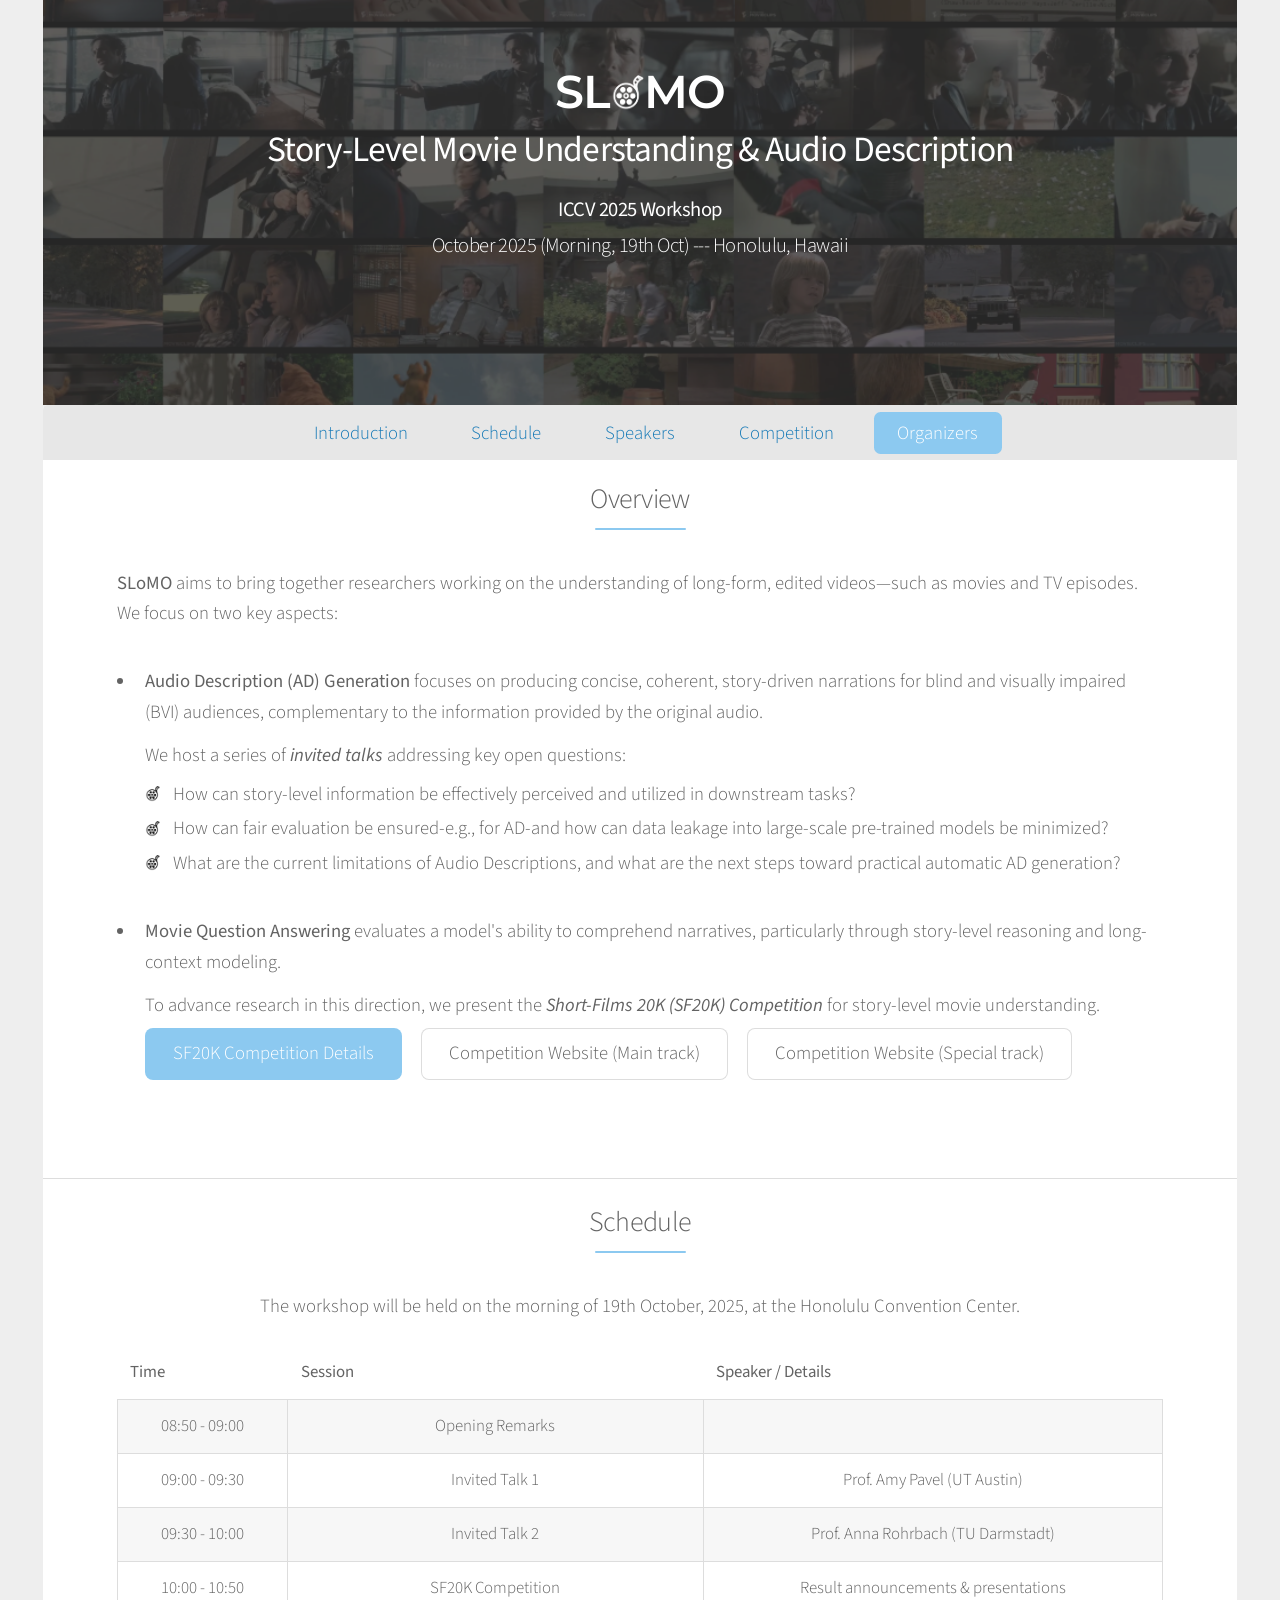
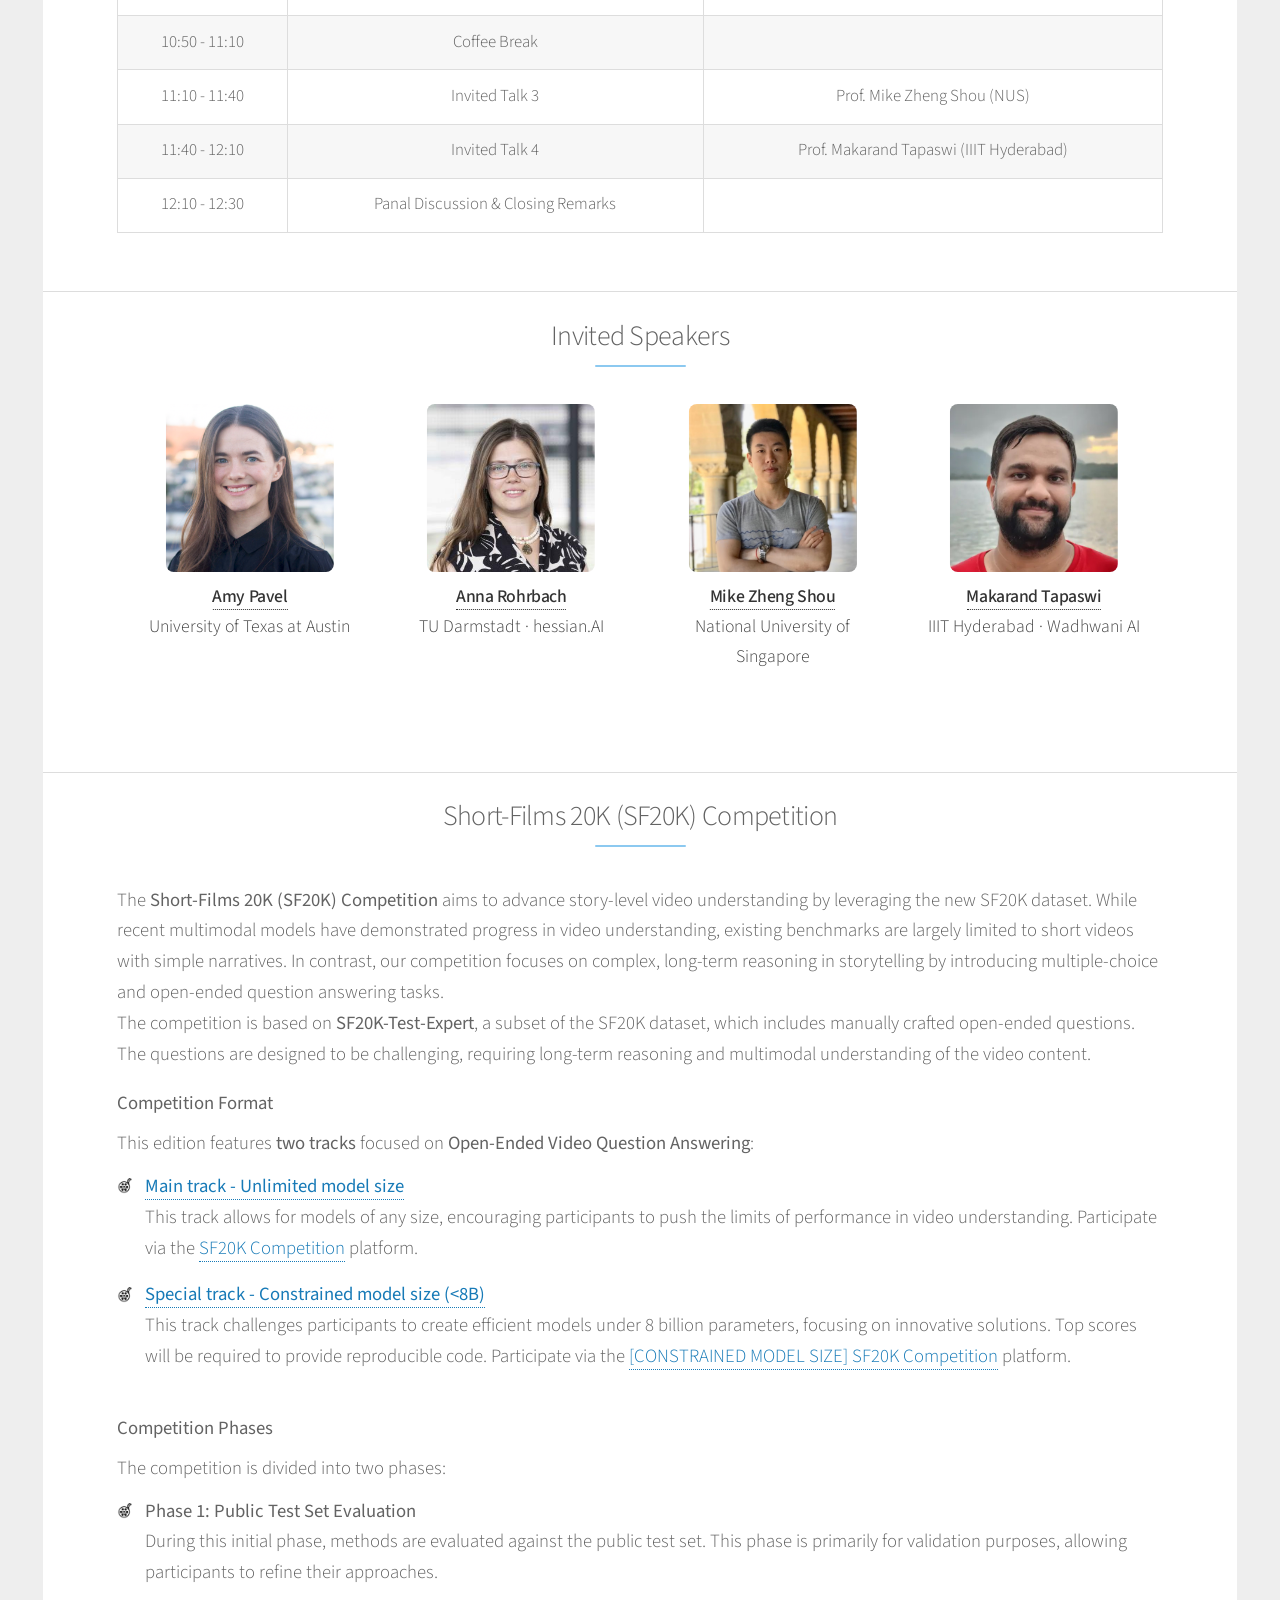
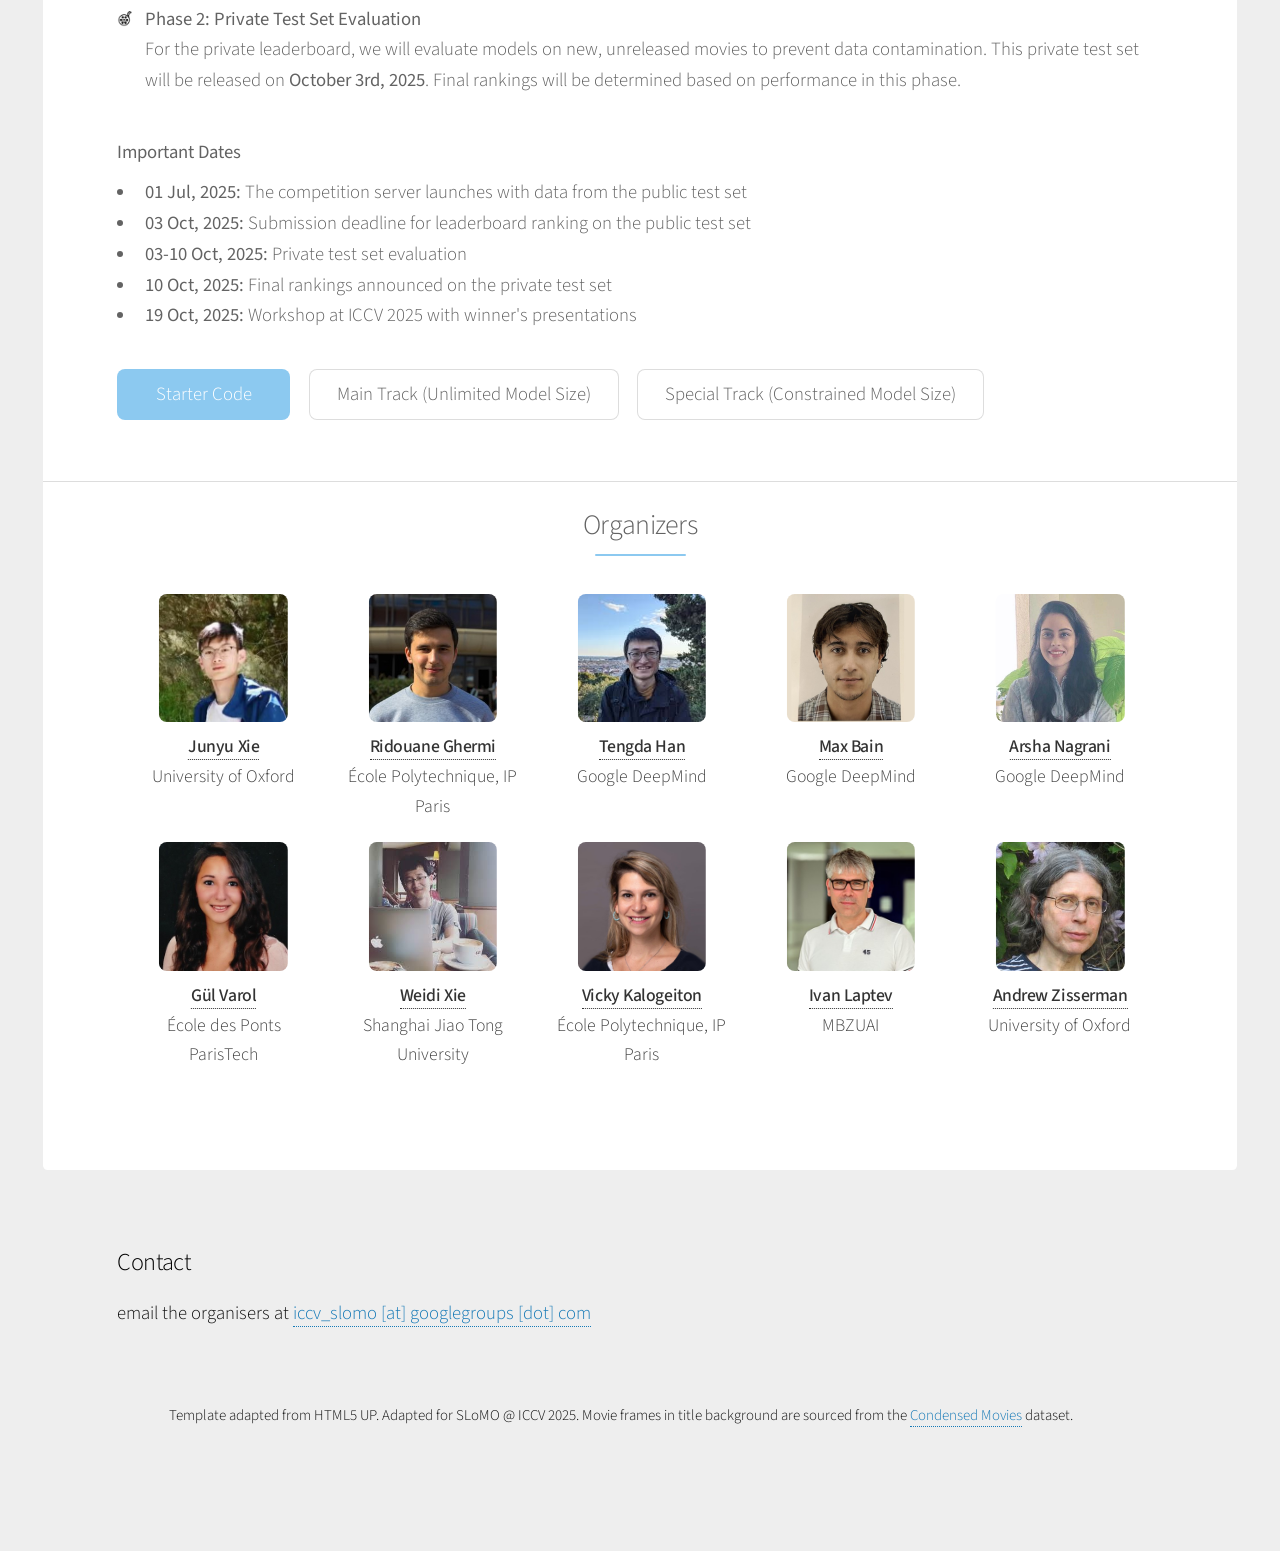
==== index.html @ 278c76b3 "Update index.html" ====
<!DOCTYPE HTML>
<!--
    SLoMO Workshop @ ICCV 2025 - Story-Level Movie Understanding & Audio Description
    Based on the "Stellar" template by HTML5 UP (CCA 3.0 licence)
-->
<html>
    <head>
        <title>SLoMO - ICCV 2025 Workshop</title>
        <meta charset="utf-8" />
        <meta name="viewport" content="width=device-width, initial-scale=1, user-scalable=no" />
        <meta property="og:image" content="https://slomo-workshop.github.io/assets/css/images/hero_bg.png" />
        <link rel="icon" type="image/png" href="assets/css/images/slomo_O_black.png" />
        <link rel="stylesheet" href="assets/css/main.css" />
        <link rel="stylesheet" href="assets/css/slomo.css" />
        <noscript><link rel="stylesheet" href="assets/css/noscript.css" /></noscript>
        <link href="https://fonts.googleapis.com/css2?family=Montserrat&display=swap" rel="stylesheet">
    </head>
    <body class="">

        <!-- Wrapper -->
            <div id="wrapper">
                <!-- Header -->
                    <header id="header" class="alt">
                        <div class="hero-bg"></div>        
                        <h1><span style="font-size: 1.3em; font-weight: 600; font-family: 'Montserrat', sans-serif;">SL<img src="images/slomo_O.png" alt="film icon" style="height: 0.8em; vertical-align: middle;position: relative; top: -2px;"">MO</span><br> <div style="height:10px;"></div> Story-Level Movie Understanding &amp; Audio Description</h1>
                        <div style="height:16px;"></div>
                        <span style="font-size: 1.1em;"><p><strong>ICCV 2025 Workshop</strong></p></span>
                        <span style="font-size: 1.1em;"><p>October 2025 (Morning, 19th Oct) --- Honolulu, Hawaii</p></span>
                    </header>
                <!-- Nav -->
                    <nav id="nav">
                        <ul>
                            <li><a href="#intro" class="active">Introduction</a></li>
                            <li><a href="#schedule">Schedule</a></li>
                            <li><a href="#speakers">Speakers</a></li>
                            <li><a href="#challenge">Competition</a></li>
                            <li><a href="#organizers">Organizers</a></li>
                        </ul>
                    </nav>

                <!-- Main -->
                    <div id="main">

                        <!-- Introduction -->
                            <section id="intro" class="main">
                                <div class="spotlight">
                                    <div class="content">
                                        <header class="major">
                                            <h2>Overview</h2>
                                        </header>
                                        <p>
                                        <strong>SLoMO</strong> aims to bring together researchers working on the understanding of long-form, edited videos—such as movies and TV episodes. We focus on two key aspects:
                                        </p>

                                        <ul>
                                        <li>
                                            <strong>Audio Description (AD) Generation</strong> focuses on producing concise, coherent, story-driven narrations for blind and visually impaired (BVI) audiences, complementary to the information provided by the original audio.
                                            <div style="height:12px;"></div>
                                            We host a series of <strong><em>invited talks</em></strong> addressing key open questions:
                                            <div style="height:8px;"></div>
                                            <ul class="icon-bullets">
                                            <li>How can story-level information be effectively perceived and utilized in downstream tasks?</li>
                                            <li>How can fair evaluation be ensured-e.g., for AD-and how can data leakage into large-scale pre-trained models be minimized?</li>
                                            <li>What are the current limitations of Audio Descriptions, and what are the next steps toward practical automatic AD generation?</li>
                                            </ul>
                                        </li>
                                        <li>
                                            <strong>Movie Question Answering</strong> evaluates a model's ability to comprehend narratives, particularly through story-level reasoning and long-context modeling.<br>
                                            <div style="height:12px;"></div>
                                            To advance research in this direction, we present the <strong><em>Short-Films 20K (SF20K) Competition</em></strong> for story-level movie understanding.
                                            <div style="height:8px;"></div>
                                            <ul class="actions">
                                            <li><a href="#challenge" class="button primary">SF20K Competition Details</a></li>
                                            <li><a href="https://huggingface.co/spaces/SLoMO-Workshop/SF20KCompetition" class="button">Competition Website (Main track)</a></li>
                                            <li><a href="https://huggingface.co/spaces/SLoMO-Workshop/SF20KCompetitionConstrained" class="button">Competition Website (Special track)</a></li>
                                            </ul>
                                        </li>
                                        </ul>

                                    </div>
                                </div>
                            </section>

                        <!-- Schedule -->
                            <section id="schedule" class="main special">
                                <header class="major">
                                    <h2>Schedule</h2>
                                </header>
                                <p>The workshop will be held on the morning of 19th October, 2025, at the Honolulu Convention Center.</p>
                                <table class="alt">
                                    <thead>
                                        <tr><th>Time</th><th>Session</th><th>Speaker / Details</th></tr>
                                    </thead>
                                    <tbody>
                                        <tr><td>08:50&nbsp;-&nbsp;09:00</td><td>Opening&nbsp;Remarks</td><td></td></tr>
                                        <tr><td>09:00&nbsp;-&nbsp;09:30</td><td>Invited&nbsp;Talk&nbsp;1</td><td>Prof.&nbsp;Amy&nbsp;Pavel&nbsp;(UT&nbsp;Austin)</td></tr>
                                        <tr><td>09:30&nbsp;-&nbsp;10:00</td><td>Invited&nbsp;Talk&nbsp;2</td><td>Prof.&nbsp;Anna&nbsp;Rohrbach&nbsp;(TU&nbsp;Darmstadt)</td></tr>
                                        <tr><td>10:00&nbsp;-&nbsp;10:50</td><td>SF20K Competition</td><td>Result announcements &amp; presentations</td></tr>
                                        <tr><td>10:50&nbsp;-&nbsp;11:10</td><td>Coffee&nbsp;Break</td><td></td></tr>
                                        <tr><td>11:10&nbsp;-&nbsp;11:40</td><td>Invited&nbsp;Talk&nbsp;3</td><td>Prof.&nbsp;Mike&nbsp;Zheng&nbsp;Shou&nbsp;(NUS)</td></tr>
                                        <tr><td>11:40&nbsp;-&nbsp;12:10</td><td>Invited&nbsp;Talk&nbsp;4</td><td>Prof.&nbsp;Makarand&nbsp;Tapaswi&nbsp;(IIIT&nbsp;Hyderabad)</td></tr>
                                        <tr><td>12:10&nbsp;-&nbsp;12:30</td><td>Panal&nbsp;Discussion&nbsp;&&nbsp;Closing&nbsp;Remarks</td><td></td></tr>
                                    </tbody>
                                </table>
                            </section>
                        
                        <!-- Speakers -->
                        <section id="speakers" class="main special">
                        <header class="major">
                            <h2>Invited Speakers</h2>
                        </header>

                        <ul class="features">
                            <li>
                            <span class="image avatar"><img src="photos/amypavel.png" alt="Amy Pavel" /></span>
                            <h3><a href="https://amypavel.com/" target="_blank" rel="noopener">Amy Pavel</a></h3>
                            <p>University of Texas at Austin</p>
                            </li>
                            <li>
                            <span class="image avatar"><img src="photos/annarohrbach.jpg" alt="Anna Rohrbach" /></span>
                            <h3><a href="https://anna-rohrbach.net/" target="_blank" rel="noopener">Anna Rohrbach</a></h3>
                            <p>TU Darmstadt · hessian.AI</p>
                            </li>
                            <li>
                            <span class="image avatar"><img src="photos/mikeshou.jpg" alt="Mike Zheng Shou" /></span>
                            <h3><a href="https://sites.google.com/view/showlab" target="_blank" rel="noopener">Mike Zheng Shou</a></h3>
                            <p>National University of Singapore</p>
                            </li>
                            <li>
                            <span class="image avatar"><img src="photos/makarandtapaswi.jpg" alt="Makarand Tapaswi" /></span>
                            <h3><a href="https://makarandtapaswi.github.io/" target="_blank" rel="noopener">Makarand Tapaswi</a></h3>
                            <p>IIIT Hyderabad · Wadhwani AI</p>
                            </li>
                        </ul>
                        </section>
                        
                        <!-- Competition -->
                            <section id="challenge" class="main">
                                <header class="major">
                                    <h2>Short-Films 20K (SF20K) Competition</h2>
                                </header>
                                <p style="margin-bottom: 1.0em;">
                                    <!-- Test your model's ability to perform <em>story-level reasoning</em> on the <a href="https://arxiv.org/abs/2406.10221v2"><strong>Short-Films 20K (SF20K)</strong> dataset</a> - 20,143 publicly-available short films (3,684 h) with automatically and manually curated question-answer pairs. -->
                                    The <strong>Short-Films 20K (SF20K) Competition</strong> aims to advance story-level video understanding by leveraging the new SF20K dataset. While recent multimodal models have demonstrated progress in video understanding, existing benchmarks are largely limited to short videos with simple narratives. In contrast, our competition focuses on complex, long-term reasoning in storytelling by introducing multiple-choice and open-ended question answering tasks.
                                    <br>
                                    The competition is based on <strong>SF20K-Test-Expert</strong>, a subset of the SF20K dataset, which includes manually crafted open-ended questions. The questions are designed to be challenging, requiring long-term reasoning and multimodal understanding of the video content.
                                </p>
                                <p style="margin-top: 0.5em;margin-bottom: 0.5em;">
                                    <strong>Competition Format</strong>
                                </p>
                                This edition features <strong>two tracks</strong> focused on <strong>Open-Ended Video Question Answering</strong>:
                                <div style="height:12px;"></div>
                                <ul class="icon-bullets", style="margin-bottom: 2.2em;">
                                    <!-- <li><strong>Phase&nbsp;1: Public Test Set Evaluation</strong> <br> During this initial phase, methods are evaluated against the public test set. This phase is primarily for validation purposes, allowing participants to refine their approaches.</li>
                                    <div style="height:12px;"></div>
                                    <li><strong>Phase&nbsp;2: Private Test Set Evaluation</strong> <br> The second phase involves evaluation on the <b>private test set</b>, which will be released on <b>October 3rd, 2025</b>. Final rankings will be determined based on performance in this phase. Further instructions regarding the private test set evaluation will be provided closer to the release date.</li> -->
                                    <li><strong><a href="https://huggingface.co/spaces/SLoMO-Workshop/SF20KCompetition">Main track - Unlimited model size</a></strong> <br>
                                    This track allows for models of any size, encouraging participants to push the limits of performance in video understanding. Participate via the <a href="https://huggingface.co/spaces/SLoMO-Workshop/SF20KCompetition">SF20K Competition</a> platform.
                                    <div style="height:12px;"></div>
                                    <li><strong><a href="https://huggingface.co/spaces/SLoMO-Workshop/SF20KCompetitionConstrained">Special track - Constrained model size (&lt;8B)</a></strong> <br>
                                    This track challenges participants to create efficient models under 8 billion parameters, focusing on innovative solutions. Top scores will be required to provide reproducible code. Participate via the <a href="https://huggingface.co/spaces/SLoMO-Workshop/SF20KCompetitionConstrained">[CONSTRAINED MODEL SIZE] SF20K Competition</a> platform.
                                </ul>
                                <!-- Key dates -->
                                <p style="margin-top: 0.5em;margin-bottom: 0.5em;">
                                    <strong>Competition Phases</strong>
                                </p>
                                The competition is divided into two phases:
                                <div style="height:12px;"></div>
                                <ul class="icon-bullets", style="margin-bottom: 2.2em;">
                                    <li><strong>Phase 1: Public Test Set Evaluation</strong> <br>
                                    During this initial phase, methods are evaluated against the public test set. This phase is primarily for validation purposes, allowing participants to refine their approaches. 
                                    <div style="height:12px;"></div>
                                    <li><strong>Phase 2: Private Test Set Evaluation</strong> <br>
                                    For the private leaderboard, we will evaluate models on new, unreleased movies to prevent data contamination. This private test set will be released on <strong>October 3rd, 2025</strong>. Final rankings will be determined based on performance in this phase. <br>
                                </ul>
                                <p style="margin-top: 0.5em;margin-bottom: 0.5em;">
                                    <strong>Important Dates</strong>
                                </p>
                                <ul class="key-dates">
                                <li><strong>01 Jul, 2025:</strong> The competition server launches with data from the public test set</li>
                                <li><strong>03 Oct, 2025:</strong> Submission deadline for leaderboard ranking on the public test set</li>
                                <li><strong>03-10 Oct, 2025:</strong> Private test set evaluation</li>
                                <li><strong>10 Oct, 2025:</strong> Final rankings announced on the private test set</li>
                                <li><strong>19 Oct, 2025:</strong> Workshop at ICCV 2025 with winner's presentations</li>
                                </ul>
                                <ul class="actions">
                                    <li><a href="https://github.com/ridouaneg/sf20k/blob/main/notebooks/competition_tutorial.ipynb" class="button primary">Starter Code</a></li>
                                    <li><a href="https://huggingface.co/spaces/SLoMO-Workshop/SF20KCompetition" class="button">Main Track (Unlimited Model Size)</a></li>
                                    <li><a href="https://huggingface.co/spaces/SLoMO-Workshop/SF20KCompetitionConstrained" class="button">Special Track (Constrained Model Size)</a></li>
                                </ul>
                            </section>

                        <!-- Organizers -->
                        <section id="organizers" class="main special">
                        <header class="major">
                            <h2>Organizers</h2>
                        </header>

                        <ul class="features">
                            <li>
                            <span class="image avatar"><img src="photos/junyuxie.jpg" alt="Junyu Xie" /></span>
                            <h3><a href="https://jyxarthur.github.io/" target="_blank" rel="noopener">Junyu Xie</a></h3>
                            <p>University of Oxford</p>
                            </li>
                            <li>
                            <span class="image avatar"><img src="photos/ridouaneghermi.jfif" alt="Ridouane Ghermi" /></span>
                            <h3><a href="https://ridouaneg.github.io/" target="_blank" rel="noopener">Ridouane Ghermi</a></h3>
                            <p>École Polytechnique, IP Paris</p>
                            </li>
                            <li>
                            <span class="image avatar"><img src="photos/tengdahan.jfif" alt="Tengda Han" /></span>
                            <h3><a href="https://tengdahan.github.io/" target="_blank" rel="noopener">Tengda Han</a></h3>
                            <p>Google DeepMind</p>
                            </li>
                            <li>
                            <span class="image avatar"><img src="photos/maxbain.jpg" alt="Max Bain" /></span>
                            <h3><a href="https://maxbain.com/" target="_blank" rel="noopener">Max Bain</a></h3>
                            <p>Google DeepMind</p>
                            </li>
                            <li>
                            <span class="image avatar"><img src="photos/arshanagrani.jpeg" alt="Arsha Nagrani" /></span>
                            <h3><a href="https://a-nagrani.github.io/" target="_blank" rel="noopener">Arsha Nagrani</a></h3>
                            <p>Google DeepMind</p>
                            </li>
                            <li>
                            <span class="image avatar"><img src="photos/gulvarol.jpg" alt="Gül Varol" /></span>
                            <h3><a href="https://gulvarol.github.io/" target="_blank" rel="noopener">Gül Varol</a></h3>
                            <p>École des Ponts ParisTech</p>
                            </li>
                            <li>
                            <span class="image avatar"><img src="photos/weidixie.jfif" alt="Weidi Xie" /></span>
                            <h3><a href="https://weidixie.github.io/" target="_blank" rel="noopener">Weidi Xie</a></h3>
                            <p>Shanghai Jiao Tong University</p>
                            </li>
                            <li>
                            <span class="image avatar"><img src="photos/vickykalogeiton.jpg" alt="Vicky Kalogeiton" /></span>
                            <h3><a href="https://vicky.kalogeiton.info/" target="_blank" rel="noopener">Vicky Kalogeiton</a></h3>
                            <p>École Polytechnique, IP Paris</p>
                            </li>
                            <li>
                            <span class="image avatar"><img src="photos/ivanlaptev.jpg" alt="Ivan Laptev" /></span>
                            <h3><a href="https://www.di.ens.fr/~laptev/" target="_blank" rel="noopener">Ivan Laptev</a></h3>
                            <p>MBZUAI</p>
                            </li>
                            <li>
                            <span class="image avatar"><img src="photos/andrewzisserman.jpg" alt="Andrew Zisserman" /></span>
                            <h3><a href="https://www.robots.ox.ac.uk/~az/" target="_blank" rel="noopener">Andrew Zisserman</a></h3>
                            <p>University of Oxford</p>
                            </li>
                        </ul>
                        </section>

                    </div>

                <!-- Footer -->
                    <footer id="footer">
                        <section>
                            <h2>Contact</h2>
                            <p>email the organisers at <a href="">iccv_slomo [at] googlegroups [dot] com</a></p>
                        </section>
                        <!-- <section>
                            <h2>Links</h2>
                            <ul class="icons">
                                <li><a href="https://twitter.com/slomo_workshop" class="icon brands fa-twitter alt"><span class="label">Twitter</span></a></li>
                                <li><a href="https://github.com/slomo-workshop" class="icon brands fa-github alt"><span class="label">GitHub</span></a></li>
                            </ul>
                        </section> -->
                        <p class="copyright">Template adapted from HTML5 UP. Adapted for SLoMO @ ICCV 2025. Movie frames in title background are sourced from the <a href="https://www.robots.ox.ac.uk/~vgg/data/condensed-movies/">Condensed Movies</a> dataset.</p>
                    </footer>

            </div>

        <!-- Scripts -->
            <script src="assets/js/jquery.min.js"></script>
            <script src="assets/js/jquery.scrollex.min.js"></script>
            <script src="assets/js/jquery.scrolly.min.js"></script>
            <script src="assets/js/browser.min.js"></script>
            <script src="assets/js/breakpoints.min.js"></script>
            <script src="assets/js/util.js"></script>
            <script src="assets/js/main.js"></script>

    </body>
</html>
---- assets/css/main.css ----
@import url(fontawesome-all.min.css);
@import "https://fonts.googleapis.com/css?family=Source+Sans+Pro:300,400,500";

/*
	Stellar by HTML5 UP
	html5up.net | @ajlkn
	Free for personal and commercial use under the CCA 3.0 license (html5up.net/license)
*/

html, body, div, span, applet, object,
iframe, h1, h2, h3, h4, h5, h6, p, blockquote,
pre, a, abbr, acronym, address, big, cite,
code, del, dfn, em, img, ins, kbd, q, s, samp,
small, strike, strong, sub, sup, tt, var, b,
u, i, center, dl, dt, dd, ol, ul, li, fieldset,
form, label, legend, table, caption, tbody,
tfoot, thead, tr, th, td, article, aside,
canvas, details, embed, figure, figcaption,
footer, header, hgroup, menu, nav, output, ruby,
section, summary, time, mark, audio, video {
	margin: 0;
	padding: 0;
	border: 0;
	font-size: 100%;
	font: inherit;
	vertical-align: baseline;}

article, aside, details, figcaption, figure,
footer, header, hgroup, menu, nav, section {
	display: block;}

body {
	line-height: 1;
}

ol, ul {
	list-style: none;
}

blockquote, q {
	quotes: none;
}

	blockquote:before, blockquote:after, q:before, q:after {
		content: '';
		content: none;
	}

table {
	border-collapse: collapse;
	border-spacing: 0;
}

body {
	-webkit-text-size-adjust: none;
}

mark {
	background-color: transparent;
	color: inherit;
}

input::-moz-focus-inner {
	border: 0;
	padding: 0;
}

input, select, textarea {
	-moz-appearance: none;
	-webkit-appearance: none;
	-ms-appearance: none;
	appearance: none;
}

/* Basic */

	@-ms-viewport {
		width: device-width;
	}

	body {
		-ms-overflow-style: scrollbar;
	}

	@media screen and (max-width: 480px) {

		html, body {
			min-width: 320px;
		}

	}

	html {
		box-sizing: border-box;
	}

	*, *:before, *:after {
		box-sizing: inherit;
	}

	body {
		background-color: #935d8c;
		background-image: url("images/overlay.png"), -moz-linear-gradient(45deg, #e37682 15%, #5f4d93 85%);
		background-image: url("images/overlay.png"), -webkit-linear-gradient(45deg, #e37682 15%, #5f4d93 85%);
		background-image: url("images/overlay.png"), -ms-linear-gradient(45deg, #e37682 15%, #5f4d93 85%);
		background-image: url("images/overlay.png"), linear-gradient(45deg, #e37682 15%, #5f4d93 85%);
	}

		body.is-preload *, body.is-preload *:before, body.is-preload *:after {
			-moz-animation: none !important;
			-webkit-animation: none !important;
			-ms-animation: none !important;
			animation: none !important;
			-moz-transition: none !important;
			-webkit-transition: none !important;
			-ms-transition: none !important;
			transition: none !important;
		}

/* Type */

	body {
		background-color: #935d8c;
		color: rgba(255, 255, 255, 0.65);
	}

	body, input, select, textarea {
		font-family: "Source Sans Pro", Helvetica, sans-serif;
		font-size: 17pt;
		font-weight: 300;
		line-height: 1.65;
	}

		@media screen and (max-width: 1680px) {

			body, input, select, textarea {
				font-size: 14pt;
			}

		}

		@media screen and (max-width: 1280px) {

			body, input, select, textarea {
				font-size: 12pt;
			}

		}

		@media screen and (max-width: 360px) {

			body, input, select, textarea {
				font-size: 11pt;
			}

		}

	a {
		-moz-transition: color 0.2s ease, border-bottom 0.2s ease;
		-webkit-transition: color 0.2s ease, border-bottom 0.2s ease;
		-ms-transition: color 0.2s ease, border-bottom 0.2s ease;
		transition: color 0.2s ease, border-bottom 0.2s ease;
		text-decoration: none;
		border-bottom: dotted 1px;
		color: inherit;
	}

		a:hover {
			border-bottom-color: transparent;
		}

	strong, b {
		font-weight: 400;
	}

	em, i {
		font-style: italic;
	}

	p {
		margin: 0 0 2em 0;
	}

		p.content {
			-moz-columns: 20em 2;
			-webkit-columns: 20em 2;
			-ms-columns: 20em 2;
			columns: 20em 2;
			-moz-column-gap: 2em;
			-webkit-column-gap: 2em;
			-ms-column-gap: 2em;
			column-gap: 2em;
			text-align: justify;
		}

	h1, h2, h3, h4, h5, h6 {
		font-weight: 300;
		line-height: 1.5;
		margin: 0 0 0.7em 0;
		letter-spacing: -0.025em;
	}

		h1 a, h2 a, h3 a, h4 a, h5 a, h6 a {
			color: inherit;
			text-decoration: none;
		}

	h1 {
		font-size: 2.5em;
		line-height: 1.2;
	}

	h2 {
		font-size: 1.5em;
	}

	h3 {
		font-size: 1.25em;
	}

	h4 {
		font-size: 1.1em;
	}

	h5 {
		font-size: 0.9em;
	}

	h6 {
		font-size: 0.7em;
	}

	@media screen and (max-width: 736px) {

		h1 {
			font-size: 2em;
		}

	}

	sub {
		font-size: 0.8em;
		position: relative;
		top: 0.5em;
	}

	sup {
		font-size: 0.8em;
		position: relative;
		top: -0.5em;
	}

	blockquote {
		border-left: solid 4px;
		font-style: italic;
		margin: 0 0 2em 0;
		padding: 0.5em 0 0.5em 2em;
	}

	code {
		border-radius: 8px;
		border: solid 1px;
		font-family: "Courier New", monospace;
		font-size: 0.9em;
		margin: 0 0.25em;
		padding: 0.25em 0.65em;
	}

	pre {
		-webkit-overflow-scrolling: touch;
		font-family: "Courier New", monospace;
		font-size: 0.9em;
		margin: 0 0 2em 0;
	}

		pre code {
			display: block;
			line-height: 1.75;
			padding: 1em 1.5em;
			overflow-x: auto;
		}

	hr {
		border: 0;
		border-bottom: solid 1px;
		margin: 2em 0;
	}

		hr.major {
			margin: 3em 0;
		}

	.align-left {
		text-align: left;
	}

	.align-center {
		text-align: center;
	}

	.align-right {
		text-align: right;
	}

	input, select, textarea {
		color: #ffffff;
	}

	a:hover {
		color: #ffffff;
	}

	strong, b {
		color: #ffffff;
	}

	h1, h2, h3, h4, h5, h6 {
		color: #ffffff;
	}

	blockquote {
		border-left-color: rgba(255, 255, 255, 0.35);
	}

	code {
		background: rgba(255, 255, 255, 0.075);
		border-color: rgba(255, 255, 255, 0.35);
	}

	hr {
		border-bottom-color: rgba(255, 255, 255, 0.35);
	}

/* Row */

	.row {
		display: flex;
		flex-wrap: wrap;
		box-sizing: border-box;
		align-items: stretch;
	}

		.row > * {
			box-sizing: border-box;
		}

		.row.gtr-uniform > * > :last-child {
			margin-bottom: 0;
		}

		.row.aln-left {
			justify-content: flex-start;
		}

		.row.aln-center {
			justify-content: center;
		}

		.row.aln-right {
			justify-content: flex-end;
		}

		.row.aln-top {
			align-items: flex-start;
		}

		.row.aln-middle {
			align-items: center;
		}

		.row.aln-bottom {
			align-items: flex-end;
		}

		.row > .imp {
			order: -1;
		}

		.row > .col-1 {
			width: 8.33333%;
		}

		.row > .off-1 {
			margin-left: 8.33333%;
		}

		.row > .col-2 {
			width: 16.66667%;
		}

		.row > .off-2 {
			margin-left: 16.66667%;
		}

		.row > .col-3 {
			width: 25%;
		}

		.row > .off-3 {
			margin-left: 25%;
		}

		.row > .col-4 {
			width: 33.33333%;
		}

		.row > .off-4 {
			margin-left: 33.33333%;
		}

		.row > .col-5 {
			width: 41.66667%;
		}

		.row > .off-5 {
			margin-left: 41.66667%;
		}

		.row > .col-6 {
			width: 50%;
		}

		.row > .off-6 {
			margin-left: 50%;
		}

		.row > .col-7 {
			width: 58.33333%;
		}

		.row > .off-7 {
			margin-left: 58.33333%;
		}

		.row > .col-8 {
			width: 66.66667%;
		}

		.row > .off-8 {
			margin-left: 66.66667%;
		}

		.row > .col-9 {
			width: 75%;
		}

		.row > .off-9 {
			margin-left: 75%;
		}

		.row > .col-10 {
			width: 83.33333%;
		}

		.row > .off-10 {
			margin-left: 83.33333%;
		}

		.row > .col-11 {
			width: 91.66667%;
		}

		.row > .off-11 {
			margin-left: 91.66667%;
		}

		.row > .col-12 {
			width: 100%;
		}

		.row > .off-12 {
			margin-left: 100%;
		}

		.row.gtr-0 {
			margin-top: 0;
			margin-left: 0em;
		}

			.row.gtr-0 > * {
				padding: 0 0 0 0em;
			}

			.row.gtr-0.gtr-uniform {
				margin-top: 0em;
			}

				.row.gtr-0.gtr-uniform > * {
					padding-top: 0em;
				}

		.row.gtr-25 {
			margin-top: 0;
			margin-left: -0.375em;
		}

			.row.gtr-25 > * {
				padding: 0 0 0 0.375em;
			}

			.row.gtr-25.gtr-uniform {
				margin-top: -0.375em;
			}

				.row.gtr-25.gtr-uniform > * {
					padding-top: 0.375em;
				}

		.row.gtr-50 {
			margin-top: 0;
			margin-left: -0.75em;
		}

			.row.gtr-50 > * {
				padding: 0 0 0 0.75em;
			}

			.row.gtr-50.gtr-uniform {
				margin-top: -0.75em;
			}

				.row.gtr-50.gtr-uniform > * {
					padding-top: 0.75em;
				}

		.row {
			margin-top: 0;
			margin-left: -1.5em;
		}

			.row > * {
				padding: 0 0 0 1.5em;
			}

			.row.gtr-uniform {
				margin-top: -1.5em;
			}

				.row.gtr-uniform > * {
					padding-top: 1.5em;
				}

		.row.gtr-150 {
			margin-top: 0;
			margin-left: -2.25em;
		}

			.row.gtr-150 > * {
				padding: 0 0 0 2.25em;
			}

			.row.gtr-150.gtr-uniform {
				margin-top: -2.25em;
			}

				.row.gtr-150.gtr-uniform > * {
					padding-top: 2.25em;
				}

		.row.gtr-200 {
			margin-top: 0;
			margin-left: -3em;
		}

			.row.gtr-200 > * {
				padding: 0 0 0 3em;
			}

			.row.gtr-200.gtr-uniform {
				margin-top: -3em;
			}

				.row.gtr-200.gtr-uniform > * {
					padding-top: 3em;
				}

		@media screen and (max-width: 1680px) {

			.row {
				display: flex;
				flex-wrap: wrap;
				box-sizing: border-box;
				align-items: stretch;
			}

				.row > * {
					box-sizing: border-box;
				}

				.row.gtr-uniform > * > :last-child {
					margin-bottom: 0;
				}

				.row.aln-left {
					justify-content: flex-start;
				}

				.row.aln-center {
					justify-content: center;
				}

				.row.aln-right {
					justify-content: flex-end;
				}

				.row.aln-top {
					align-items: flex-start;
				}

				.row.aln-middle {
					align-items: center;
				}

				.row.aln-bottom {
					align-items: flex-end;
				}

				.row > .imp-xlarge {
					order: -1;
				}

				.row > .col-1-xlarge {
					width: 8.33333%;
				}

				.row > .off-1-xlarge {
					margin-left: 8.33333%;
				}

				.row > .col-2-xlarge {
					width: 16.66667%;
				}

				.row > .off-2-xlarge {
					margin-left: 16.66667%;
				}

				.row > .col-3-xlarge {
					width: 25%;
				}

				.row > .off-3-xlarge {
					margin-left: 25%;
				}

				.row > .col-4-xlarge {
					width: 33.33333%;
				}

				.row > .off-4-xlarge {
					margin-left: 33.33333%;
				}

				.row > .col-5-xlarge {
					width: 41.66667%;
				}

				.row > .off-5-xlarge {
					margin-left: 41.66667%;
				}

				.row > .col-6-xlarge {
					width: 50%;
				}

				.row > .off-6-xlarge {
					margin-left: 50%;
				}

				.row > .col-7-xlarge {
					width: 58.33333%;
				}

				.row > .off-7-xlarge {
					margin-left: 58.33333%;
				}

				.row > .col-8-xlarge {
					width: 66.66667%;
				}

				.row > .off-8-xlarge {
					margin-left: 66.66667%;
				}

				.row > .col-9-xlarge {
					width: 75%;
				}

				.row > .off-9-xlarge {
					margin-left: 75%;
				}

				.row > .col-10-xlarge {
					width: 83.33333%;
				}

				.row > .off-10-xlarge {
					margin-left: 83.33333%;
				}

				.row > .col-11-xlarge {
					width: 91.66667%;
				}

				.row > .off-11-xlarge {
					margin-left: 91.66667%;
				}

				.row > .col-12-xlarge {
					width: 100%;
				}

				.row > .off-12-xlarge {
					margin-left: 100%;
				}

				.row.gtr-0 {
					margin-top: 0;
					margin-left: 0em;
				}

					.row.gtr-0 > * {
						padding: 0 0 0 0em;
					}

					.row.gtr-0.gtr-uniform {
						margin-top: 0em;
					}

						.row.gtr-0.gtr-uniform > * {
							padding-top: 0em;
						}

				.row.gtr-25 {
					margin-top: 0;
					margin-left: -0.375em;
				}

					.row.gtr-25 > * {
						padding: 0 0 0 0.375em;
					}

					.row.gtr-25.gtr-uniform {
						margin-top: -0.375em;
					}

						.row.gtr-25.gtr-uniform > * {
							padding-top: 0.375em;
						}

				.row.gtr-50 {
					margin-top: 0;
					margin-left: -0.75em;
				}

					.row.gtr-50 > * {
						padding: 0 0 0 0.75em;
					}

					.row.gtr-50.gtr-uniform {
						margin-top: -0.75em;
					}

						.row.gtr-50.gtr-uniform > * {
							padding-top: 0.75em;
						}

				.row {
					margin-top: 0;
					margin-left: -1.5em;
				}

					.row > * {
						padding: 0 0 0 1.5em;
					}

					.row.gtr-uniform {
						margin-top: -1.5em;
					}

						.row.gtr-uniform > * {
							padding-top: 1.5em;
						}

				.row.gtr-150 {
					margin-top: 0;
					margin-left: -2.25em;
				}

					.row.gtr-150 > * {
						padding: 0 0 0 2.25em;
					}

					.row.gtr-150.gtr-uniform {
						margin-top: -2.25em;
					}

						.row.gtr-150.gtr-uniform > * {
							padding-top: 2.25em;
						}

				.row.gtr-200 {
					margin-top: 0;
					margin-left: -3em;
				}

					.row.gtr-200 > * {
						padding: 0 0 0 3em;
					}

					.row.gtr-200.gtr-uniform {
						margin-top: -3em;
					}

						.row.gtr-200.gtr-uniform > * {
							padding-top: 3em;
						}

		}

		@media screen and (max-width: 1280px) {

			.row {
				display: flex;
				flex-wrap: wrap;
				box-sizing: border-box;
				align-items: stretch;
			}

				.row > * {
					box-sizing: border-box;
				}

				.row.gtr-uniform > * > :last-child {
					margin-bottom: 0;
				}

				.row.aln-left {
					justify-content: flex-start;
				}

				.row.aln-center {
					justify-content: center;
				}

				.row.aln-right {
					justify-content: flex-end;
				}

				.row.aln-top {
					align-items: flex-start;
				}

				.row.aln-middle {
					align-items: center;
				}

				.row.aln-bottom {
					align-items: flex-end;
				}

				.row > .imp-large {
					order: -1;
				}

				.row > .col-1-large {
					width: 8.33333%;
				}

				.row > .off-1-large {
					margin-left: 8.33333%;
				}

				.row > .col-2-large {
					width: 16.66667%;
				}

				.row > .off-2-large {
					margin-left: 16.66667%;
				}

				.row > .col-3-large {
					width: 25%;
				}

				.row > .off-3-large {
					margin-left: 25%;
				}

				.row > .col-4-large {
					width: 33.33333%;
				}

				.row > .off-4-large {
					margin-left: 33.33333%;
				}

				.row > .col-5-large {
					width: 41.66667%;
				}

				.row > .off-5-large {
					margin-left: 41.66667%;
				}

				.row > .col-6-large {
					width: 50%;
				}

				.row > .off-6-large {
					margin-left: 50%;
				}

				.row > .col-7-large {
					width: 58.33333%;
				}

				.row > .off-7-large {
					margin-left: 58.33333%;
				}

				.row > .col-8-large {
					width: 66.66667%;
				}

				.row > .off-8-large {
					margin-left: 66.66667%;
				}

				.row > .col-9-large {
					width: 75%;
				}

				.row > .off-9-large {
					margin-left: 75%;
				}

				.row > .col-10-large {
					width: 83.33333%;
				}

				.row > .off-10-large {
					margin-left: 83.33333%;
				}

				.row > .col-11-large {
					width: 91.66667%;
				}

				.row > .off-11-large {
					margin-left: 91.66667%;
				}

				.row > .col-12-large {
					width: 100%;
				}

				.row > .off-12-large {
					margin-left: 100%;
				}

				.row.gtr-0 {
					margin-top: 0;
					margin-left: 0em;
				}

					.row.gtr-0 > * {
						padding: 0 0 0 0em;
					}

					.row.gtr-0.gtr-uniform {
						margin-top: 0em;
					}

						.row.gtr-0.gtr-uniform > * {
							padding-top: 0em;
						}

				.row.gtr-25 {
					margin-top: 0;
					margin-left: -0.375em;
				}

					.row.gtr-25 > * {
						padding: 0 0 0 0.375em;
					}

					.row.gtr-25.gtr-uniform {
						margin-top: -0.375em;
					}

						.row.gtr-25.gtr-uniform > * {
							padding-top: 0.375em;
						}

				.row.gtr-50 {
					margin-top: 0;
					margin-left: -0.75em;
				}

					.row.gtr-50 > * {
						padding: 0 0 0 0.75em;
					}

					.row.gtr-50.gtr-uniform {
						margin-top: -0.75em;
					}

						.row.gtr-50.gtr-uniform > * {
							padding-top: 0.75em;
						}

				.row {
					margin-top: 0;
					margin-left: -1.5em;
				}

					.row > * {
						padding: 0 0 0 1.5em;
					}

					.row.gtr-uniform {
						margin-top: -1.5em;
					}

						.row.gtr-uniform > * {
							padding-top: 1.5em;
						}

				.row.gtr-150 {
					margin-top: 0;
					margin-left: -2.25em;
				}

					.row.gtr-150 > * {
						padding: 0 0 0 2.25em;
					}

					.row.gtr-150.gtr-uniform {
						margin-top: -2.25em;
					}

						.row.gtr-150.gtr-uniform > * {
							padding-top: 2.25em;
						}

				.row.gtr-200 {
					margin-top: 0;
					margin-left: -3em;
				}

					.row.gtr-200 > * {
						padding: 0 0 0 3em;
					}

					.row.gtr-200.gtr-uniform {
						margin-top: -3em;
					}

						.row.gtr-200.gtr-uniform > * {
							padding-top: 3em;
						}

		}

		@media screen and (max-width: 980px) {

			.row {
				display: flex;
				flex-wrap: wrap;
				box-sizing: border-box;
				align-items: stretch;
			}

				.row > * {
					box-sizing: border-box;
				}

				.row.gtr-uniform > * > :last-child {
					margin-bottom: 0;
				}

				.row.aln-left {
					justify-content: flex-start;
				}

				.row.aln-center {
					justify-content: center;
				}

				.row.aln-right {
					justify-content: flex-end;
				}

				.row.aln-top {
					align-items: flex-start;
				}

				.row.aln-middle {
					align-items: center;
				}

				.row.aln-bottom {
					align-items: flex-end;
				}

				.row > .imp-medium {
					order: -1;
				}

				.row > .col-1-medium {
					width: 8.33333%;
				}

				.row > .off-1-medium {
					margin-left: 8.33333%;
				}

				.row > .col-2-medium {
					width: 16.66667%;
				}

				.row > .off-2-medium {
					margin-left: 16.66667%;
				}

				.row > .col-3-medium {
					width: 25%;
				}

				.row > .off-3-medium {
					margin-left: 25%;
				}

				.row > .col-4-medium {
					width: 33.33333%;
				}

				.row > .off-4-medium {
					margin-left: 33.33333%;
				}

				.row > .col-5-medium {
					width: 41.66667%;
				}

				.row > .off-5-medium {
					margin-left: 41.66667%;
				}

				.row > .col-6-medium {
					width: 50%;
				}

				.row > .off-6-medium {
					margin-left: 50%;
				}

				.row > .col-7-medium {
					width: 58.33333%;
				}

				.row > .off-7-medium {
					margin-left: 58.33333%;
				}

				.row > .col-8-medium {
					width: 66.66667%;
				}

				.row > .off-8-medium {
					margin-left: 66.66667%;
				}

				.row > .col-9-medium {
					width: 75%;
				}

				.row > .off-9-medium {
					margin-left: 75%;
				}

				.row > .col-10-medium {
					width: 83.33333%;
				}

				.row > .off-10-medium {
					margin-left: 83.33333%;
				}

				.row > .col-11-medium {
					width: 91.66667%;
				}

				.row > .off-11-medium {
					margin-left: 91.66667%;
				}

				.row > .col-12-medium {
					width: 100%;
				}

				.row > .off-12-medium {
					margin-left: 100%;
				}

				.row.gtr-0 {
					margin-top: 0;
					margin-left: 0em;
				}

					.row.gtr-0 > * {
						padding: 0 0 0 0em;
					}

					.row.gtr-0.gtr-uniform {
						margin-top: 0em;
					}

						.row.gtr-0.gtr-uniform > * {
							padding-top: 0em;
						}

				.row.gtr-25 {
					margin-top: 0;
					margin-left: -0.375em;
				}

					.row.gtr-25 > * {
						padding: 0 0 0 0.375em;
					}

					.row.gtr-25.gtr-uniform {
						margin-top: -0.375em;
					}

						.row.gtr-25.gtr-uniform > * {
							padding-top: 0.375em;
						}

				.row.gtr-50 {
					margin-top: 0;
					margin-left: -0.75em;
				}

					.row.gtr-50 > * {
						padding: 0 0 0 0.75em;
					}

					.row.gtr-50.gtr-uniform {
						margin-top: -0.75em;
					}

						.row.gtr-50.gtr-uniform > * {
							padding-top: 0.75em;
						}

				.row {
					margin-top: 0;
					margin-left: -1.5em;
				}

					.row > * {
						padding: 0 0 0 1.5em;
					}

					.row.gtr-uniform {
						margin-top: -1.5em;
					}

						.row.gtr-uniform > * {
							padding-top: 1.5em;
						}

				.row.gtr-150 {
					margin-top: 0;
					margin-left: -2.25em;
				}

					.row.gtr-150 > * {
						padding: 0 0 0 2.25em;
					}

					.row.gtr-150.gtr-uniform {
						margin-top: -2.25em;
					}

						.row.gtr-150.gtr-uniform > * {
							padding-top: 2.25em;
						}

				.row.gtr-200 {
					margin-top: 0;
					margin-left: -3em;
				}

					.row.gtr-200 > * {
						padding: 0 0 0 3em;
					}

					.row.gtr-200.gtr-uniform {
						margin-top: -3em;
					}

						.row.gtr-200.gtr-uniform > * {
							padding-top: 3em;
						}

		}

		@media screen and (max-width: 736px) {

			.row {
				display: flex;
				flex-wrap: wrap;
				box-sizing: border-box;
				align-items: stretch;
			}

				.row > * {
					box-sizing: border-box;
				}

				.row.gtr-uniform > * > :last-child {
					margin-bottom: 0;
				}

				.row.aln-left {
					justify-content: flex-start;
				}

				.row.aln-center {
					justify-content: center;
				}

				.row.aln-right {
					justify-content: flex-end;
				}

				.row.aln-top {
					align-items: flex-start;
				}

				.row.aln-middle {
					align-items: center;
				}

				.row.aln-bottom {
					align-items: flex-end;
				}

				.row > .imp-small {
					order: -1;
				}

				.row > .col-1-small {
					width: 8.33333%;
				}

				.row > .off-1-small {
					margin-left: 8.33333%;
				}

				.row > .col-2-small {
					width: 16.66667%;
				}

				.row > .off-2-small {
					margin-left: 16.66667%;
				}

				.row > .col-3-small {
					width: 25%;
				}

				.row > .off-3-small {
					margin-left: 25%;
				}

				.row > .col-4-small {
					width: 33.33333%;
				}

				.row > .off-4-small {
					margin-left: 33.33333%;
				}

				.row > .col-5-small {
					width: 41.66667%;
				}

				.row > .off-5-small {
					margin-left: 41.66667%;
				}

				.row > .col-6-small {
					width: 50%;
				}

				.row > .off-6-small {
					margin-left: 50%;
				}

				.row > .col-7-small {
					width: 58.33333%;
				}

				.row > .off-7-small {
					margin-left: 58.33333%;
				}

				.row > .col-8-small {
					width: 66.66667%;
				}

				.row > .off-8-small {
					margin-left: 66.66667%;
				}

				.row > .col-9-small {
					width: 75%;
				}

				.row > .off-9-small {
					margin-left: 75%;
				}

				.row > .col-10-small {
					width: 83.33333%;
				}

				.row > .off-10-small {
					margin-left: 83.33333%;
				}

				.row > .col-11-small {
					width: 91.66667%;
				}

				.row > .off-11-small {
					margin-left: 91.66667%;
				}

				.row > .col-12-small {
					width: 100%;
				}

				.row > .off-12-small {
					margin-left: 100%;
				}

				.row.gtr-0 {
					margin-top: 0;
					margin-left: 0em;
				}

					.row.gtr-0 > * {
						padding: 0 0 0 0em;
					}

					.row.gtr-0.gtr-uniform {
						margin-top: 0em;
					}

						.row.gtr-0.gtr-uniform > * {
							padding-top: 0em;
						}

				.row.gtr-25 {
					margin-top: 0;
					margin-left: -0.25em;
				}

					.row.gtr-25 > * {
						padding: 0 0 0 0.25em;
					}

					.row.gtr-25.gtr-uniform {
						margin-top: -0.25em;
					}

						.row.gtr-25.gtr-uniform > * {
							padding-top: 0.25em;
						}

				.row.gtr-50 {
					margin-top: 0;
					margin-left: -0.5em;
				}

					.row.gtr-50 > * {
						padding: 0 0 0 0.5em;
					}

					.row.gtr-50.gtr-uniform {
						margin-top: -0.5em;
					}

						.row.gtr-50.gtr-uniform > * {
							padding-top: 0.5em;
						}

				.row {
					margin-top: 0;
					margin-left: -1em;
				}

					.row > * {
						padding: 0 0 0 1em;
					}

					.row.gtr-uniform {
						margin-top: -1em;
					}

						.row.gtr-uniform > * {
							padding-top: 1em;
						}

				.row.gtr-150 {
					margin-top: 0;
					margin-left: -1.5em;
				}

					.row.gtr-150 > * {
						padding: 0 0 0 1.5em;
					}

					.row.gtr-150.gtr-uniform {
						margin-top: -1.5em;
					}

						.row.gtr-150.gtr-uniform > * {
							padding-top: 1.5em;
						}

				.row.gtr-200 {
					margin-top: 0;
					margin-left: -2em;
				}

					.row.gtr-200 > * {
						padding: 0 0 0 2em;
					}

					.row.gtr-200.gtr-uniform {
						margin-top: -2em;
					}

						.row.gtr-200.gtr-uniform > * {
							padding-top: 2em;
						}

		}

		@media screen and (max-width: 480px) {

			.row {
				display: flex;
				flex-wrap: wrap;
				box-sizing: border-box;
				align-items: stretch;
			}

				.row > * {
					box-sizing: border-box;
				}

				.row.gtr-uniform > * > :last-child {
					margin-bottom: 0;
				}

				.row.aln-left {
					justify-content: flex-start;
				}

				.row.aln-center {
					justify-content: center;
				}

				.row.aln-right {
					justify-content: flex-end;
				}

				.row.aln-top {
					align-items: flex-start;
				}

				.row.aln-middle {
					align-items: center;
				}

				.row.aln-bottom {
					align-items: flex-end;
				}

				.row > .imp-xsmall {
					order: -1;
				}

				.row > .col-1-xsmall {
					width: 8.33333%;
				}

				.row > .off-1-xsmall {
					margin-left: 8.33333%;
				}

				.row > .col-2-xsmall {
					width: 16.66667%;
				}

				.row > .off-2-xsmall {
					margin-left: 16.66667%;
				}

				.row > .col-3-xsmall {
					width: 25%;
				}

				.row > .off-3-xsmall {
					margin-left: 25%;
				}

				.row > .col-4-xsmall {
					width: 33.33333%;
				}

				.row > .off-4-xsmall {
					margin-left: 33.33333%;
				}

				.row > .col-5-xsmall {
					width: 41.66667%;
				}

				.row > .off-5-xsmall {
					margin-left: 41.66667%;
				}

				.row > .col-6-xsmall {
					width: 50%;
				}

				.row > .off-6-xsmall {
					margin-left: 50%;
				}

				.row > .col-7-xsmall {
					width: 58.33333%;
				}

				.row > .off-7-xsmall {
					margin-left: 58.33333%;
				}

				.row > .col-8-xsmall {
					width: 66.66667%;
				}

				.row > .off-8-xsmall {
					margin-left: 66.66667%;
				}

				.row > .col-9-xsmall {
					width: 75%;
				}

				.row > .off-9-xsmall {
					margin-left: 75%;
				}

				.row > .col-10-xsmall {
					width: 83.33333%;
				}

				.row > .off-10-xsmall {
					margin-left: 83.33333%;
				}

				.row > .col-11-xsmall {
					width: 91.66667%;
				}

				.row > .off-11-xsmall {
					margin-left: 91.66667%;
				}

				.row > .col-12-xsmall {
					width: 100%;
				}

				.row > .off-12-xsmall {
					margin-left: 100%;
				}

				.row.gtr-0 {
					margin-top: 0;
					margin-left: 0em;
				}

					.row.gtr-0 > * {
						padding: 0 0 0 0em;
					}

					.row.gtr-0.gtr-uniform {
						margin-top: 0em;
					}

						.row.gtr-0.gtr-uniform > * {
							padding-top: 0em;
						}

				.row.gtr-25 {
					margin-top: 0;
					margin-left: -0.3125em;
				}

					.row.gtr-25 > * {
						padding: 0 0 0 0.3125em;
					}

					.row.gtr-25.gtr-uniform {
						margin-top: -0.3125em;
					}

						.row.gtr-25.gtr-uniform > * {
							padding-top: 0.3125em;
						}

				.row.gtr-50 {
					margin-top: 0;
					margin-left: -0.625em;
				}

					.row.gtr-50 > * {
						padding: 0 0 0 0.625em;
					}

					.row.gtr-50.gtr-uniform {
						margin-top: -0.625em;
					}

						.row.gtr-50.gtr-uniform > * {
							padding-top: 0.625em;
						}

				.row {
					margin-top: 0;
					margin-left: -1.25em;
				}

					.row > * {
						padding: 0 0 0 1.25em;
					}

					.row.gtr-uniform {
						margin-top: -1.25em;
					}

						.row.gtr-uniform > * {
							padding-top: 1.25em;
						}

				.row.gtr-150 {
					margin-top: 0;
					margin-left: -1.875em;
				}

					.row.gtr-150 > * {
						padding: 0 0 0 1.875em;
					}

					.row.gtr-150.gtr-uniform {
						margin-top: -1.875em;
					}

						.row.gtr-150.gtr-uniform > * {
							padding-top: 1.875em;
						}

				.row.gtr-200 {
					margin-top: 0;
					margin-left: -2.5em;
				}

					.row.gtr-200 > * {
						padding: 0 0 0 2.5em;
					}

					.row.gtr-200.gtr-uniform {
						margin-top: -2.5em;
					}

						.row.gtr-200.gtr-uniform > * {
							padding-top: 2.5em;
						}

		}

/* Box */

	.box {
		border-radius: 8px;
		border: solid;
		margin-bottom: 2em;
		padding: 1.5em;
	}

		.box > :last-child,
		.box > :last-child > :last-child,
		.box > :last-child > :last-child > :last-child {
			margin-bottom: 0;
		}

		.box.alt {
			border: 0;
			border-radius: 0;
			padding: 0;
		}

	.box {
		border-color: rgba(255, 255, 255, 0.35);
	}

/* Button */

	input[type="submit"],
	input[type="reset"],
	input[type="button"],
	button,
	.button {
		-moz-appearance: none;
		-webkit-appearance: none;
		-ms-appearance: none;
		appearance: none;
		-moz-transition: background-color 0.2s ease-in-out, color 0.2s ease-in-out;
		-webkit-transition: background-color 0.2s ease-in-out, color 0.2s ease-in-out;
		-ms-transition: background-color 0.2s ease-in-out, color 0.2s ease-in-out;
		transition: background-color 0.2s ease-in-out, color 0.2s ease-in-out;
		border-radius: 8px;
		border: 0;
		cursor: pointer;
		display: inline-block;
		font-weight: 300;
		height: 2.75em;
		line-height: 2.75em;
		min-width: 9.25em;
		padding: 0 1.5em;
		text-align: center;
		text-decoration: none;
		white-space: nowrap;
	}

		input[type="submit"].icon,
		input[type="reset"].icon,
		input[type="button"].icon,
		button.icon,
		.button.icon {
			padding-left: 1.35em;
		}

			input[type="submit"].icon:before,
			input[type="reset"].icon:before,
			input[type="button"].icon:before,
			button.icon:before,
			.button.icon:before {
				margin-right: 0.5em;
			}

		input[type="submit"].fit,
		input[type="reset"].fit,
		input[type="button"].fit,
		button.fit,
		.button.fit {
			width: 100%;
		}

		input[type="submit"].small,
		input[type="reset"].small,
		input[type="button"].small,
		button.small,
		.button.small {
			font-size: 0.8em;
		}

		input[type="submit"].large,
		input[type="reset"].large,
		input[type="button"].large,
		button.large,
		.button.large {
			font-size: 1.35em;
		}

		input[type="submit"].disabled, input[type="submit"]:disabled,
		input[type="reset"].disabled,
		input[type="reset"]:disabled,
		input[type="button"].disabled,
		input[type="button"]:disabled,
		button.disabled,
		button:disabled,
		.button.disabled,
		.button:disabled {
			pointer-events: none;
			opacity: 0.25;
		}

		@media screen and (max-width: 736px) {

			input[type="submit"],
			input[type="reset"],
			input[type="button"],
			button,
			.button {
				min-width: 0;
			}

		}

	input[type="submit"],
	input[type="reset"],
	input[type="button"],
	button,
	.button {
		background-color: transparent;
		box-shadow: inset 0 0 0 1px rgba(255, 255, 255, 0.35);
		color: #ffffff !important;
	}

		input[type="submit"]:hover,
		input[type="reset"]:hover,
		input[type="button"]:hover,
		button:hover,
		.button:hover {
			background-color: rgba(255, 255, 255, 0.075);
		}

		input[type="submit"]:active,
		input[type="reset"]:active,
		input[type="button"]:active,
		button:active,
		.button:active {
			background-color: rgba(255, 255, 255, 0.2);
		}

		input[type="submit"].icon:before,
		input[type="reset"].icon:before,
		input[type="button"].icon:before,
		button.icon:before,
		.button.icon:before {
			color: rgba(255, 255, 255, 0.5);
		}

		input[type="submit"].primary,
		input[type="reset"].primary,
		input[type="button"].primary,
		button.primary,
		.button.primary {
			background-color: #8cc9f0;
			color: #ffffff !important;
			box-shadow: none;
		}

			input[type="submit"].primary:hover,
			input[type="reset"].primary:hover,
			input[type="button"].primary:hover,
			button.primary:hover,
			.button.primary:hover {
				background-color: #9acff2;
			}

			input[type="submit"].primary:active,
			input[type="reset"].primary:active,
			input[type="button"].primary:active,
			button.primary:active,
			.button.primary:active {
				background-color: #7ec3ee;
			}

			input[type="submit"].primary.icon:before,
			input[type="reset"].primary.icon:before,
			input[type="button"].primary.icon:before,
			button.primary.icon:before,
			.button.primary.icon:before {
				color: #ffffff !important;
			}

/* Form */

	form {
		margin: 0 0 2em 0;
	}

	label {
		display: block;
		font-size: 0.9em;
		font-weight: 400;
		margin: 0 0 1em 0;
	}

	input[type="text"],
	input[type="password"],
	input[type="email"],
	select,
	textarea {
		-moz-appearance: none;
		-webkit-appearance: none;
		-ms-appearance: none;
		appearance: none;
		border-radius: 8px;
		border: solid 1px;
		color: inherit;
		display: block;
		outline: 0;
		padding: 0 1em;
		text-decoration: none;
		width: 100%;
	}

		input[type="text"]:invalid,
		input[type="password"]:invalid,
		input[type="email"]:invalid,
		select:invalid,
		textarea:invalid {
			box-shadow: none;
		}

	select {
		background-size: 1.25rem;
		background-repeat: no-repeat;
		background-position: calc(100% - 1rem) center;
		height: 2.75em;
		padding-right: 2.75em;
		text-overflow: ellipsis;
	}

		select:focus::-ms-value {
			background-color: transparent;
		}

		select::-ms-expand {
			display: none;
		}

	input[type="text"],
	input[type="password"],
	input[type="email"],
	select {
		height: 2.75em;
	}

	textarea {
		padding: 0.75em 1em;
	}

	input[type="checkbox"],
	input[type="radio"] {
		-moz-appearance: none;
		-webkit-appearance: none;
		-ms-appearance: none;
		appearance: none;
		display: block;
		float: left;
		margin-right: -2em;
		opacity: 0;
		width: 1em;
		z-index: -1;
	}

		input[type="checkbox"] + label,
		input[type="radio"] + label {
			text-decoration: none;
			cursor: pointer;
			display: inline-block;
			font-size: 1em;
			font-weight: 300;
			padding-left: 2.4em;
			padding-right: 0.75em;
			position: relative;
		}

			input[type="checkbox"] + label:before,
			input[type="radio"] + label:before {
				-moz-osx-font-smoothing: grayscale;
				-webkit-font-smoothing: antialiased;
				display: inline-block;
				font-style: normal;
				font-variant: normal;
				text-rendering: auto;
				line-height: 1;
				text-transform: none !important;
				font-family: 'Font Awesome 5 Free';
				font-weight: 900;
			}

			input[type="checkbox"] + label:before,
			input[type="radio"] + label:before {
				border-radius: 8px;
				border: solid 1px;
				content: '';
				display: inline-block;
				font-size: 0.8em;
				height: 2.0625em;
				left: 0;
				line-height: 2.0625em;
				position: absolute;
				text-align: center;
				top: 0;
				width: 2.0625em;
			}

		input[type="checkbox"]:checked + label:before,
		input[type="radio"]:checked + label:before {
			content: '\f00c';
		}

	input[type="checkbox"] + label:before {
		border-radius: 8px;
	}

	input[type="radio"] + label:before {
		border-radius: 100%;
	}

	::-webkit-input-placeholder {
		opacity: 1.0;
	}

	:-moz-placeholder {
		opacity: 1.0;
	}

	::-moz-placeholder {
		opacity: 1.0;
	}

	:-ms-input-placeholder {
		opacity: 1.0;
	}

	label {
		color: #ffffff;
	}

	input[type="text"],
	input[type="password"],
	input[type="email"],
	select,
	textarea {
		background-color: rgba(255, 255, 255, 0.075);
		border-color: rgba(255, 255, 255, 0.35);
	}

		input[type="text"]:focus,
		input[type="password"]:focus,
		input[type="email"]:focus,
		select:focus,
		textarea:focus {
			border-color: #8cc9f0;
			box-shadow: 0 0 0 1px #8cc9f0;
		}

	select {
		background-image: url("data:image/svg+xml;charset=utf8,%3Csvg xmlns='http://www.w3.org/2000/svg' width='40' height='40' preserveAspectRatio='none' viewBox='0 0 40 40'%3E%3Cpath d='M9.4,12.3l10.4,10.4l10.4-10.4c0.2-0.2,0.5-0.4,0.9-0.4c0.3,0,0.6,0.1,0.9,0.4l3.3,3.3c0.2,0.2,0.4,0.5,0.4,0.9 c0,0.4-0.1,0.6-0.4,0.9L20.7,31.9c-0.2,0.2-0.5,0.4-0.9,0.4c-0.3,0-0.6-0.1-0.9-0.4L4.3,17.3c-0.2-0.2-0.4-0.5-0.4-0.9 c0-0.4,0.1-0.6,0.4-0.9l3.3-3.3c0.2-0.2,0.5-0.4,0.9-0.4S9.1,12.1,9.4,12.3z' fill='rgba(255, 255, 255, 0.35)' /%3E%3C/svg%3E");
	}

		select option {
			color: #ffffff;
			background: #935d8c;
		}

	input[type="checkbox"] + label,
	input[type="radio"] + label {
		color: rgba(255, 255, 255, 0.65);
	}

		input[type="checkbox"] + label:before,
		input[type="radio"] + label:before {
			background: rgba(255, 255, 255, 0.075);
			border-color: rgba(255, 255, 255, 0.35);
		}

	input[type="checkbox"]:checked + label:before,
	input[type="radio"]:checked + label:before {
		background-color: #ffffff;
		border-color: #ffffff;
		color: #935d8c;
	}

	input[type="checkbox"]:focus + label:before,
	input[type="radio"]:focus + label:before {
		border-color: #8cc9f0;
		box-shadow: 0 0 0 1px #8cc9f0;
	}

	::-webkit-input-placeholder {
		color: rgba(255, 255, 255, 0.5) !important;
	}

	:-moz-placeholder {
		color: rgba(255, 255, 255, 0.5) !important;
	}

	::-moz-placeholder {
		color: rgba(255, 255, 255, 0.5) !important;
	}

	:-ms-input-placeholder {
		color: rgba(255, 255, 255, 0.5) !important;
	}

	.formerize-placeholder {
		color: rgba(255, 255, 255, 0.5) !important;
	}

/* Icon */

	.icon {
		text-decoration: none;
		-moz-transition: background-color 0.2s ease-in-out, color 0.2s ease-in-out;
		-webkit-transition: background-color 0.2s ease-in-out, color 0.2s ease-in-out;
		-ms-transition: background-color 0.2s ease-in-out, color 0.2s ease-in-out;
		transition: background-color 0.2s ease-in-out, color 0.2s ease-in-out;
		border-bottom: none;
		position: relative;
	}

		.icon:before {
			-moz-osx-font-smoothing: grayscale;
			-webkit-font-smoothing: antialiased;
			display: inline-block;
			font-style: normal;
			font-variant: normal;
			text-rendering: auto;
			line-height: 1;
			text-transform: none !important;
			font-family: 'Font Awesome 5 Free';
			font-weight: 400;
		}

		.icon > .label {
			display: none;
		}

		.icon:before {
			line-height: solid;
		}

		.icon.solid:before {
			font-weight: 900;
		}

		.icon.brands:before {
			font-family: 'Font Awesome 5 Brands';
		}

		.icon.major {
			border: solid 1px;
			display: inline-block;
			border-radius: 100%;
			padding: 0.65em;
			margin: 0 0 2em 0;
			cursor: default;
		}

			.icon.major:before {
				display: inline-block;
				font-size: 6.25rem;
				width: 2.25em;
				height: 2.25em;
				line-height: 2.2em;
				border-radius: 100%;
				border: solid 1px;
				text-align: center;
			}

		.icon.alt {
			display: inline-block;
			border: solid 1px;
			border-radius: 100%;
		}

			.icon.alt:before {
				display: block;
				font-size: 1.25em;
				width: 2em;
				height: 2em;
				text-align: center;
				line-height: 2em;
			}

		.icon.style1 {
			color: #efa8b0;
		}

		.icon.style2 {
			color: #c79cc8;
		}

		.icon.style3 {
			color: #a89cc8;
		}

		.icon.style4 {
			color: #9bb2e1;
		}

		.icon.style5 {
			color: #8cc9f0;
		}

		@media screen and (max-width: 1680px) {

			.icon.major:before {
				font-size: 5.5rem;
			}

		}

		@media screen and (max-width: 1280px) {

			.icon.major:before {
				font-size: 4.75rem;
			}

		}

		@media screen and (max-width: 736px) {

			.icon.major {
				margin: 0 0 1.5em 0;
				padding: 0.35em;
			}

				.icon.major:before {
					font-size: 3.5rem;
				}

		}

	.icon.major {
		border-color: rgba(255, 255, 255, 0.35);
	}

		.icon.major:before {
			border-color: rgba(255, 255, 255, 0.35);
		}

	.icon.alt {
		border-color: rgba(255, 255, 255, 0.35);
		color: #ffffff;
	}

		.icon.alt:hover {
			background-color: rgba(255, 255, 255, 0.075);
		}

		.icon.alt:active {
			background-color: rgba(255, 255, 255, 0.2);
		}

/* Image */

	.image {
		border-radius: 8px;
		border: 0;
		display: inline-block;
		position: relative;
	}

		.image img {
			border-radius: 8px;
			display: block;
		}

		.image.left, .image.right {
			max-width: 40%;
		}

			.image.left img, .image.right img {
				width: 100%;
			}

		.image.left {
			float: left;
			margin: 0 1.5em 1em 0;
			top: 0.25em;
		}

		.image.right {
			float: right;
			margin: 0 0 1em 1.5em;
			top: 0.25em;
		}

		.image.fit {
			display: block;
			margin: 0 0 2em 0;
			width: 100%;
		}

			.image.fit img {
				width: 100%;
			}

		.image.main {
			display: block;
			margin: 0 0 3em 0;
			width: 100%;
		}

			.image.main img {
				width: 100%;
			}

/* List */

	ol {
		list-style: decimal;
		margin: 0 0 2em 0;
		padding-left: 1.25em;
	}

		ol li {
			padding-left: 0.25em;
		}

	ul {
		list-style: disc;
		margin: 0 0 2em 0;
		padding-left: 1em;
	}

		ul li {
			padding-left: 0.5em;
		}

		ul.alt {
			list-style: none;
			padding-left: 0;
		}

			ul.alt li {
				border-top: solid 1px;
				padding: 0.5em 0;
			}

				ul.alt li:first-child {
					border-top: 0;
					padding-top: 0;
				}

	dl {
		margin: 0 0 2em 0;
	}

		dl dt {
			display: block;
			font-weight: 400;
			margin: 0 0 1em 0;
		}

		dl dd {
			margin-left: 2em;
		}

		dl.alt dt {
			display: block;
			width: 3em;
			margin: 0;
			clear: left;
			float: left;
		}

		dl.alt dd {
			margin: 0 0 0.85em 5.5em;
		}

		dl.alt:after {
			content: '';
			display: block;
			clear: both;
		}

	ul.alt li {
		border-top-color: rgba(255, 255, 255, 0.35);
	}

	dl dt {
		color: #ffffff;
	}

/* Actions */

	ul.actions {
		display: -moz-flex;
		display: -webkit-flex;
		display: -ms-flex;
		display: flex;
		cursor: default;
		list-style: none;
		margin-left: -1em;
		padding-left: 0;
	}

		ul.actions li {
			padding: 0 0 0 1em;
			vertical-align: middle;
		}

		ul.actions.special {
			-moz-justify-content: center;
			-webkit-justify-content: center;
			-ms-justify-content: center;
			justify-content: center;
			width: 100%;
			margin-left: 0;
		}

			ul.actions.special li:first-child {
				padding-left: 0;
			}

		ul.actions.stacked {
			-moz-flex-direction: column;
			-webkit-flex-direction: column;
			-ms-flex-direction: column;
			flex-direction: column;
			margin-left: 0;
		}

			ul.actions.stacked li {
				padding: 1.3em 0 0 0;
			}

				ul.actions.stacked li:first-child {
					padding-top: 0;
				}

		ul.actions.fit {
			width: calc(100% + 1em);
		}

			ul.actions.fit li {
				-moz-flex-grow: 1;
				-webkit-flex-grow: 1;
				-ms-flex-grow: 1;
				flex-grow: 1;
				-moz-flex-shrink: 1;
				-webkit-flex-shrink: 1;
				-ms-flex-shrink: 1;
				flex-shrink: 1;
				width: 100%;
			}

				ul.actions.fit li > * {
					width: 100%;
				}

			ul.actions.fit.stacked {
				width: 100%;
			}

		@media screen and (max-width: 480px) {

			ul.actions:not(.fixed) {
				-moz-flex-direction: column;
				-webkit-flex-direction: column;
				-ms-flex-direction: column;
				flex-direction: column;
				margin-left: 0;
				width: 100% !important;
			}

				ul.actions:not(.fixed) li {
					-moz-flex-grow: 1;
					-webkit-flex-grow: 1;
					-ms-flex-grow: 1;
					flex-grow: 1;
					-moz-flex-shrink: 1;
					-webkit-flex-shrink: 1;
					-ms-flex-shrink: 1;
					flex-shrink: 1;
					padding: 1em 0 0 0;
					text-align: center;
					width: 100%;
				}

					ul.actions:not(.fixed) li > * {
						width: 100%;
					}

					ul.actions:not(.fixed) li:first-child {
						padding-top: 0;
					}

					ul.actions:not(.fixed) li input[type="submit"],
					ul.actions:not(.fixed) li input[type="reset"],
					ul.actions:not(.fixed) li input[type="button"],
					ul.actions:not(.fixed) li button,
					ul.actions:not(.fixed) li .button {
						width: 100%;
					}

						ul.actions:not(.fixed) li input[type="submit"].icon:before,
						ul.actions:not(.fixed) li input[type="reset"].icon:before,
						ul.actions:not(.fixed) li input[type="button"].icon:before,
						ul.actions:not(.fixed) li button.icon:before,
						ul.actions:not(.fixed) li .button.icon:before {
							margin-left: -0.5rem;
						}

		}

/* Icons */

	ul.icons {
		cursor: default;
		list-style: none;
		padding-left: 0;
	}

		ul.icons li {
			display: inline-block;
			padding: 0 0.65em 0 0;
		}

			ul.icons li:last-child {
				padding-right: 0 !important;
			}

/* Section/Article */

	section.special, article.special {
		text-align: center;
	}

	header.major {
		margin-bottom: 3em;
	}

		header.major h2 {
			font-size: 2em;
		}

			header.major h2:after {
				display: block;
				content: '';
				width: 3.25em;
				height: 2px;
				margin: 0.7em 0 1em 0;
				border-radius: 2px;
			}

				section.special header.major h2:after, article.special header.major h2:after {
					margin-left: auto;
					margin-right: auto;
				}

		header.major p {
			font-size: 1.25em;
			letter-spacing: -0.025em;
		}

		header.major.special {
			text-align: center;
		}

			header.major.special h2:after {
				margin-left: auto;
				margin-right: auto;
			}

	footer.major {
		margin-top: 3em;
	}

	@media screen and (max-width: 736px) {

		header.major {
			margin-bottom: 0;
		}

			header.major h2 {
				font-size: 1.5em;
			}

			header.major p {
				font-size: 1em;
				letter-spacing: 0;
			}

				header.major p br {
					display: none;
				}

		footer.major {
			margin-top: 0;
		}

	}

	header.major h2:after {
		background-color: rgba(255, 255, 255, 0.35);
	}

/* Table */

	.table-wrapper {
		-webkit-overflow-scrolling: touch;
		overflow-x: auto;
	}

	table {
		margin: 0 0 2em 0;
		width: 100%;
	}

		table tbody tr {
			border: solid 1px;
			border-left: 0;
			border-right: 0;
		}

		table td {
			padding: 0.75em 0.75em;
		}

		table th {
			font-size: 0.9em;
			font-weight: 400;
			padding: 0 0.75em 0.75em 0.75em;
			text-align: left;
		}

		table thead {
			border-bottom: solid 2px;
		}

		table tfoot {
			border-top: solid 2px;
		}

		table.alt {
			border-collapse: separate;
		}

			table.alt tbody tr td {
				border: solid 1px;
				border-left-width: 0;
				border-top-width: 0;
			}

				table.alt tbody tr td:first-child {
					border-left-width: 1px;
				}

			table.alt tbody tr:first-child td {
				border-top-width: 1px;
			}

			table.alt thead {
				border-bottom: 0;
			}

			table.alt tfoot {
				border-top: 0;
			}

	table tbody tr {
		border-color: rgba(255, 255, 255, 0.35);
	}

		table tbody tr:nth-child(2n + 1) {
			background-color: rgba(255, 255, 255, 0.075);
		}

	table th {
		color: #ffffff;
	}

	table thead {
		border-bottom-color: rgba(255, 255, 255, 0.35);
	}

	table tfoot {
		border-top-color: rgba(255, 255, 255, 0.35);
	}

	table.alt tbody tr td {
		border-color: rgba(255, 255, 255, 0.35);
	}

/* Features */

	.features {
		display: -moz-flex;
		display: -webkit-flex;
		display: -ms-flex;
		display: flex;
		-moz-flex-wrap: wrap;
		-webkit-flex-wrap: wrap;
		-ms-flex-wrap: wrap;
		flex-wrap: wrap;
		-moz-justify-content: center;
		-webkit-justify-content: center;
		-ms-justify-content: center;
		justify-content: center;
		width: calc(100% + 2em);
		margin: 0 0 3em -2em;
		padding: 0;
		list-style: none;
	}

		.features li {
			width: calc(33.33333% - 2em);
			margin-left: 2em;
			margin-top: 3em;
			padding: 0;
		}

			.features li:nth-child(1), .features li:nth-child(2), .features li:nth-child(3) {
				margin-top: 0;
			}

			.features li > :last-child {
				margin-bottom: 0;
			}

		@media screen and (max-width: 980px) {

			.features li {
				width: calc(50% - 2em);
			}

				.features li:nth-child(3) {
					margin-top: 3em;
				}

		}

		@media screen and (max-width: 736px) {

			.features {
				width: 100%;
				margin: 0 0 2em 0;
			}

				.features li {
					width: 100%;
					margin-left: 0;
					margin-top: 2em;
				}

					.features li:nth-child(2), .features li:nth-child(3) {
						margin-top: 2em;
					}

		}

/* Statistics */

	.statistics {
		display: -moz-flex;
		display: -webkit-flex;
		display: -ms-flex;
		display: flex;
		width: 100%;
		margin: 0 0 3em 0;
		padding: 0;
		list-style: none;
		cursor: default;
	}

		.statistics li {
			-moz-flex: 1;
			-webkit-flex: 1;
			-ms-flex: 1;
			flex: 1;
			padding: 1.5em;
			color: #ffffff;
			text-align: center;
		}

			.statistics li.style1 {
				background-color: #efa8b0;
			}

			.statistics li.style2 {
				background-color: #c79cc8;
			}

			.statistics li.style3 {
				background-color: #a89cc8;
			}

			.statistics li.style4 {
				background-color: #9bb2e1;
			}

			.statistics li.style5 {
				background-color: #8cc9f0;
			}

			.statistics li strong, .statistics li b {
				display: block;
				font-size: 2em;
				line-height: 1.1;
				color: inherit !important;
				font-weight: 300;
				letter-spacing: -0.025em;
			}

			.statistics li:first-child {
				border-top-left-radius: 8px;
				border-bottom-left-radius: 8px;
			}

			.statistics li:last-child {
				border-top-right-radius: 8px;
				border-bottom-right-radius: 8px;
			}

			.statistics li .icon {
				display: inline-block;
			}

				.statistics li .icon:before {
					font-size: 2.75rem;
					line-height: 1.3;
				}

		@media screen and (max-width: 980px) {

			.statistics li strong, .statistics li b {
				font-size: 1.5em;
			}

		}

		@media screen and (max-width: 736px) {

			.statistics {
				display: block;
				width: 20em;
				max-width: 100%;
				margin: 0 auto 2em auto;
			}

				.statistics li:first-child {
					border-bottom-left-radius: 0;
					border-top-right-radius: 8px;
				}

				.statistics li:last-child {
					border-top-right-radius: 0;
					border-bottom-left-radius: 8px;
				}

				.statistics li .icon:before {
					font-size: 3.75rem;
				}

				.statistics li strong, .statistics li b {
					font-size: 2.5em;
				}

		}

/* Spotlight */

	.spotlight {
		display: -moz-flex;
		display: -webkit-flex;
		display: -ms-flex;
		display: flex;
		-moz-align-items: center;
		-webkit-align-items: center;
		-ms-align-items: center;
		align-items: center;
		margin: 0 0 2em 0;
	}

		.spotlight .content {
			-moz-flex: 1;
			-webkit-flex: 1;
			-ms-flex: 1;
			flex: 1;
		}

			.spotlight .content > :last-child {
				margin-bottom: 0;
			}

			.spotlight .content header.major {
				margin: 0 0 2em 0;
			}

		.spotlight .image {
			display: inline-block;
			margin-left: 4em;
			padding: 0.65em;
			border-radius: 100%;
			border: solid 1px;
		}

			.spotlight .image img {
				display: block;
				border-radius: 100%;
				width: 16em;
			}

		@media screen and (max-width: 980px) {

			.spotlight {
				-moz-flex-direction: column-reverse;
				-webkit-flex-direction: column-reverse;
				-ms-flex-direction: column-reverse;
				flex-direction: column-reverse;
				text-align: center;
			}

				.spotlight .content {
					-moz-flex: 0 1 auto;
					-webkit-flex: 0 1 auto;
					-ms-flex: 0 1 auto;
					flex: 0 1 auto;
					width: 100%;
				}

					.spotlight .content header.major h2:after {
						margin-left: auto;
						margin-right: auto;
					}

					.spotlight .content .actions {
						-moz-justify-content: center;
						-webkit-justify-content: center;
						-ms-justify-content: center;
						justify-content: center;
						width: calc(100% + 1em);
					}

				.spotlight .image {
					-moz-flex: 0 1 auto;
					-webkit-flex: 0 1 auto;
					-ms-flex: 0 1 auto;
					flex: 0 1 auto;
					margin-left: 0;
					margin-bottom: 2em;
				}

		}

		@media screen and (max-width: 736px) {

			.spotlight .image {
				padding: 0.35em;
			}

				.spotlight .image img {
					width: 12em;
				}

		}

	.spotlight .image {
		border-color: rgba(255, 255, 255, 0.35);
	}

/* Header */

	#header {
		padding: 5em 5em 1em 5em ;
		text-align: center;
	}

		#header h1 {
			margin: 0 0 0.25em 0;
		}

		#header p {
			font-size: 1.25em;
			letter-spacing: -0.025em;
		}

		#header.alt {
			padding: 7em 5em 4em 5em ;
		}

			#header.alt h1 {
				font-size: 3.25em;
			}

			#header.alt > * {
				-moz-transition: opacity 3s ease;
				-webkit-transition: opacity 3s ease;
				-ms-transition: opacity 3s ease;
				transition: opacity 3s ease;
				-moz-transition-delay: 0.5s;
				-webkit-transition-delay: 0.5s;
				-ms-transition-delay: 0.5s;
				transition-delay: 0.5s;
				opacity: 1;
			}

			#header.alt .logo {
				-moz-transition: opacity 1.25s ease, -moz-transform 0.5s ease;
				-webkit-transition: opacity 1.25s ease, -webkit-transform 0.5s ease;
				-ms-transition: opacity 1.25s ease, -ms-transform 0.5s ease;
				transition: opacity 1.25s ease, transform 0.5s ease;
				-moz-transition-delay: 0s;
				-webkit-transition-delay: 0s;
				-ms-transition-delay: 0s;
				transition-delay: 0s;
				display: block;
				margin: 0 0 1.5em 0;
			}

				#header.alt .logo img {
					display: block;
					margin: 0 auto;
					max-width: 75%;
				}

		@media screen and (max-width: 1280px) {

			#header {
				padding: 4em 4em 0.1em 4em ;
			}

				#header.alt {
					padding: 6em 4em 3em 4em ;
				}

		}

		@media screen and (max-width: 980px) {

			#header {
				padding: 4em 3em 0.1em 3em ;
			}

				#header.alt {
					padding: 5em 3em 2em 3em ;
				}

		}

		@media screen and (max-width: 736px) {

			#header {
				padding: 3em 2em 0.1em 2em ;
			}

				#header p {
					font-size: 1em;
					letter-spacing: 0;
				}

					#header p br {
						display: none;
					}

				#header.alt {
					padding: 4em 2em 1em 2em ;
				}

					#header.alt h1 {
						font-size: 2.5em;
					}

		}

		@media screen and (max-width: 480px) {

			#header {
				padding: 3em 1.5em 0.1em 1.5em ;
			}

				#header.alt {
					padding: 4em 1.5em 1em 1.5em ;
				}

		}

		@media screen and (max-width: 360px) {

			#header {
				padding: 2.5em 1em 0.1em 1em ;
			}

				#header.alt {
					padding: 3.5em 1em 0.5em 1em ;
				}

		}

		body.is-preload #header.alt > * {
			opacity: 0;
		}

		body.is-preload #header.alt .logo {
			-moz-transform: scale(0.8) rotate(-30deg);
			-webkit-transform: scale(0.8) rotate(-30deg);
			-ms-transform: scale(0.8) rotate(-30deg);
			transform: scale(0.8) rotate(-30deg);
		}

/* Nav */

	#nav {
		-moz-transition: background-color 0.2s ease, border-top-left-radius 0.2s ease, border-top-right-radius 0.2s ease, padding 0.2s ease;
		-webkit-transition: background-color 0.2s ease, border-top-left-radius 0.2s ease, border-top-right-radius 0.2s ease, padding 0.2s ease;
		-ms-transition: background-color 0.2s ease, border-top-left-radius 0.2s ease, border-top-right-radius 0.2s ease, padding 0.2s ease;
		transition: background-color 0.2s ease, border-top-left-radius 0.2s ease, border-top-right-radius 0.2s ease, padding 0.2s ease;
		background-color: #ffffff;
		color: #636363;
		position: absolute;
		width: 64em;
		max-width: calc(100% - 4em);
		padding: 1em;
		background-color: #f7f7f7;
		border-top-left-radius: 0.25em;
		border-top-right-radius: 0.25em;
		cursor: default;
		text-align: center;
	}

		#nav input, #nav select, #nav textarea {
			color: #636363;
		}

		#nav a:hover {
			color: #636363;
		}

		#nav strong, #nav b {
			color: #636363;
		}

		#nav h1, #nav h2, #nav h3, #nav h4, #nav h5, #nav h6 {
			color: #636363;
		}

		#nav blockquote {
			border-left-color: #dddddd;
		}

		#nav code {
			background: rgba(222, 222, 222, 0.25);
			border-color: #dddddd;
		}

		#nav hr {
			border-bottom-color: #dddddd;
		}

		#nav + #main {
			padding-top: 4.25em;
		}

		#nav ul {
			margin: 0;
			padding: 0;
			list-style: none;
		}

			#nav ul li {
				-moz-transition: margin 0.2s ease;
				-webkit-transition: margin 0.2s ease;
				-ms-transition: margin 0.2s ease;
				transition: margin 0.2s ease;
				display: inline-block;
				margin: 0 0.35em;
				padding: 0;
				vertical-align: middle;
			}

				#nav ul li a {
					-moz-transition: font-size 0.2s ease;
					-webkit-transition: font-size 0.2s ease;
					-ms-transition: font-size 0.2s ease;
					transition: font-size 0.2s ease;
					display: inline-block;
					height: 2.25em;
					line-height: 2.25em;
					padding: 0 1.25em;
					border: 0;
					border-radius: 8px;
					box-shadow: inset 0 0 0 1px transparent;
				}

					#nav ul li a:hover {
						background-color: rgba(222, 222, 222, 0.25);
					}

					#nav ul li a.active {
						background-color: #ffffff;
						box-shadow: none;
					}

		#nav.alt {
			position: fixed;
			top: 0;
			padding: 0.5em 1em;
			background-color: rgba(247, 247, 247, 0.95);
			border-top-left-radius: 0;
			border-top-right-radius: 0;
			z-index: 10000;
		}

			#nav.alt ul li {
				margin: 0 0.175em;
			}

				#nav.alt ul li a {
					font-size: 0.9em;
				}

		@media screen and (max-width: 736px) {

			#nav {
				display: none;
			}

				#nav + #main {
					padding-top: 0;
				}

		}

/* Main */

	#main {
		background-color: #ffffff;
		color: #636363;
		border-radius: 0.25em;
	}

		#main input, #main select, #main textarea {
			color: #636363;
		}

		#main a:hover {
			color: #636363;
		}

		#main strong, #main b {
			color: #636363;
		}

		#main h1, #main h2, #main h3, #main h4, #main h5, #main h6 {
			color: #636363;
		}

		#main blockquote {
			border-left-color: #dddddd;
		}

		#main code {
			background: rgba(222, 222, 222, 0.25);
			border-color: #dddddd;
		}

		#main hr {
			border-bottom-color: #dddddd;
		}

		#main .box {
			border-color: #dddddd;
		}

		#main input[type="submit"],
		#main input[type="reset"],
		#main input[type="button"],
		#main button,
		#main .button {
			background-color: transparent;
			box-shadow: inset 0 0 0 1px #dddddd;
			color: #636363 !important;
		}

			#main input[type="submit"]:hover,
			#main input[type="reset"]:hover,
			#main input[type="button"]:hover,
			#main button:hover,
			#main .button:hover {
				background-color: rgba(222, 222, 222, 0.25);
			}

			#main input[type="submit"]:active,
			#main input[type="reset"]:active,
			#main input[type="button"]:active,
			#main button:active,
			#main .button:active {
				background-color: rgba(222, 222, 222, 0.5);
			}

			#main input[type="submit"].icon:before,
			#main input[type="reset"].icon:before,
			#main input[type="button"].icon:before,
			#main button.icon:before,
			#main .button.icon:before {
				color: rgba(99, 99, 99, 0.25);
			}

			#main input[type="submit"].primary,
			#main input[type="reset"].primary,
			#main input[type="button"].primary,
			#main button.primary,
			#main .button.primary {
				background-color: #8cc9f0;
				color: #ffffff !important;
				box-shadow: none;
			}

				#main input[type="submit"].primary:hover,
				#main input[type="reset"].primary:hover,
				#main input[type="button"].primary:hover,
				#main button.primary:hover,
				#main .button.primary:hover {
					background-color: #9acff2;
				}

				#main input[type="submit"].primary:active,
				#main input[type="reset"].primary:active,
				#main input[type="button"].primary:active,
				#main button.primary:active,
				#main .button.primary:active {
					background-color: #7ec3ee;
				}

				#main input[type="submit"].primary.icon:before,
				#main input[type="reset"].primary.icon:before,
				#main input[type="button"].primary.icon:before,
				#main button.primary.icon:before,
				#main .button.primary.icon:before {
					color: #ffffff !important;
				}

		#main label {
			color: #636363;
		}

		#main input[type="text"],
		#main input[type="password"],
		#main input[type="email"],
		#main select,
		#main textarea {
			background-color: rgba(222, 222, 222, 0.25);
			border-color: #dddddd;
		}

			#main input[type="text"]:focus,
			#main input[type="password"]:focus,
			#main input[type="email"]:focus,
			#main select:focus,
			#main textarea:focus {
				border-color: #8cc9f0;
				box-shadow: 0 0 0 1px #8cc9f0;
			}

		#main select {
			background-image: url("data:image/svg+xml;charset=utf8,%3Csvg xmlns='http://www.w3.org/2000/svg' width='40' height='40' preserveAspectRatio='none' viewBox='0 0 40 40'%3E%3Cpath d='M9.4,12.3l10.4,10.4l10.4-10.4c0.2-0.2,0.5-0.4,0.9-0.4c0.3,0,0.6,0.1,0.9,0.4l3.3,3.3c0.2,0.2,0.4,0.5,0.4,0.9 c0,0.4-0.1,0.6-0.4,0.9L20.7,31.9c-0.2,0.2-0.5,0.4-0.9,0.4c-0.3,0-0.6-0.1-0.9-0.4L4.3,17.3c-0.2-0.2-0.4-0.5-0.4-0.9 c0-0.4,0.1-0.6,0.4-0.9l3.3-3.3c0.2-0.2,0.5-0.4,0.9-0.4S9.1,12.1,9.4,12.3z' fill='%23dddddd' /%3E%3C/svg%3E");
		}

			#main select option {
				color: #636363;
				background: #ffffff;
			}

		#main input[type="checkbox"] + label,
		#main input[type="radio"] + label {
			color: #636363;
		}

			#main input[type="checkbox"] + label:before,
			#main input[type="radio"] + label:before {
				background: rgba(222, 222, 222, 0.25);
				border-color: #dddddd;
			}

		#main input[type="checkbox"]:checked + label:before,
		#main input[type="radio"]:checked + label:before {
			background-color: #636363;
			border-color: #636363;
			color: #ffffff;
		}

		#main input[type="checkbox"]:focus + label:before,
		#main input[type="radio"]:focus + label:before {
			border-color: #8cc9f0;
			box-shadow: 0 0 0 1px #8cc9f0;
		}

		#main ::-webkit-input-placeholder {
			color: rgba(99, 99, 99, 0.25) !important;
		}

		#main :-moz-placeholder {
			color: rgba(99, 99, 99, 0.25) !important;
		}

		#main ::-moz-placeholder {
			color: rgba(99, 99, 99, 0.25) !important;
		}

		#main :-ms-input-placeholder {
			color: rgba(99, 99, 99, 0.25) !important;
		}

		#main .formerize-placeholder {
			color: rgba(99, 99, 99, 0.25) !important;
		}

		#main .icon.major {
			border-color: #dddddd;
		}

			#main .icon.major:before {
				border-color: #dddddd;
			}

		#main .icon.alt {
			border-color: #dddddd;
			color: #636363;
		}

			#main .icon.alt:hover {
				background-color: rgba(222, 222, 222, 0.25);
			}

			#main .icon.alt:active {
				background-color: rgba(222, 222, 222, 0.5);
			}

		#main ul.alt li {
			border-top-color: #dddddd;
		}

		#main dl dt {
			color: #636363;
		}

		#main header.major h2:after {
			background-color: #dddddd;
			background-image: -moz-linear-gradient(90deg, #efa8b0, #a89cc8, #8cc9f0);
			background-image: -webkit-linear-gradient(90deg, #efa8b0, #a89cc8, #8cc9f0);
			background-image: -ms-linear-gradient(90deg, #efa8b0, #a89cc8, #8cc9f0);
			background-image: linear-gradient(90deg, #efa8b0, #a89cc8, #8cc9f0);
		}

		#main table tbody tr {
			border-color: #dddddd;
		}

			#main table tbody tr:nth-child(2n + 1) {
				background-color: rgba(222, 222, 222, 0.25);
			}

		#main table th {
			color: #636363;
		}

		#main table thead {
			border-bottom-color: #dddddd;
		}

		#main table tfoot {
			border-top-color: #dddddd;
		}

		#main table.alt tbody tr td {
			border-color: #dddddd;
		}

		#main .spotlight .image {
			border-color: #dddddd;
		}

		#main > .main {
			padding: 5em 5em 3em 5em ;
			border-top: solid 1px #dddddd;
		}

			#main > .main:first-child {
				border-top: 0;
			}

			#main > .main > .image.main:first-child {
				margin: -5em 0 5em -5em;
				width: calc(100% + 10em);
				border-top-right-radius: 0.25em;
				border-top-left-radius: 0.25em;
				border-bottom-right-radius: 0;
				border-bottom-left-radius: 0;
			}

				#main > .main > .image.main:first-child img {
					border-top-right-radius: 0.25em;
					border-top-left-radius: 0.25em;
					border-bottom-right-radius: 0;
					border-bottom-left-radius: 0;
				}

		@media screen and (max-width: 1280px) {

			#main > .main {
				padding: 4em 4em 2em 4em ;
			}

				#main > .main > .image.main:first-child {
					margin: -4em 0 4em -4em;
					width: calc(100% + 8em);
				}

		}

		@media screen and (max-width: 980px) {

			#main > .main {
				padding: 4em 3em 2em 3em ;
			}

				#main > .main > .image.main:first-child {
					margin: -4em 0 4em -3em;
					width: calc(100% + 6em);
				}

		}

		@media screen and (max-width: 736px) {

			#main > .main {
				padding: 3em 2em 1em 2em ;
			}

				#main > .main > .image.main:first-child {
					margin: -3em 0 2em -2em;
					width: calc(100% + 4em);
				}

		}

		@media screen and (max-width: 480px) {

			#main > .main {
				padding: 3em 1.5em 1em 1.5em ;
			}

				#main > .main > .image.main:first-child {
					margin: -3em 0 1.5em -1.5em;
					width: calc(100% + 3em);
				}

		}

		@media screen and (max-width: 360px) {

			#main {
				border-radius: 0;
			}

				#main > .main {
					padding: 2.5em 1em 0.5em 1em ;
				}

					#main > .main > .image.main:first-child {
						margin: -2.5em 0 1.5em -1em;
						width: calc(100% + 2em);
						border-radius: 0;
					}

						#main > .main > .image.main:first-child img {
							border-radius: 0;
						}

		}

/* Footer */

	#footer {
		display: -moz-flex;
		display: -webkit-flex;
		display: -ms-flex;
		display: flex;
		-moz-flex-wrap: wrap;
		-webkit-flex-wrap: wrap;
		-ms-flex-wrap: wrap;
		flex-wrap: wrap;
		padding: 5em 5em 3em 5em ;
		width: calc(100% + 2em);
		margin: 0 0 3em -2em;
	}

		#footer > * {
			width: calc(50% - 2em);
			margin-left: 2em;
		}

		#footer .copyright {
			width: 100%;
			margin: 2.5em 0 2em 0;
			font-size: 0.8em;
			text-align: center;
		}

		@media screen and (max-width: 1280px) {

			#footer {
				padding: 4em 4em 2em 4em ;
			}

		}

		@media screen and (max-width: 980px) {

			#footer {
				padding: 4em 3em 2em 3em ;
				display: block;
				margin: 0 0 3em 0;
				width: 100%;
			}

				#footer > * {
					width: 100%;
					margin-left: 0;
					margin-bottom: 3em;
				}

				#footer .copyright {
					text-align: left;
				}

		}

		@media screen and (max-width: 736px) {

			#footer {
				padding: 3em 2em 1em 2em ;
			}

		}

		@media screen and (max-width: 480px) {

			#footer {
				padding: 3em 1.5em 1em 1.5em ;
			}

		}

		@media screen and (max-width: 480px) {

			#footer {
				padding: 2.5em 1em 0.5em 1em ;
			}

		}

/* Wrapper */

	#wrapper {
		width: 64em;
		max-width: calc(100% - 4em);
		margin: 0 auto;
	}

		@media screen and (max-width: 480px) {

			#wrapper {
				max-width: calc(100% - 2em);
			}

		}

		@media screen and (max-width: 360px) {

			#wrapper {
				max-width: 100%;
			}

		}
---- assets/css/slomo.css ----
/* =========================================================
   SLoMO Workshop – light theme overrides
   loaded *after* HTML5-UP “Stellar” main.css
   ========================================================= */

/* ---------- COLOUR, BACKGROUND & TEXT CONTRAST ---------- */
body { background: #eee; color: #111; }
#nav, #nav.alt { background: #e7e7e7; }
#main { background: #fff; }
#main header.major h2:after { background: #8cc9f0 !important; }

h1, h2, h3, h4, h5, h6,
header.major h2 { color: #000; }

a { color: #177ab7; }
a:hover { color: #0f2e6e; }

/* ---------- TYPOGRAPHY ---------- */
body, input, select, textarea { font-size: 14pt; }
h2 { font-size: 1.3em; }

/* ---------- GLOBAL UI ELEMENTS ---------- */
.button,
input[type="button"],
input[type="submit"],
input[type="reset"],
button {
    color: #535353 !important;
    box-shadow: inset 0 0 0 1px #ddd;
}
.button.primary { background: #8cc9f0; }

tr.alternate:nth-child(2n+1) { background: rgba(0,0,0,.025); }

/* ---------- HEADER ---------- */
#header {
    position: relative;
    padding: 0.4em 0 0.2em;
}

#header .hero-bg {
    position: absolute;
    top: 0; left: 0;
    width: 100%;
    height: 100%;
    z-index: -1;
    background: url("images/hero_bg.png") center/cover no-repeat;
}

#header h1 {
    font-size: 1.9em !important;
    color: #ffffff;
    font-weight: 400;
    margin: 0 0 0.15em;
}

#header p {
    font-size: 1.0em;
    color: #ffffff;
    font-weight: 300;
    margin: 0 0 0.10em;
}

#header.alt {
    padding: 0 !important;
    display: flex;
    flex-direction: column;
    justify-content: flex-start;
    align-items: center;
    text-align: center;
    height: 45vh;
    padding-top: 4.0rem !important;
}

#header h1, #header p {
    margin-top: 0;
}

/* ---------- SECTION HEADINGS ---------- */
header.major {
    text-align: center;
    margin: -2.8em 0 2.0em !important;
}
header.major h2 {
    font-size: 1.5em;
    margin-bottom: 0.25em;
}
header.major h2:after {
    margin: 0.3em auto 0;
    background: #8cc9f0 !important;
}

/* ---------- NORMALISED SMALL COPY ---------- */
#schedule table,
#schedule th,
#schedule td,
#speakers h3, #speakers p,
#organizers h3, #organizers p {
    font-size: 0.95em;
}

/* ---------- NAME / AFFILIATION STYLING ---------- */
#speakers h3, #organizers h3 {
    color: #333;
    font-weight: 500;
    margin: 0 0 0.10em;
}
#speakers p, #organizers p {
    color: #444;
    margin: 0 0 1.20em;
}

/* ---------- SPEAKER & ORGANISER CARDS ---------- */
ul.features li {
    text-align: center;
}
ul.features li .image.avatar img {
    width: 75%;
    display: block;
    margin: 0 auto 0.1em;
}

#speakers .icon.major,
#organizers .icon.major {
    padding: 0;
    background: none;
    border: none;
    box-shadow: none;
}
#speakers .icon.major:before,
#organizers .icon.major:before {
    border: none;
    box-shadow: none;
    transform: scale(0.75);
    transform-origin: center;
}

#speakers ul.features,
#organizers ul.features {
    justify-content: center;
    width: auto;
    margin: 0 auto 3em;
    padding-left: 0;
    transform: translateX(0.1em);
}
#speakers ul.features li {
    flex: 0 0 25%;
    max-width: 25%;
    padding: 0 1em;
    margin: 0;
    box-sizing: border-box;
}
#organizers ul.features li {
    flex: 0 0 20%;
    max-width: 20%;
    padding: 0 1em;
    margin: 0;
    box-sizing: border-box;
}

/* ---------- NAVIGATION BAR ---------- */
#nav, #nav.alt {
    padding: 0.35em 1em;
    background: #e7e7e7;
}
#nav ul, #nav.alt ul {
    margin-left: 0.64em;
}
#nav ul li a,
#nav ul li a:hover,
#nav ul li a.active {
    font-weight: 300;
}
#nav ul li a.active {
    background-color: #8cc9f0;
    color: #ffffff !important;
    border-radius: 0.35em;
}
#nav + #main {
    padding-top: 2.7em;
}

/* ---------- MAIN BLOCKS ---------- */
#main > .main {
    padding-bottom: 1.25em !important;
    margin-bottom: 0 !important;
}

/* ---------- CUSTOM BULLETS ---------- */
.icon-bullets {
    list-style: none;
    padding-left: 0;
}
.icon-bullets li {
    position: relative;
    padding-left: 1.5em;
    margin-bottom: 0.2em;
}
.icon-bullets li::before {
    content: "";
    position: absolute;
    top: 0.4em;
    left: 0;
    width: 16px;
    height: 16px;
    background-image: url('images/slomo_O_black.png');
    background-size: contain;
    background-repeat: no-repeat;
}

.subtle-bullets li::marker {
    font-size: 1em;
    vertical-align: middle;
    line-height: 1;
}

/* ---------- MOBILE ADAPTATIONS ---------- */
@media (max-width: 736px) {
    body,
    input,
    select,
    textarea,
    p,
    li,
    table,
    th,
    td {
        font-size: 0.85em !important;
        text-align: left !important;
    }

    #header {
        height: 30vh !important;
    }

    #header h1 {
        font-size: 1.2em !important;
        text-align: center !important;
    }

    #header p {
        font-size: 0.9em !important;
        text-align: left !important;
    }

    header.major {
        margin-top: -1.5em !important;
        text-align: center !important;
    }

    header.major h2 {
        font-size: 1.1em !important;
    }

    #nav + #main {
        padding-top: 0.5em;
    }

    ul:not(.icon-bullets):not(.actions):not(.features),
    ol {
        padding-left: 0.5em !important;
        margin-left: 1em !important;
    }

    .icon-bullets li {
        padding-left: 2em;
        text-align: left !important;
    }
    .icon-bullets li::before {
        width: 12px;
        height: 12px;
        top: 0.2em;
    }

    #nav ul li a {
        font-size: 0.85em !important;
        text-align: left;
    }

    #speakers ul.features,
    #organizers ul.features {
        display: flex;
        flex-wrap: wrap;
        justify-content: space-between !important;
        margin: 0 auto !important;
        padding-left: 0 !important;
        transform: none !important;
    }

    #speakers ul.features li,
    #organizers ul.features li {
        flex: 0 0 50% !important;
        max-width: 50% !important;
        padding: 0 0.5em;
        text-align: center !important;
        box-sizing: border-box;
        display: flex;
        flex-direction: column;
        align-items: center;
        justify-content: flex-start;
    }

    ul.features li .image.avatar img {
        width: 65%;
        aspect-ratio: 1 / 1;
        object-fit: cover;
        display: block;
        border-radius: 0.5em;
    }

    #speakers h3,
    #organizers h3,
    #speakers p,
    #organizers p {
        font-size: 0.85em;
        text-align: center !important;
    }

    #speakers h3,
    #organizers h3 {
        margin: 0.3em 0 0.3em;
        color: #333;
        font-weight: 500;
    }

    #speakers p,
    #organizers p {
        margin: 0 0 2.0em;
        color: #444;
    }
}
---- assets/css/noscript.css ----
/*
	Stellar by HTML5 UP
	html5up.net | @ajlkn
	Free for personal and commercial use under the CCA 3.0 license (html5up.net/license)
*/

/* Header */

	body.is-preload #header.alt > * {
		opacity: 1;
	}

	body.is-preload #header.alt .logo {
		-moz-transform: none;
		-webkit-transform: none;
		-ms-transform: none;
		transform: none;
	}
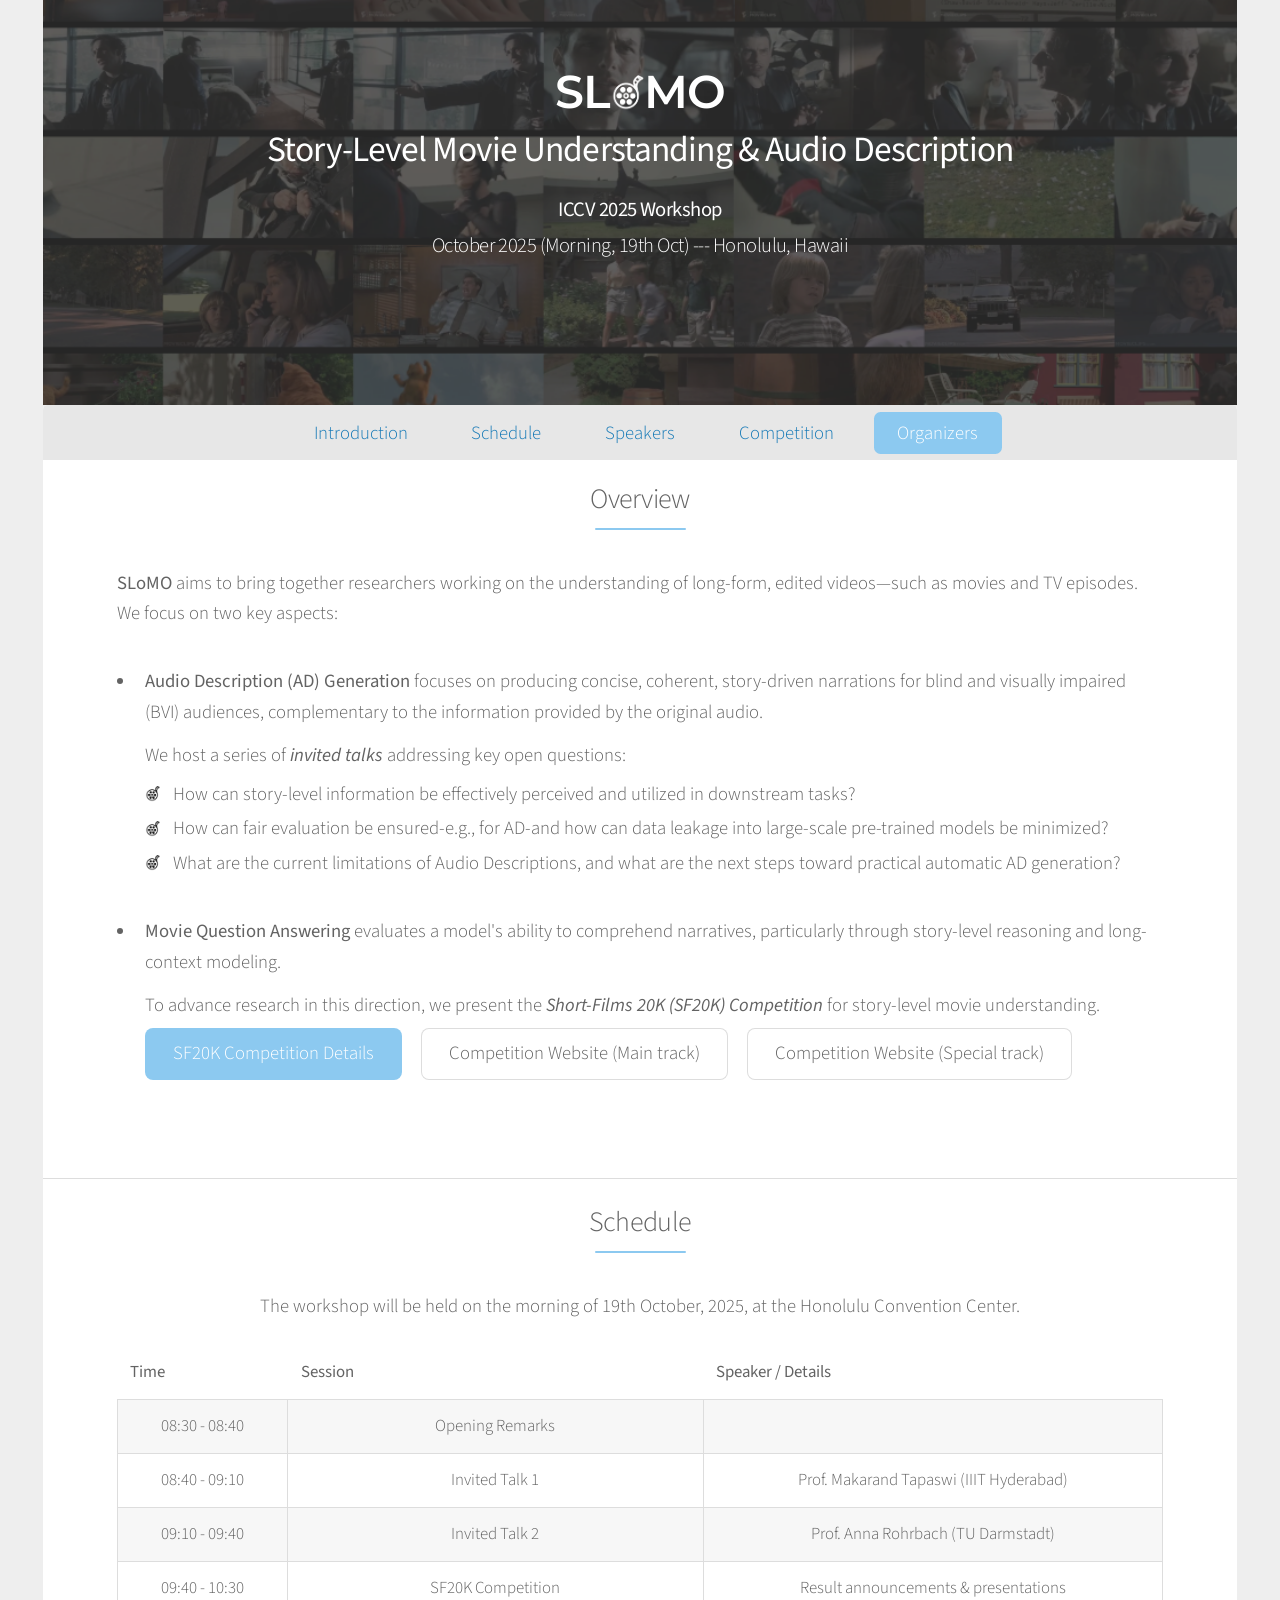
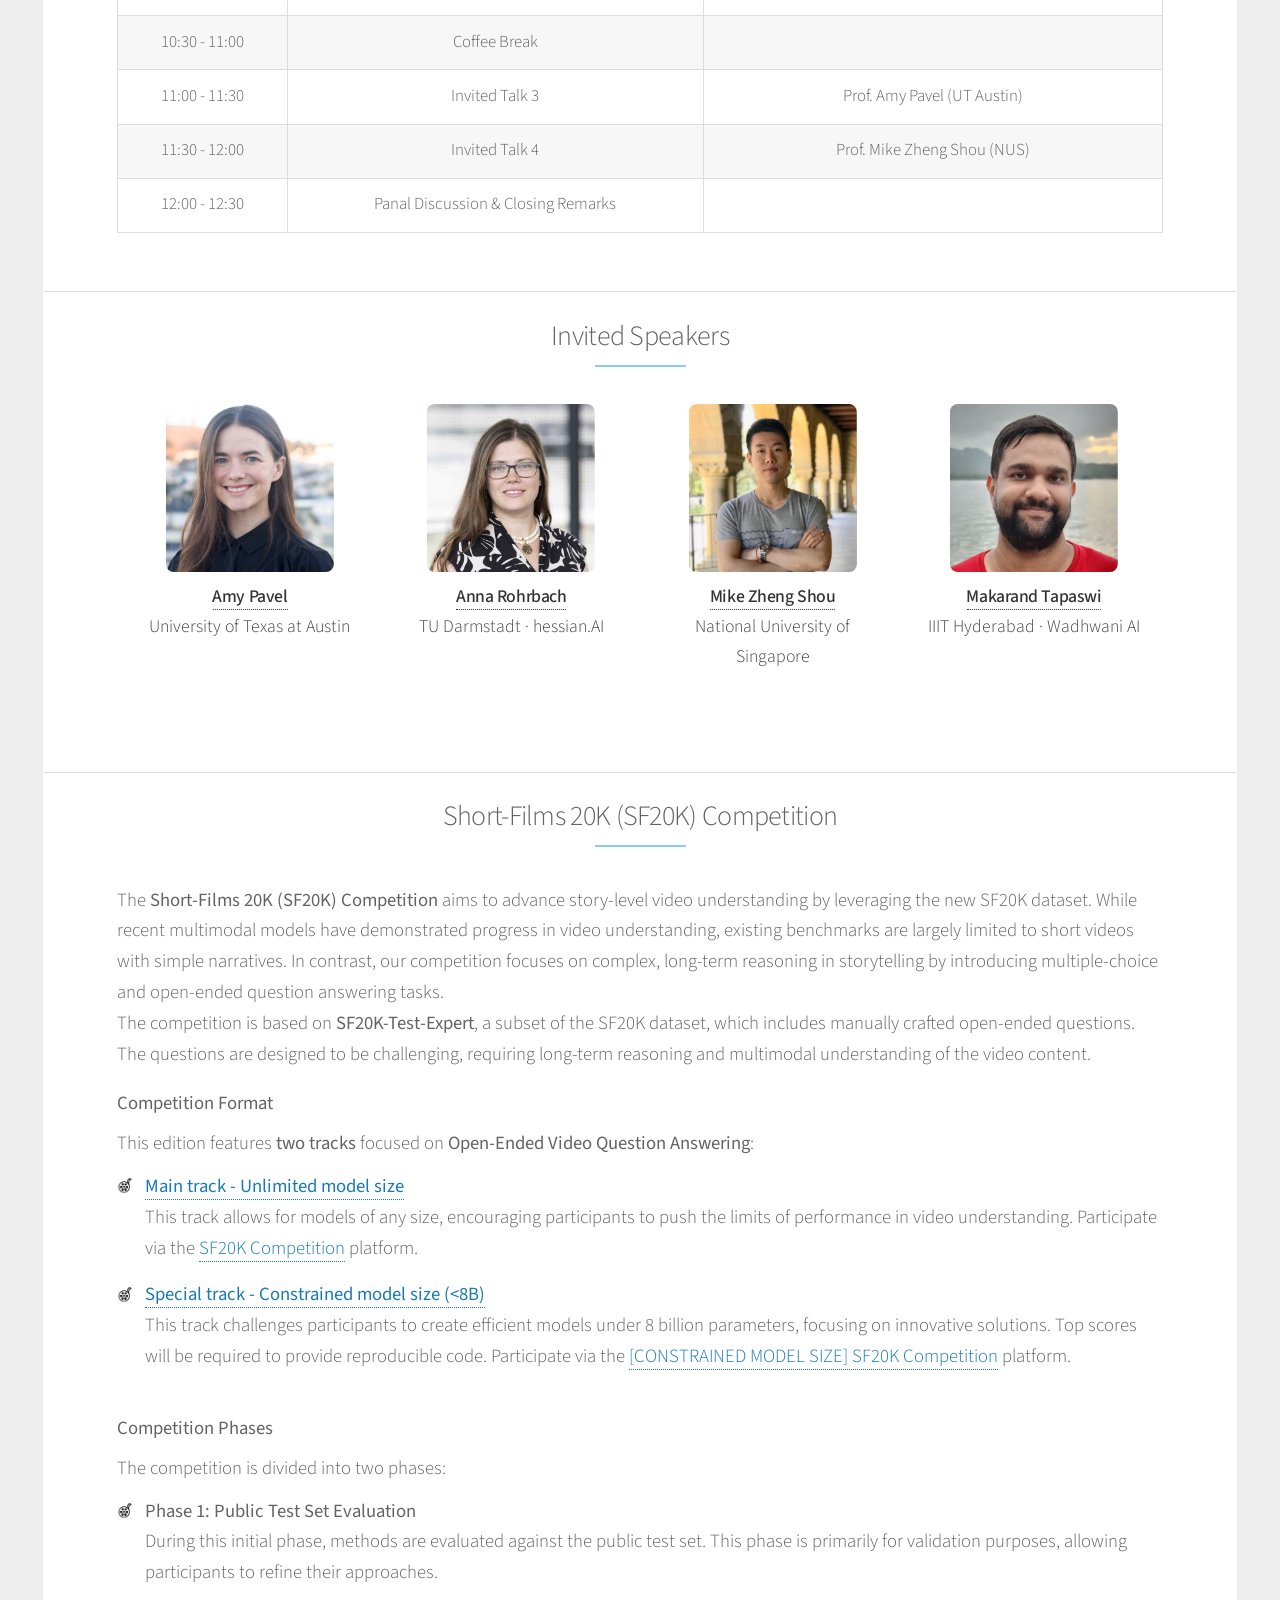
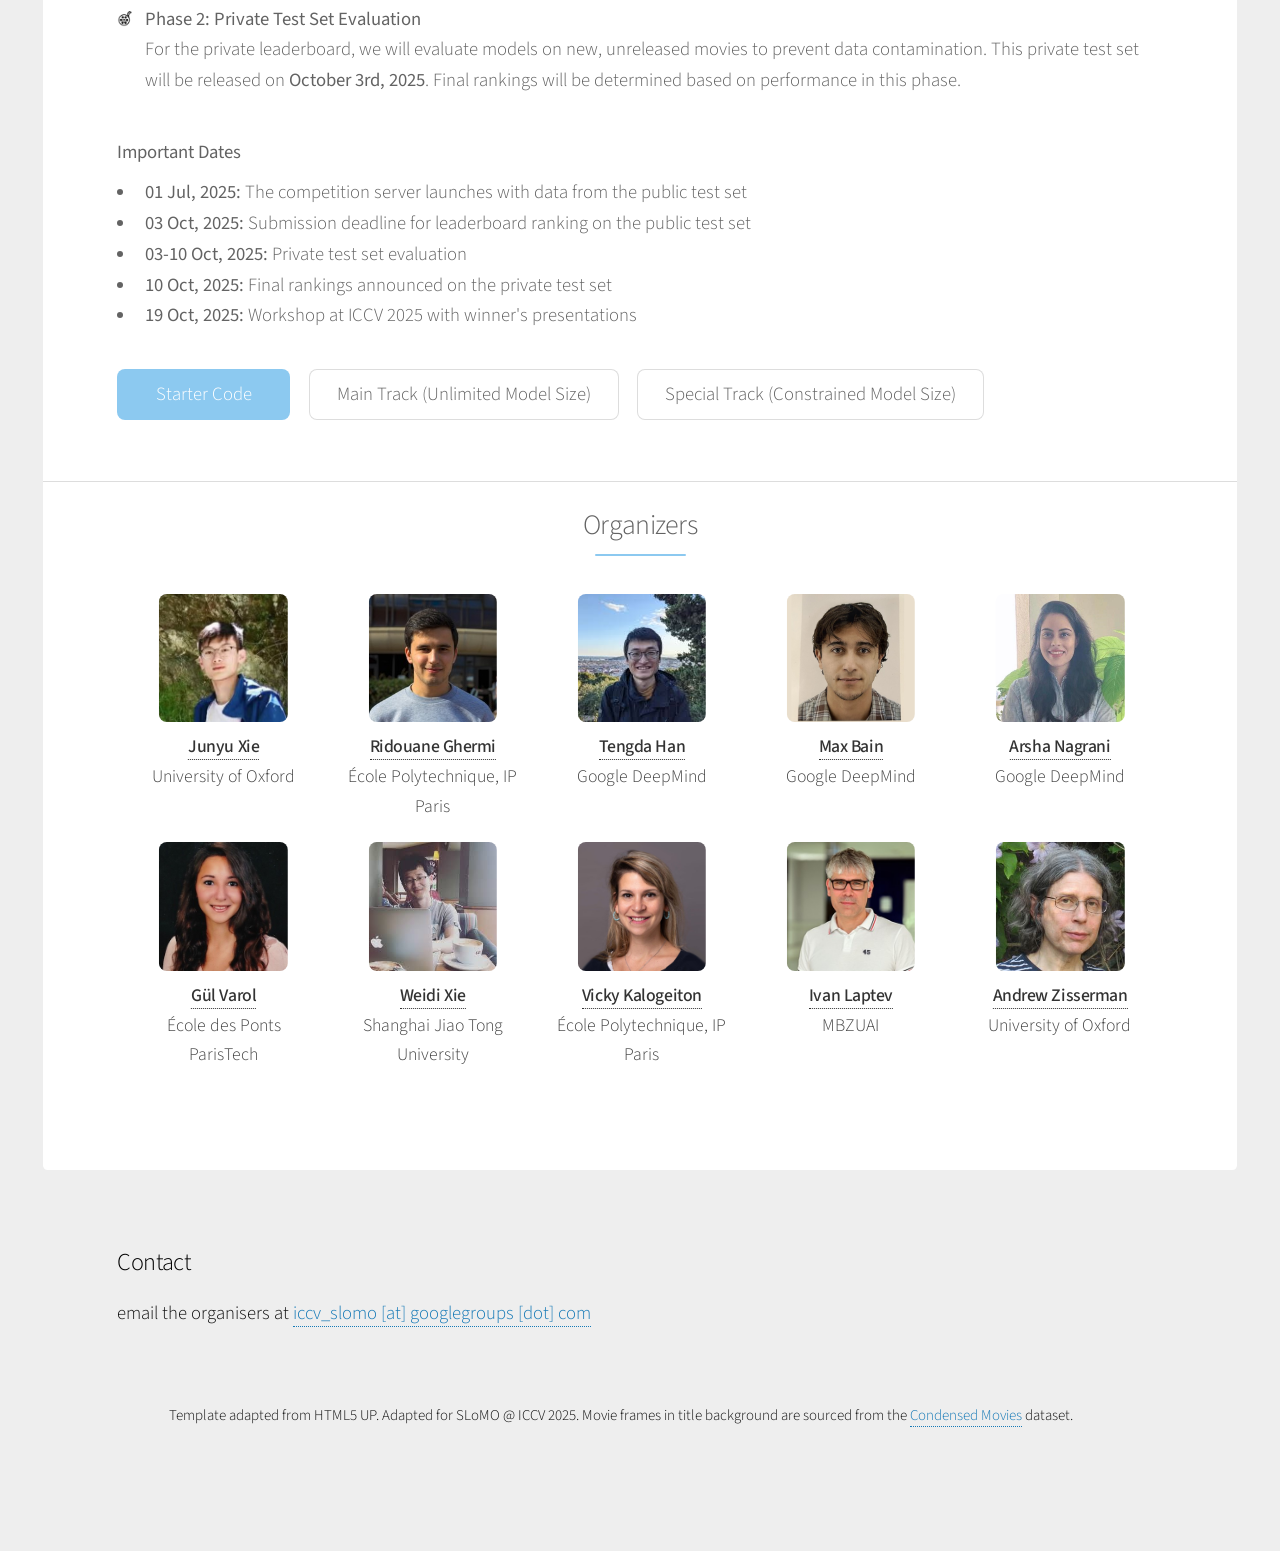
==== commit 15761bd3: "Update index.html" ====
--- a/index.html
+++ b/index.html
@@ -92,14 +92,14 @@
                                         <tr><th>Time</th><th>Session</th><th>Speaker / Details</th></tr>
                                     </thead>
                                     <tbody>
-                                        <tr><td>08:50&nbsp;-&nbsp;09:00</td><td>Opening&nbsp;Remarks</td><td></td></tr>
-                                        <tr><td>09:00&nbsp;-&nbsp;09:30</td><td>Invited&nbsp;Talk&nbsp;1</td><td>Prof.&nbsp;Amy&nbsp;Pavel&nbsp;(UT&nbsp;Austin)</td></tr>
-                                        <tr><td>09:30&nbsp;-&nbsp;10:00</td><td>Invited&nbsp;Talk&nbsp;2</td><td>Prof.&nbsp;Anna&nbsp;Rohrbach&nbsp;(TU&nbsp;Darmstadt)</td></tr>
-                                        <tr><td>10:00&nbsp;-&nbsp;10:50</td><td>SF20K Competition</td><td>Result announcements &amp; presentations</td></tr>
-                                        <tr><td>10:50&nbsp;-&nbsp;11:10</td><td>Coffee&nbsp;Break</td><td></td></tr>
-                                        <tr><td>11:10&nbsp;-&nbsp;11:40</td><td>Invited&nbsp;Talk&nbsp;3</td><td>Prof.&nbsp;Mike&nbsp;Zheng&nbsp;Shou&nbsp;(NUS)</td></tr>
-                                        <tr><td>11:40&nbsp;-&nbsp;12:10</td><td>Invited&nbsp;Talk&nbsp;4</td><td>Prof.&nbsp;Makarand&nbsp;Tapaswi&nbsp;(IIIT&nbsp;Hyderabad)</td></tr>
-                                        <tr><td>12:10&nbsp;-&nbsp;12:30</td><td>Panal&nbsp;Discussion&nbsp;&&nbsp;Closing&nbsp;Remarks</td><td></td></tr>
+                                        <tr><td>08:30&nbsp;-&nbsp;08:40</td><td>Opening&nbsp;Remarks</td><td></td></tr>
+                                        <tr><td>08:40&nbsp;-&nbsp;09:10</td><td>Invited&nbsp;Talk&nbsp;1</td><td>Prof.&nbsp;Makarand&nbsp;Tapaswi&nbsp;(IIIT&nbsp;Hyderabad)</td></tr>
+                                        <tr><td>09:10&nbsp;-&nbsp;09:40</td><td>Invited&nbsp;Talk&nbsp;2</td><td>Prof.&nbsp;Anna&nbsp;Rohrbach&nbsp;(TU&nbsp;Darmstadt)</td></tr>
+                                        <tr><td>09:40&nbsp;-&nbsp;10:30</td><td>SF20K Competition</td><td>Result announcements &amp; presentations</td></tr>
+                                        <tr><td>10:30&nbsp;-&nbsp;11:00</td><td>Coffee&nbsp;Break</td><td></td></tr>
+                                        <tr><td>11:00&nbsp;-&nbsp;11:30</td><td>Invited&nbsp;Talk&nbsp;3</td><td>Prof.&nbsp;Amy&nbsp;Pavel&nbsp;(UT&nbsp;Austin)</td></tr>
+                                        <tr><td>11:30&nbsp;-&nbsp;12:00</td><td>Invited&nbsp;Talk&nbsp;4</td><td>Prof.&nbsp;Mike&nbsp;Zheng&nbsp;Shou&nbsp;(NUS)</td></tr>
+                                        <tr><td>12:00&nbsp;-&nbsp;12:30</td><td>Panal&nbsp;Discussion&nbsp;&&nbsp;Closing&nbsp;Remarks</td><td></td></tr>
                                     </tbody>
                                 </table>
                             </section>
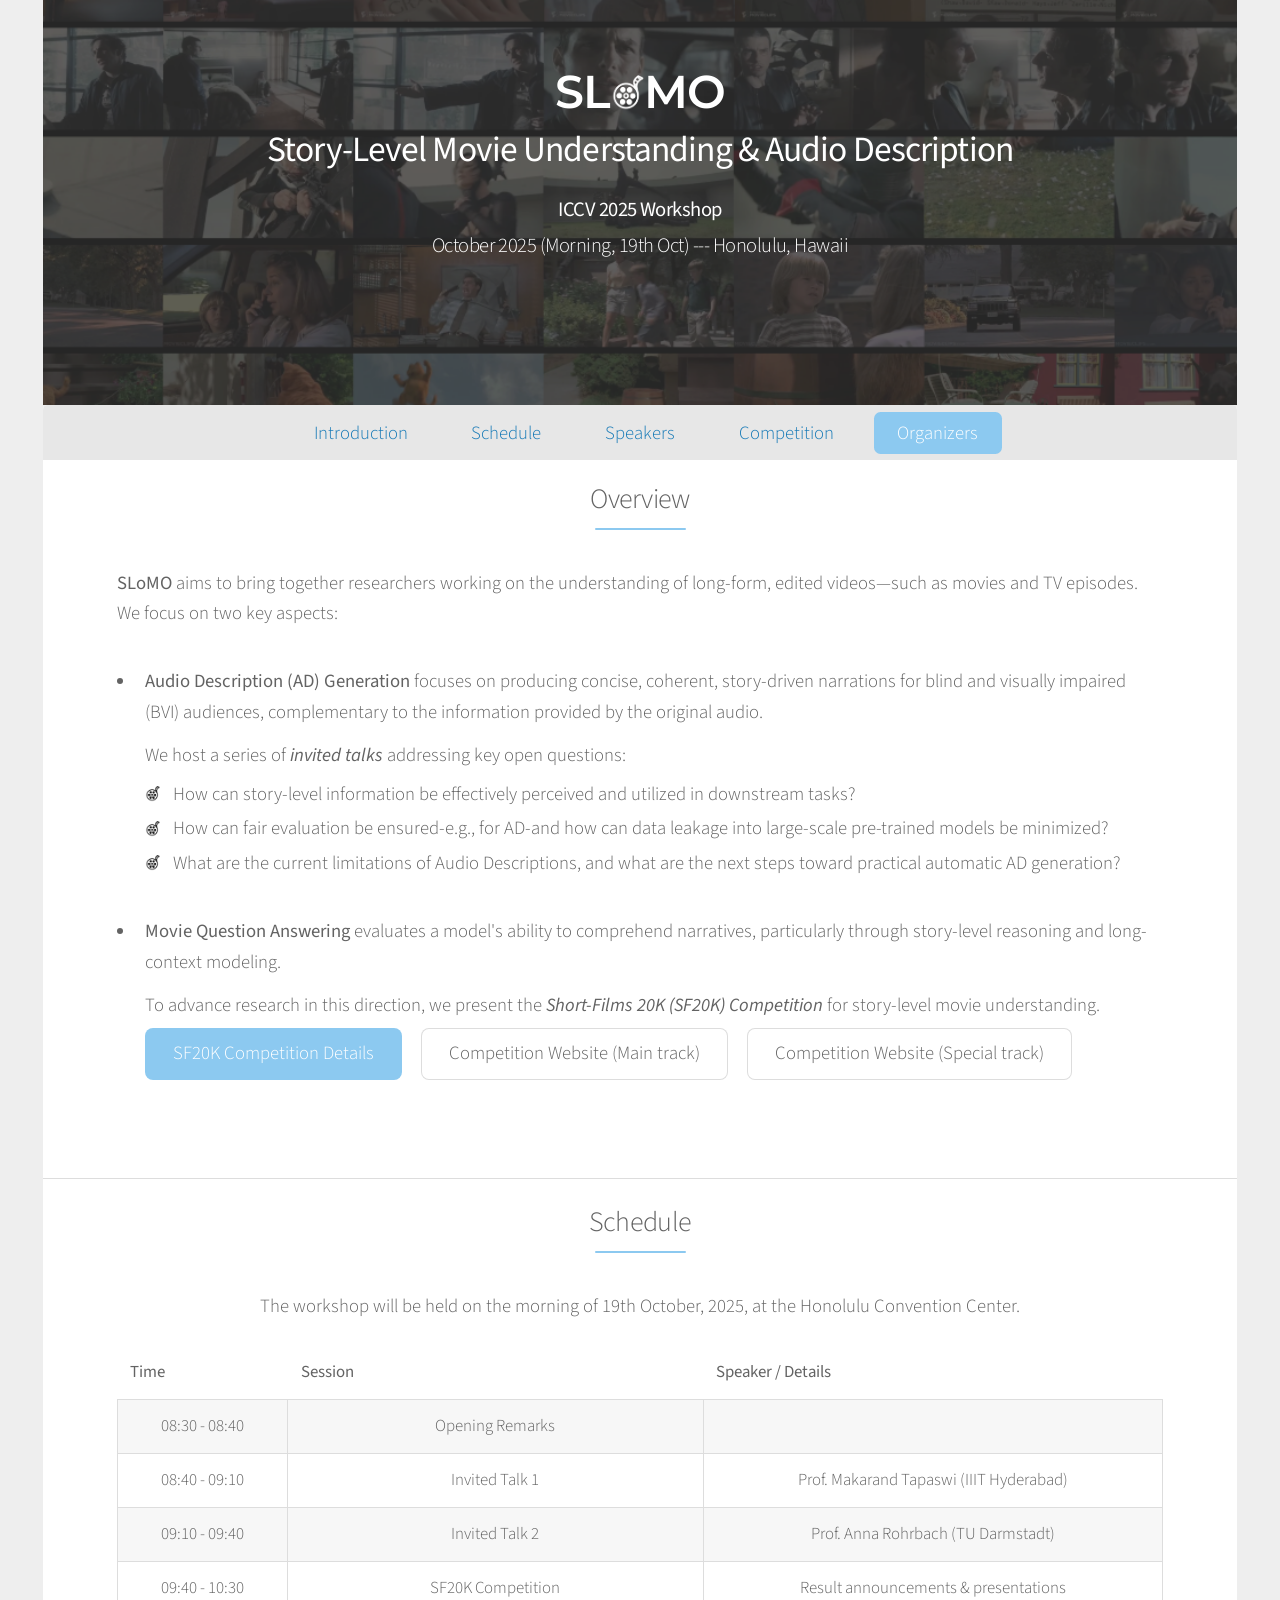
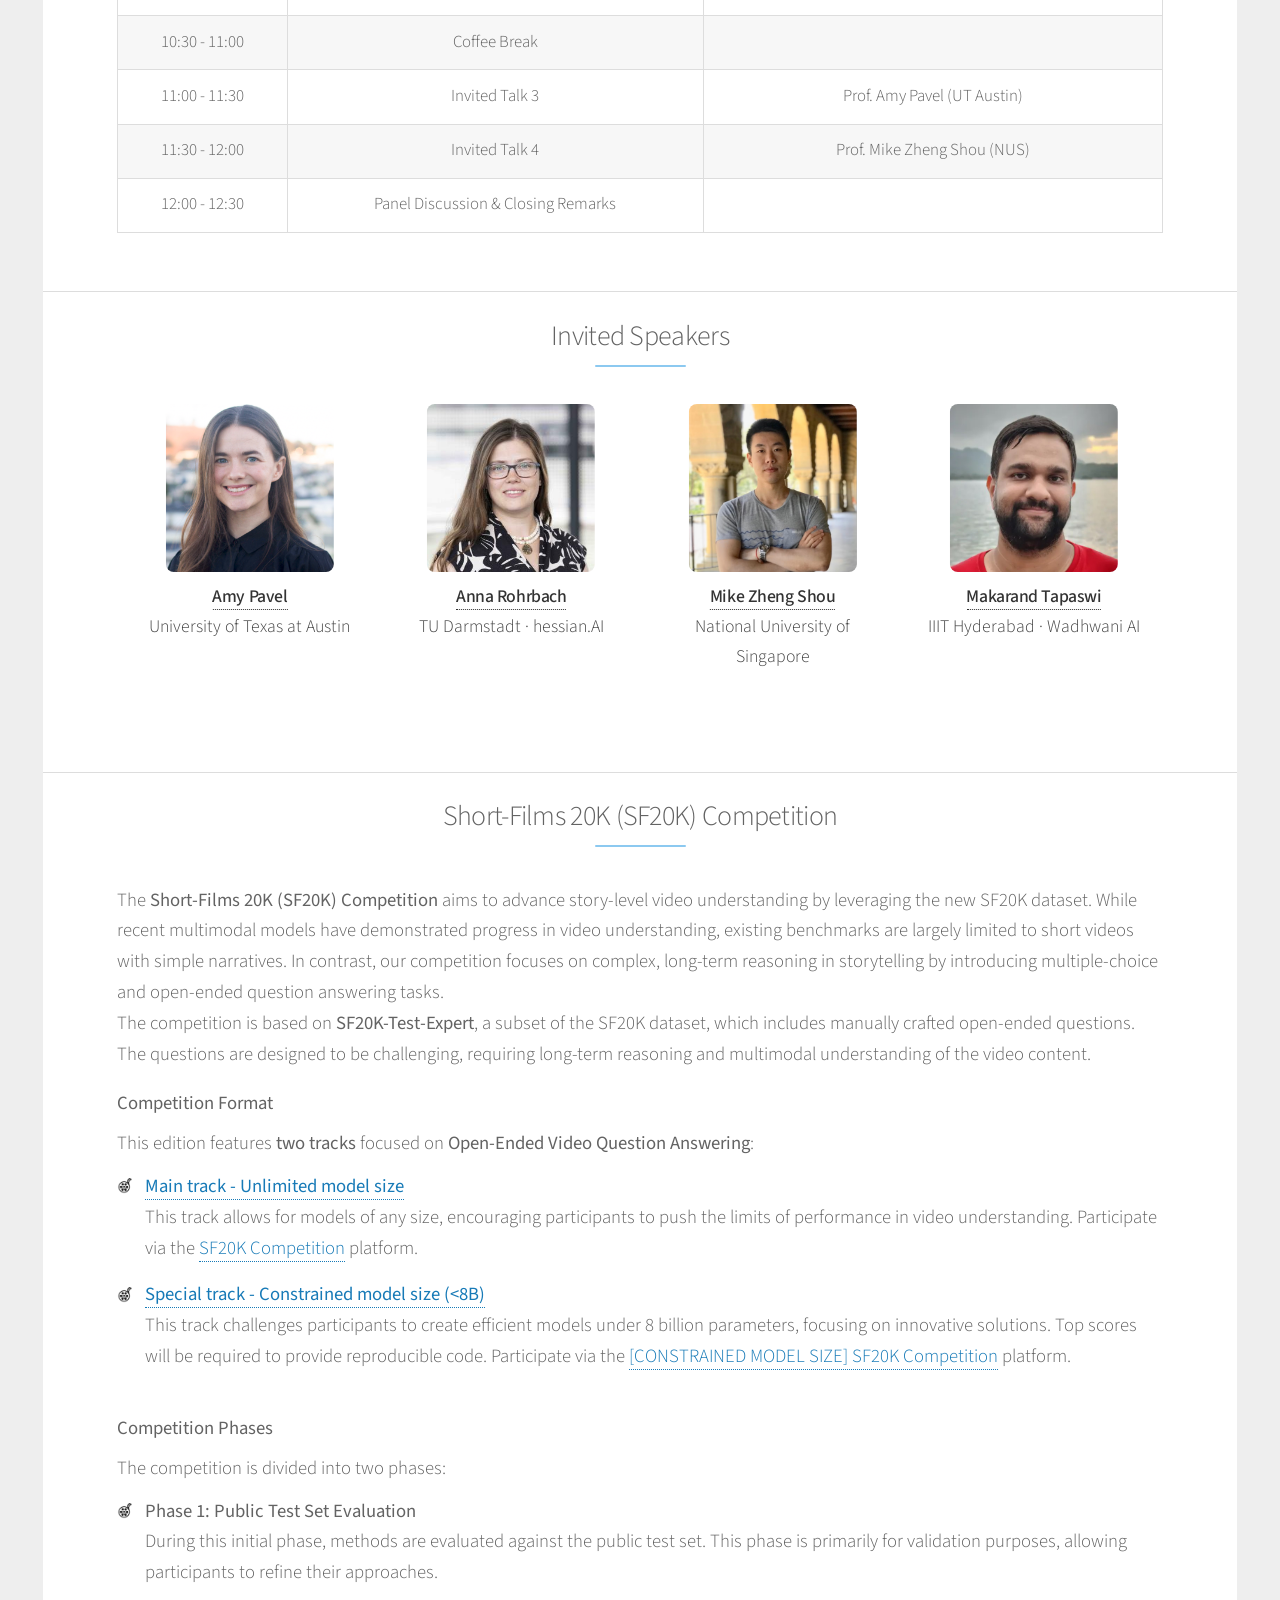
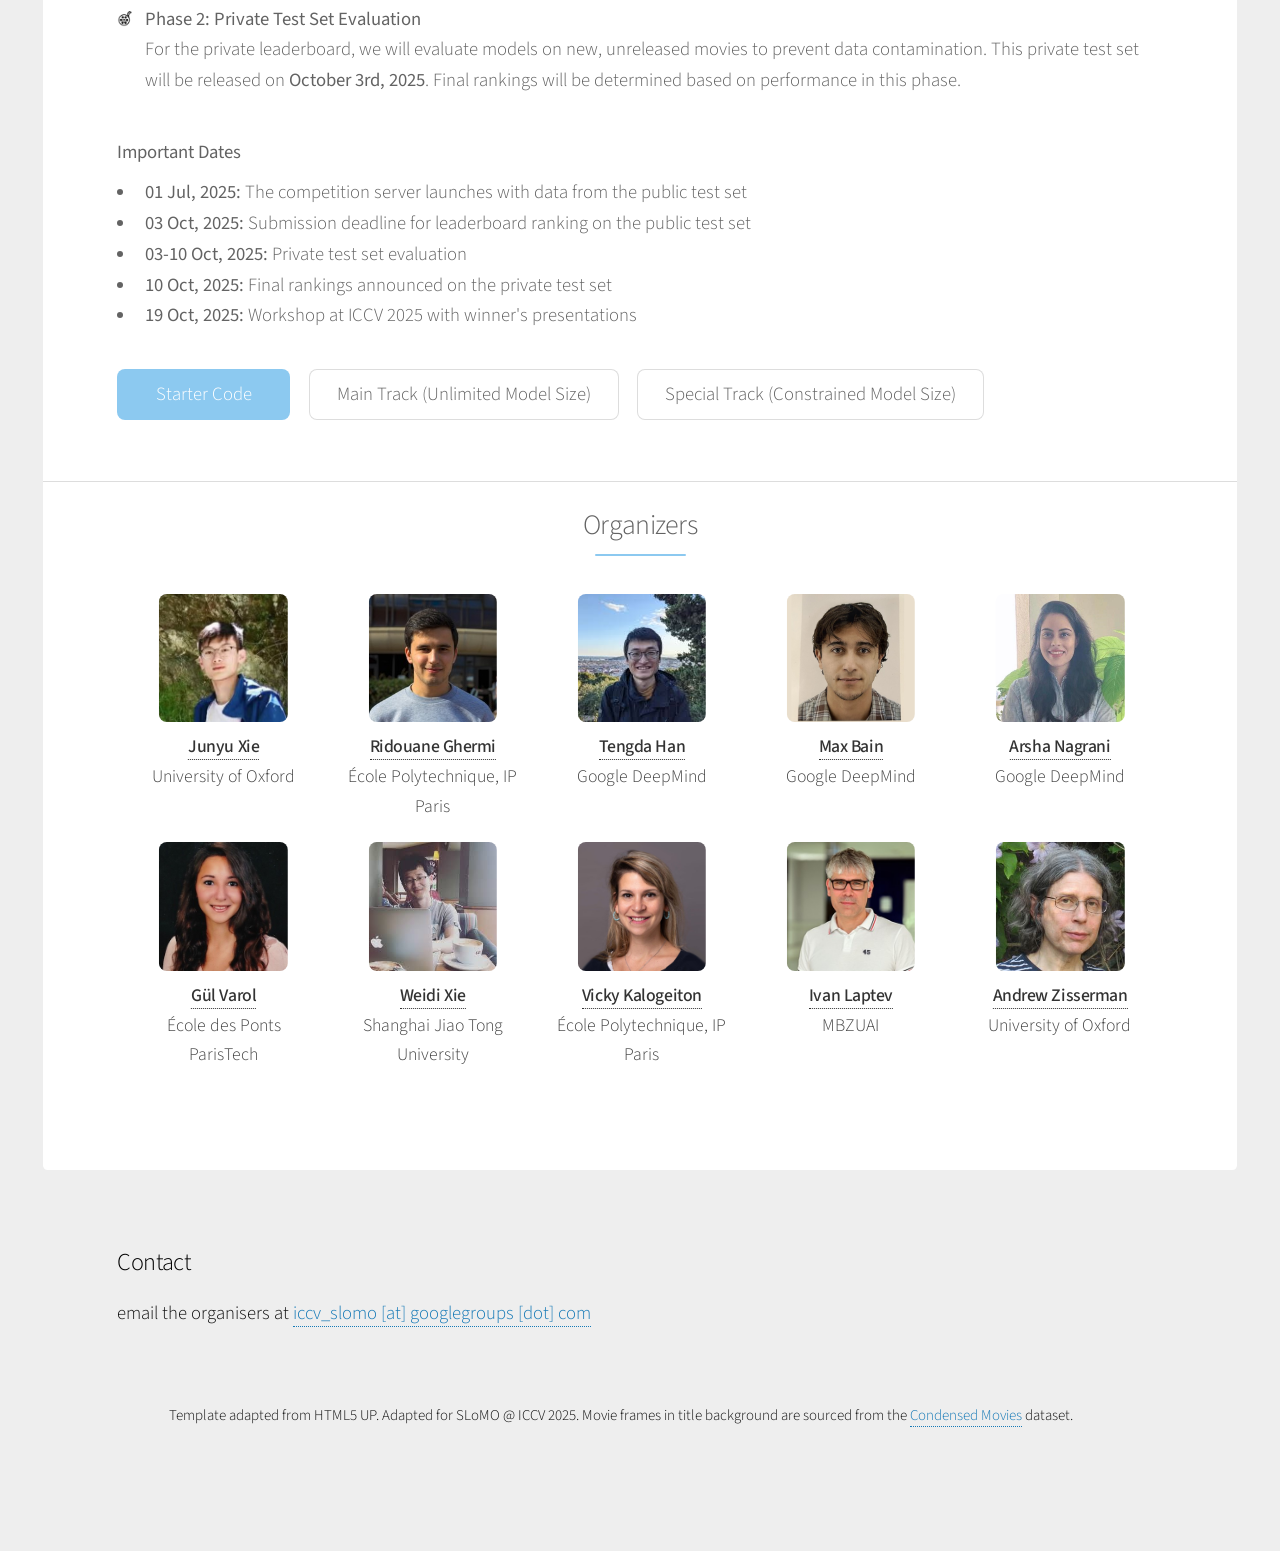
==== commit 6b8612e6: "Update index.html" ====
--- a/index.html
+++ b/index.html
@@ -99,7 +99,7 @@
                                         <tr><td>10:30&nbsp;-&nbsp;11:00</td><td>Coffee&nbsp;Break</td><td></td></tr>
                                         <tr><td>11:00&nbsp;-&nbsp;11:30</td><td>Invited&nbsp;Talk&nbsp;3</td><td>Prof.&nbsp;Amy&nbsp;Pavel&nbsp;(UT&nbsp;Austin)</td></tr>
                                         <tr><td>11:30&nbsp;-&nbsp;12:00</td><td>Invited&nbsp;Talk&nbsp;4</td><td>Prof.&nbsp;Mike&nbsp;Zheng&nbsp;Shou&nbsp;(NUS)</td></tr>
-                                        <tr><td>12:00&nbsp;-&nbsp;12:30</td><td>Panal&nbsp;Discussion&nbsp;&&nbsp;Closing&nbsp;Remarks</td><td></td></tr>
+                                        <tr><td>12:00&nbsp;-&nbsp;12:30</td><td>Panel&nbsp;Discussion&nbsp;&&nbsp;Closing&nbsp;Remarks</td><td></td></tr>
                                     </tbody>
                                 </table>
                             </section>
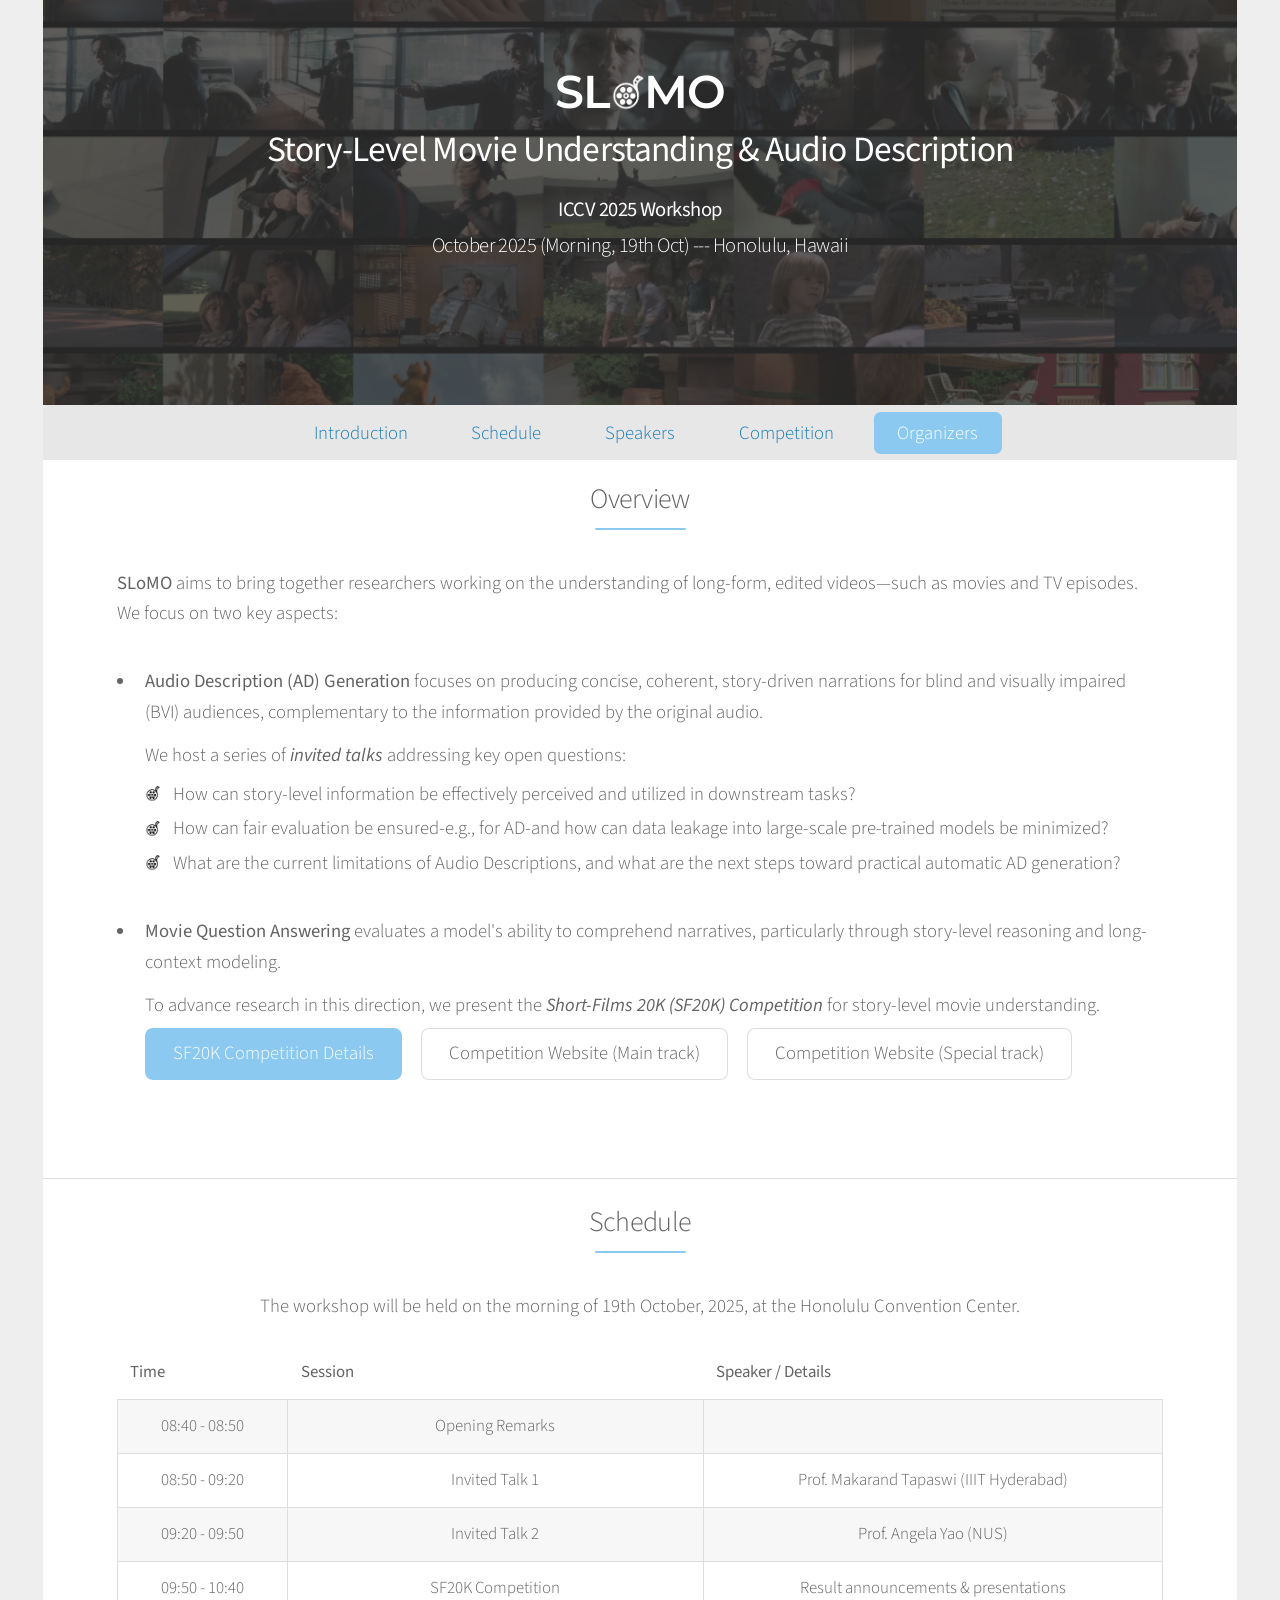
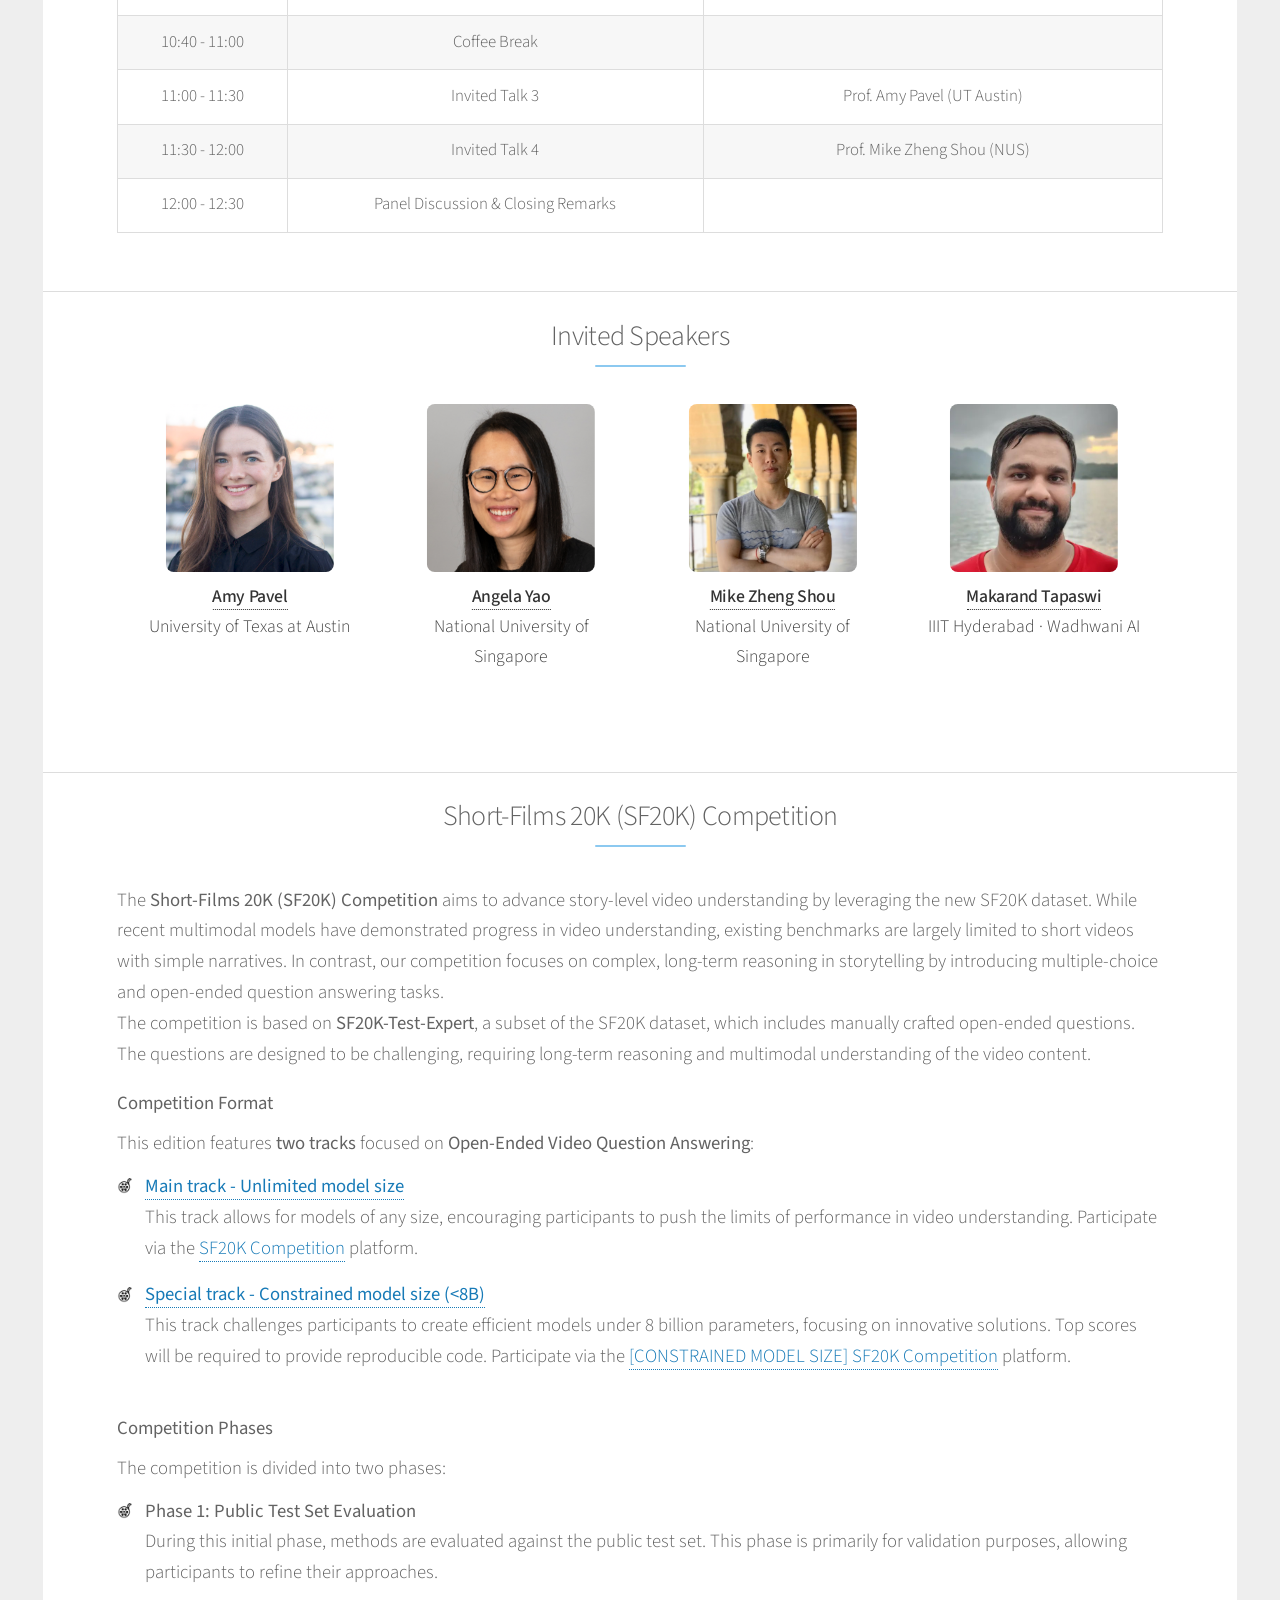
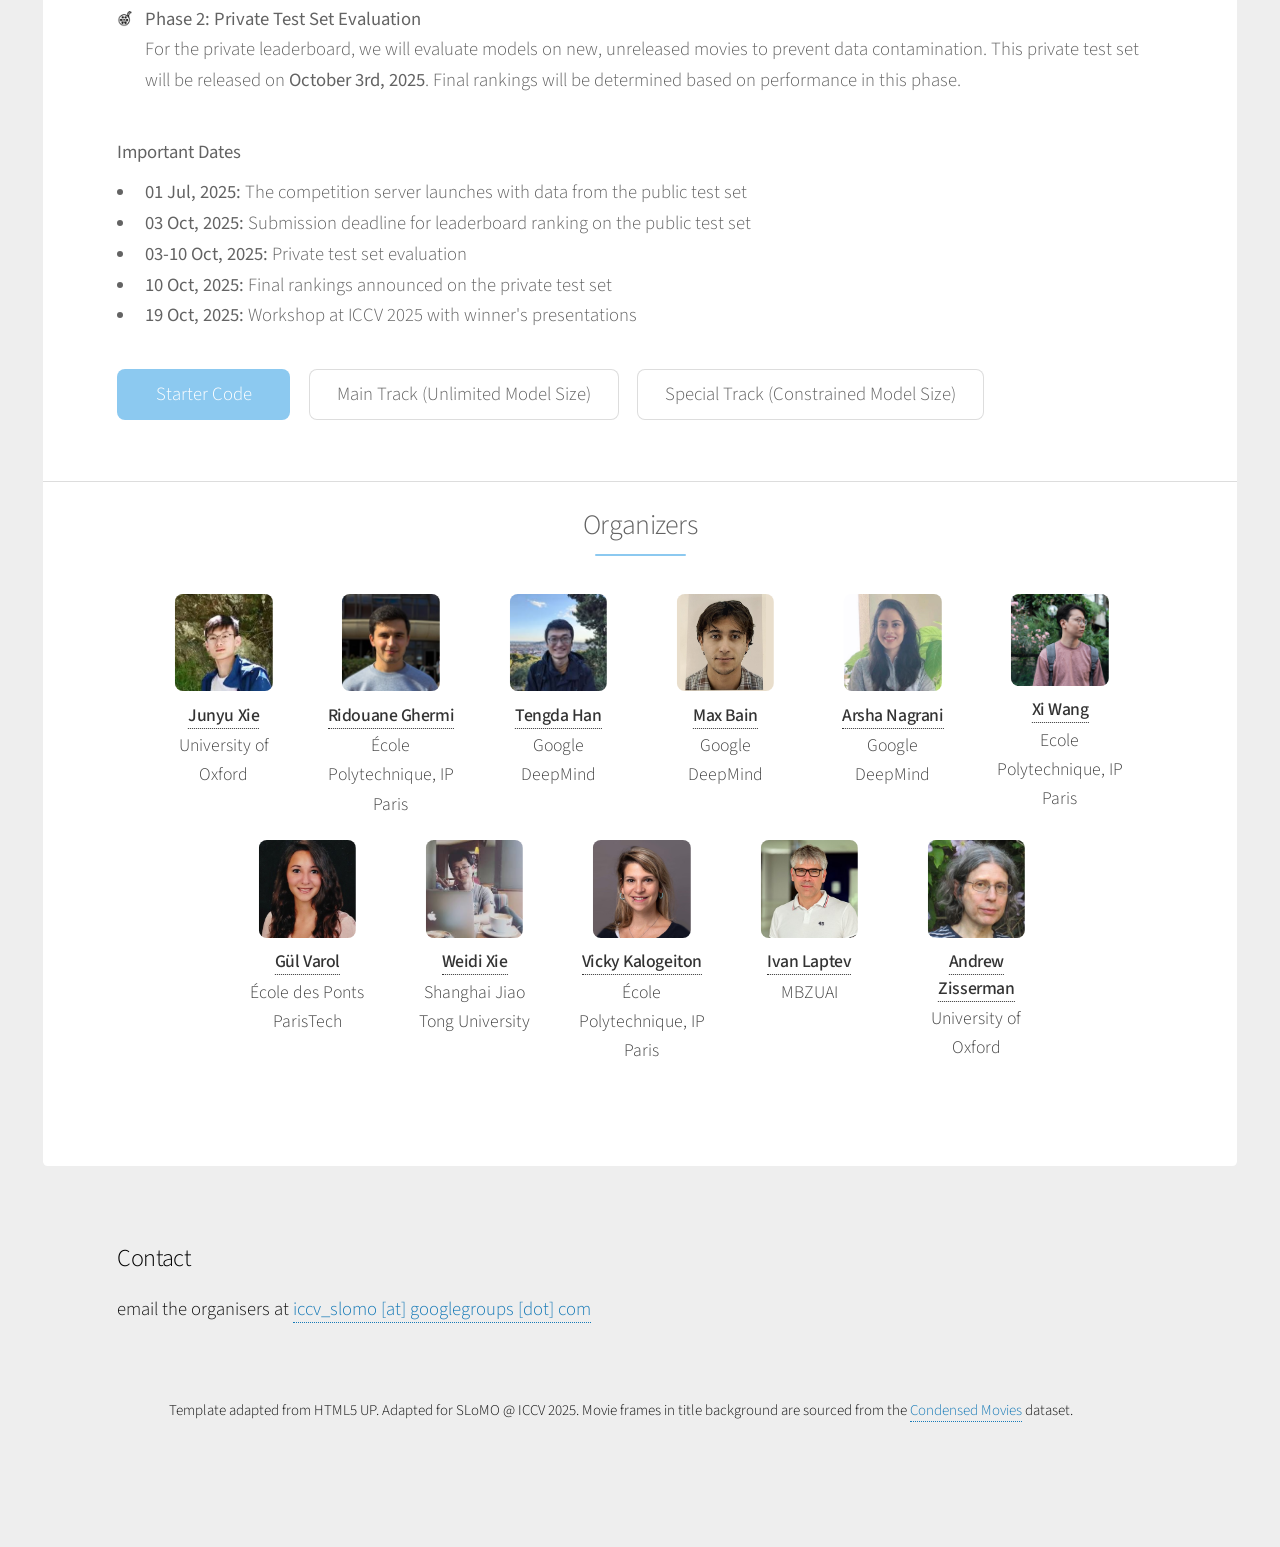
==== commit 51c887d2: "* Schedule adjustment" ====
--- a/index.html
+++ b/index.html
@@ -92,11 +92,11 @@
                                         <tr><th>Time</th><th>Session</th><th>Speaker / Details</th></tr>
                                     </thead>
                                     <tbody>
-                                        <tr><td>08:30&nbsp;-&nbsp;08:40</td><td>Opening&nbsp;Remarks</td><td></td></tr>
-                                        <tr><td>08:40&nbsp;-&nbsp;09:10</td><td>Invited&nbsp;Talk&nbsp;1</td><td>Prof.&nbsp;Makarand&nbsp;Tapaswi&nbsp;(IIIT&nbsp;Hyderabad)</td></tr>
-                                        <tr><td>09:10&nbsp;-&nbsp;09:40</td><td>Invited&nbsp;Talk&nbsp;2</td><td>Prof.&nbsp;Anna&nbsp;Rohrbach&nbsp;(TU&nbsp;Darmstadt)</td></tr>
-                                        <tr><td>09:40&nbsp;-&nbsp;10:30</td><td>SF20K Competition</td><td>Result announcements &amp; presentations</td></tr>
-                                        <tr><td>10:30&nbsp;-&nbsp;11:00</td><td>Coffee&nbsp;Break</td><td></td></tr>
+                                        <tr><td>08:40&nbsp;-&nbsp;08:50</td><td>Opening&nbsp;Remarks</td><td></td></tr>
+                                        <tr><td>08:50&nbsp;-&nbsp;09:20</td><td>Invited&nbsp;Talk&nbsp;1</td><td>Prof.&nbsp;Makarand&nbsp;Tapaswi&nbsp;(IIIT&nbsp;Hyderabad)</td></tr>
+                                        <tr><td>09:20&nbsp;-&nbsp;09:50</td><td>Invited&nbsp;Talk&nbsp;2</td><td>Prof.&nbsp;Angela&nbsp;Yao&nbsp;(NUS)</td></tr>
+                                        <tr><td>09:50&nbsp;-&nbsp;10:40</td><td>SF20K Competition</td><td>Result announcements &amp; presentations</td></tr>
+                                        <tr><td>10:40&nbsp;-&nbsp;11:00</td><td>Coffee&nbsp;Break</td><td></td></tr>
                                         <tr><td>11:00&nbsp;-&nbsp;11:30</td><td>Invited&nbsp;Talk&nbsp;3</td><td>Prof.&nbsp;Amy&nbsp;Pavel&nbsp;(UT&nbsp;Austin)</td></tr>
                                         <tr><td>11:30&nbsp;-&nbsp;12:00</td><td>Invited&nbsp;Talk&nbsp;4</td><td>Prof.&nbsp;Mike&nbsp;Zheng&nbsp;Shou&nbsp;(NUS)</td></tr>
                                         <tr><td>12:00&nbsp;-&nbsp;12:30</td><td>Panel&nbsp;Discussion&nbsp;&&nbsp;Closing&nbsp;Remarks</td><td></td></tr>
@@ -117,9 +117,9 @@
                             <p>University of Texas at Austin</p>
                             </li>
                             <li>
-                            <span class="image avatar"><img src="photos/annarohrbach.jpg" alt="Anna Rohrbach" /></span>
-                            <h3><a href="https://anna-rohrbach.net/" target="_blank" rel="noopener">Anna Rohrbach</a></h3>
-                            <p>TU Darmstadt · hessian.AI</p>
+                            <span class="image avatar"><img src="photos/angelayao.png" alt="Angela Yao" /></span>
+                            <h3><a href="https://www.comp.nus.edu.sg/~ayao/" target="_blank" rel="noopener">Angela Yao</a></h3>
+                            <p>National University of Singapore</p>
                             </li>
                             <li>
                             <span class="image avatar"><img src="photos/mikeshou.jpg" alt="Mike Zheng Shou" /></span>
@@ -221,6 +221,11 @@
                             <span class="image avatar"><img src="photos/arshanagrani.jpeg" alt="Arsha Nagrani" /></span>
                             <h3><a href="https://a-nagrani.github.io/" target="_blank" rel="noopener">Arsha Nagrani</a></h3>
                             <p>Google DeepMind</p>
+                            </li>
+                            <li>
+                            <span class="image avatar"><img src="photos/xiwang.jpg" alt="Xi Wang" /></span>
+                            <h3><a href="https://triocrossing.github.io/" target="_blank" rel="noopener">Xi Wang</a></h3>
+                            <p>Ecole Polytechnique, IP Paris</p>
                             </li>
                             <li>
                             <span class="image avatar"><img src="photos/gulvarol.jpg" alt="Gül Varol" /></span>
--- a/assets/css/slomo.css
+++ b/assets/css/slomo.css
@@ -151,8 +151,8 @@
     box-sizing: border-box;
 }
 #organizers ul.features li {
-    flex: 0 0 20%;
-    max-width: 20%;
+    flex: 0 0 16%;
+    max-width: 16%;
     padding: 0 1em;
     margin: 0;
     box-sizing: border-box;
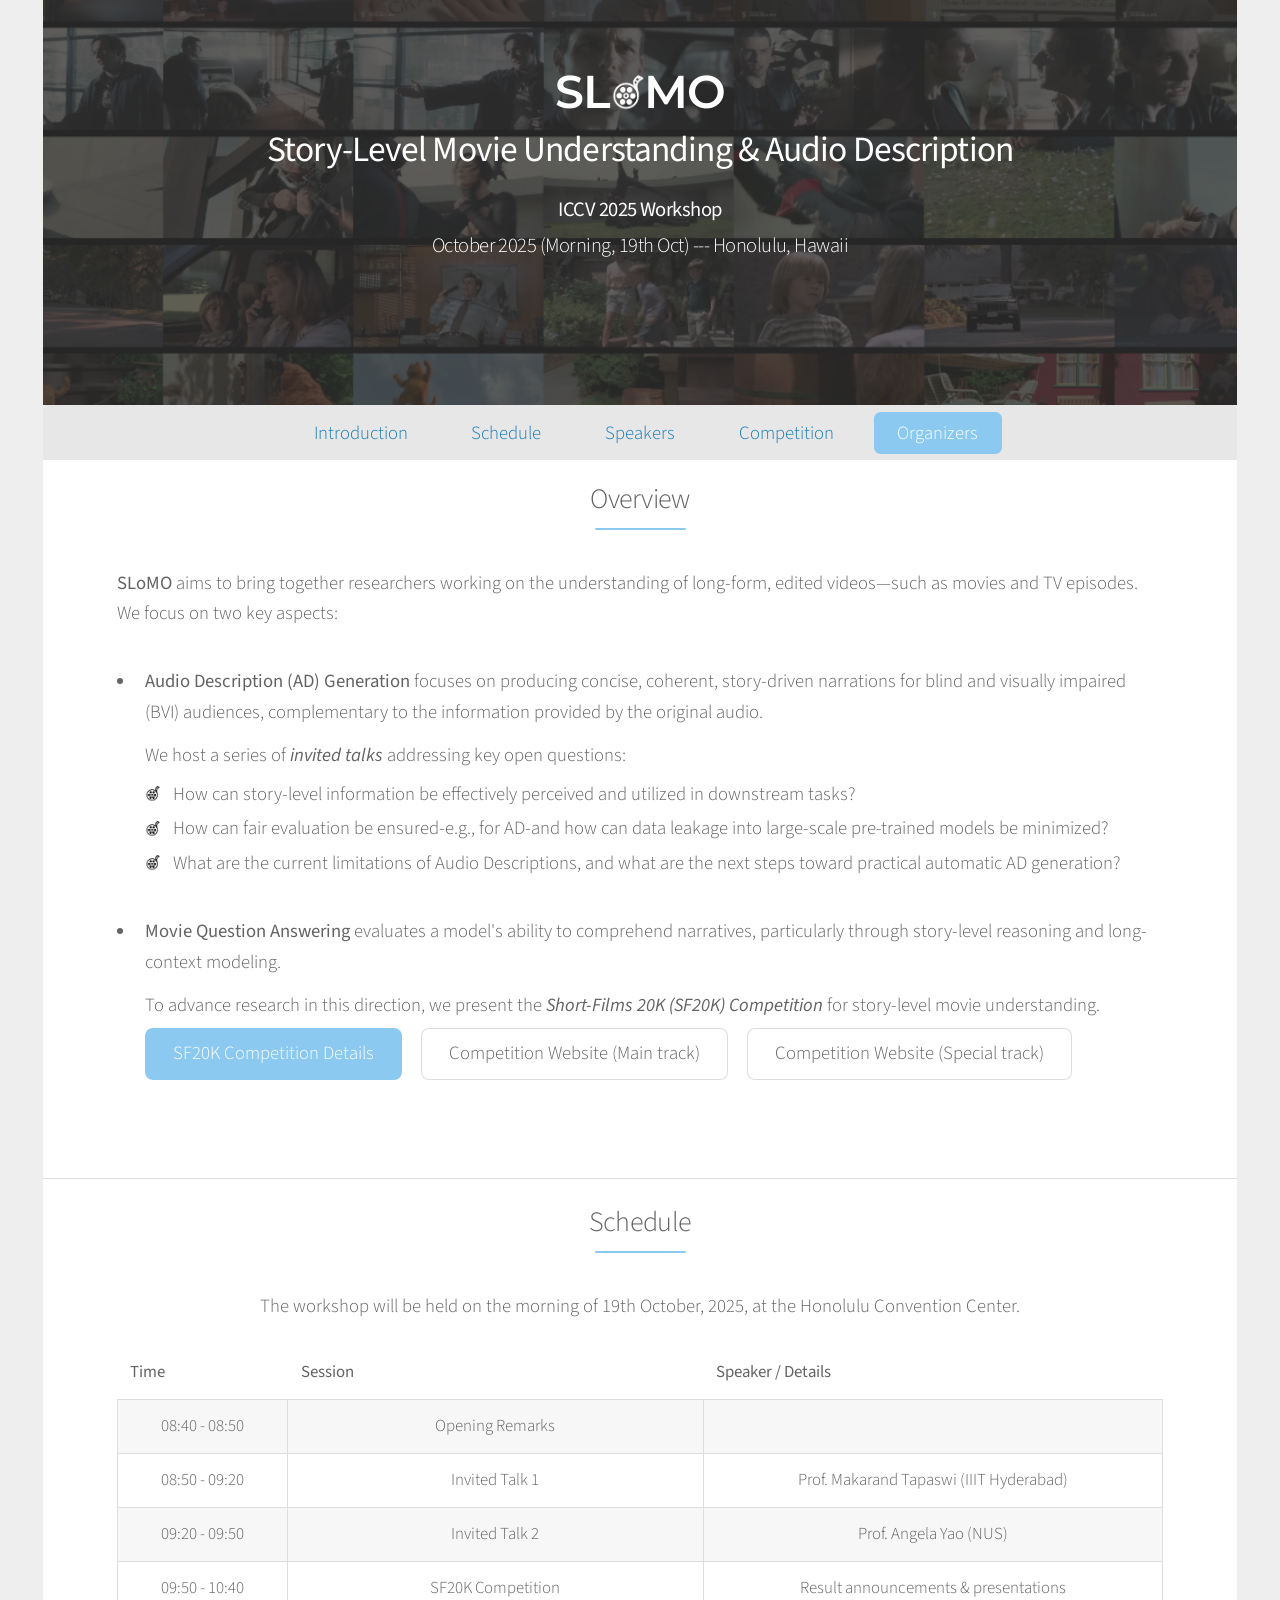
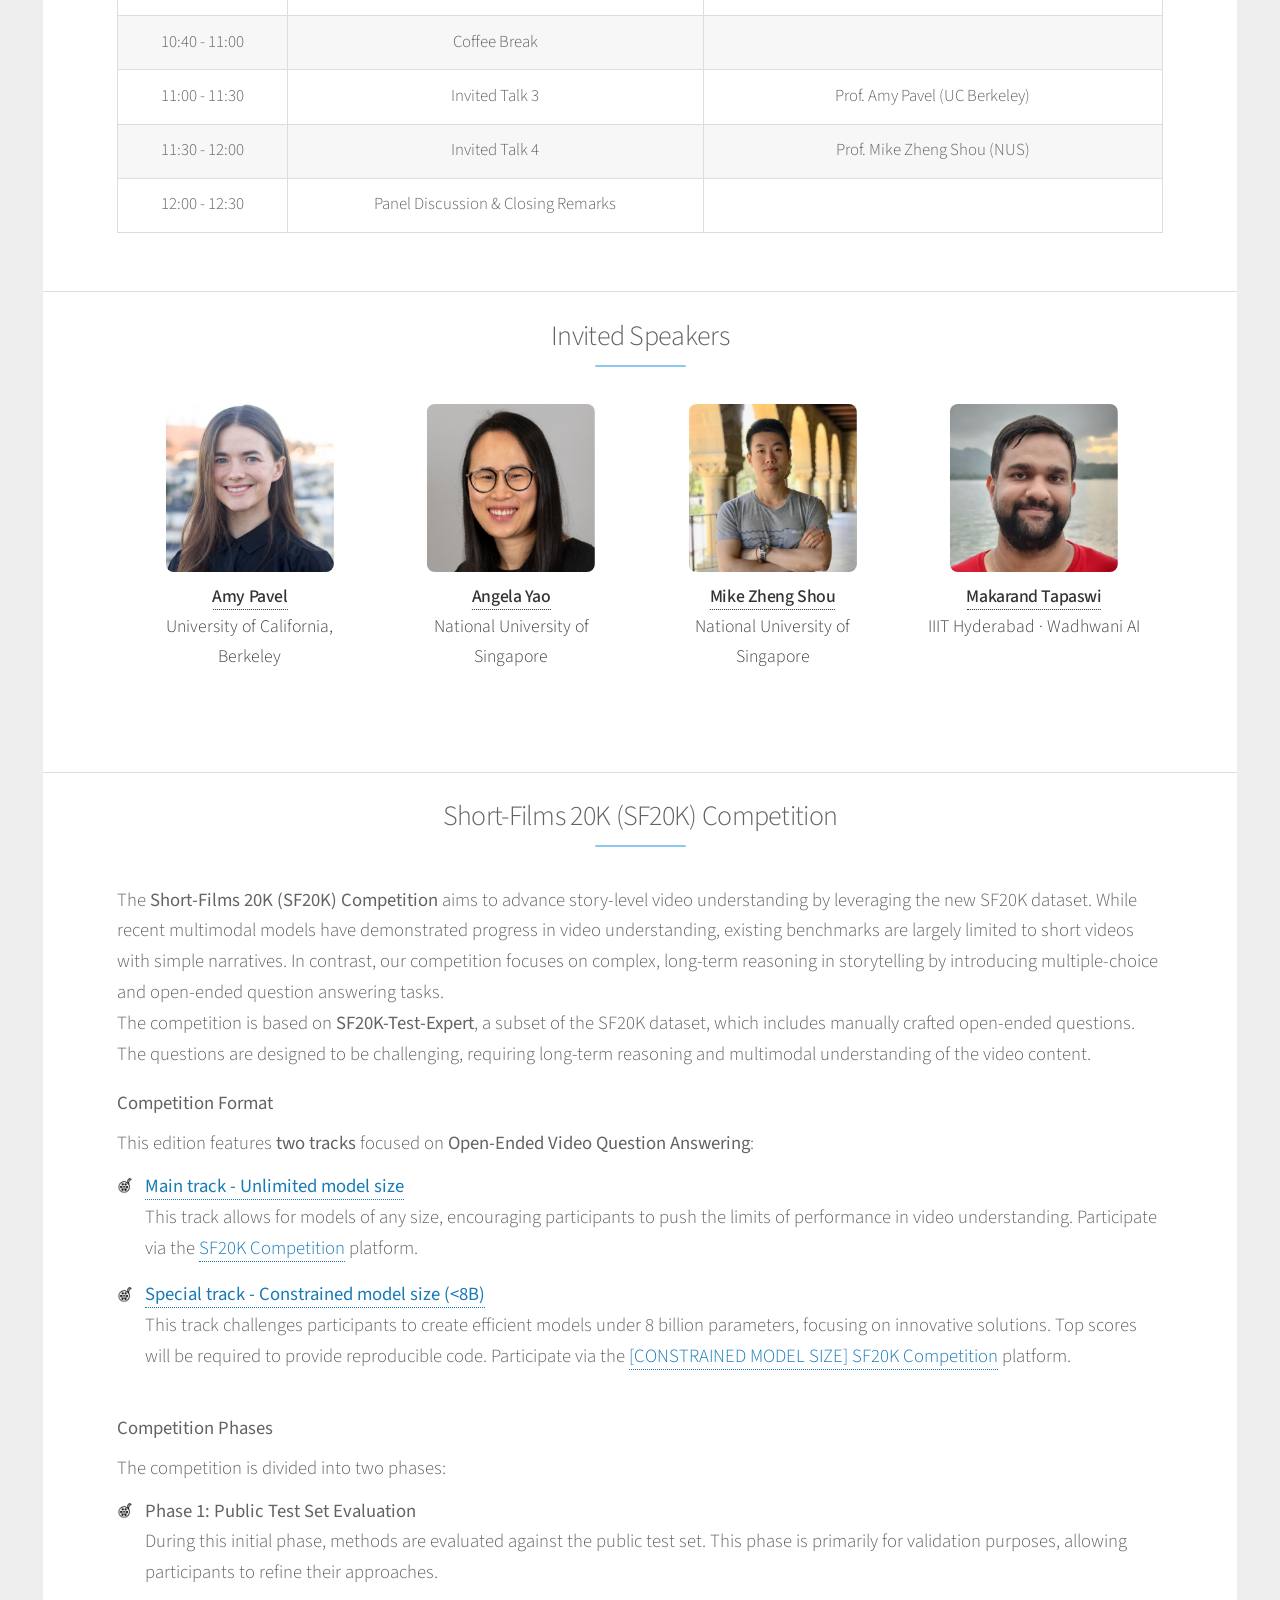
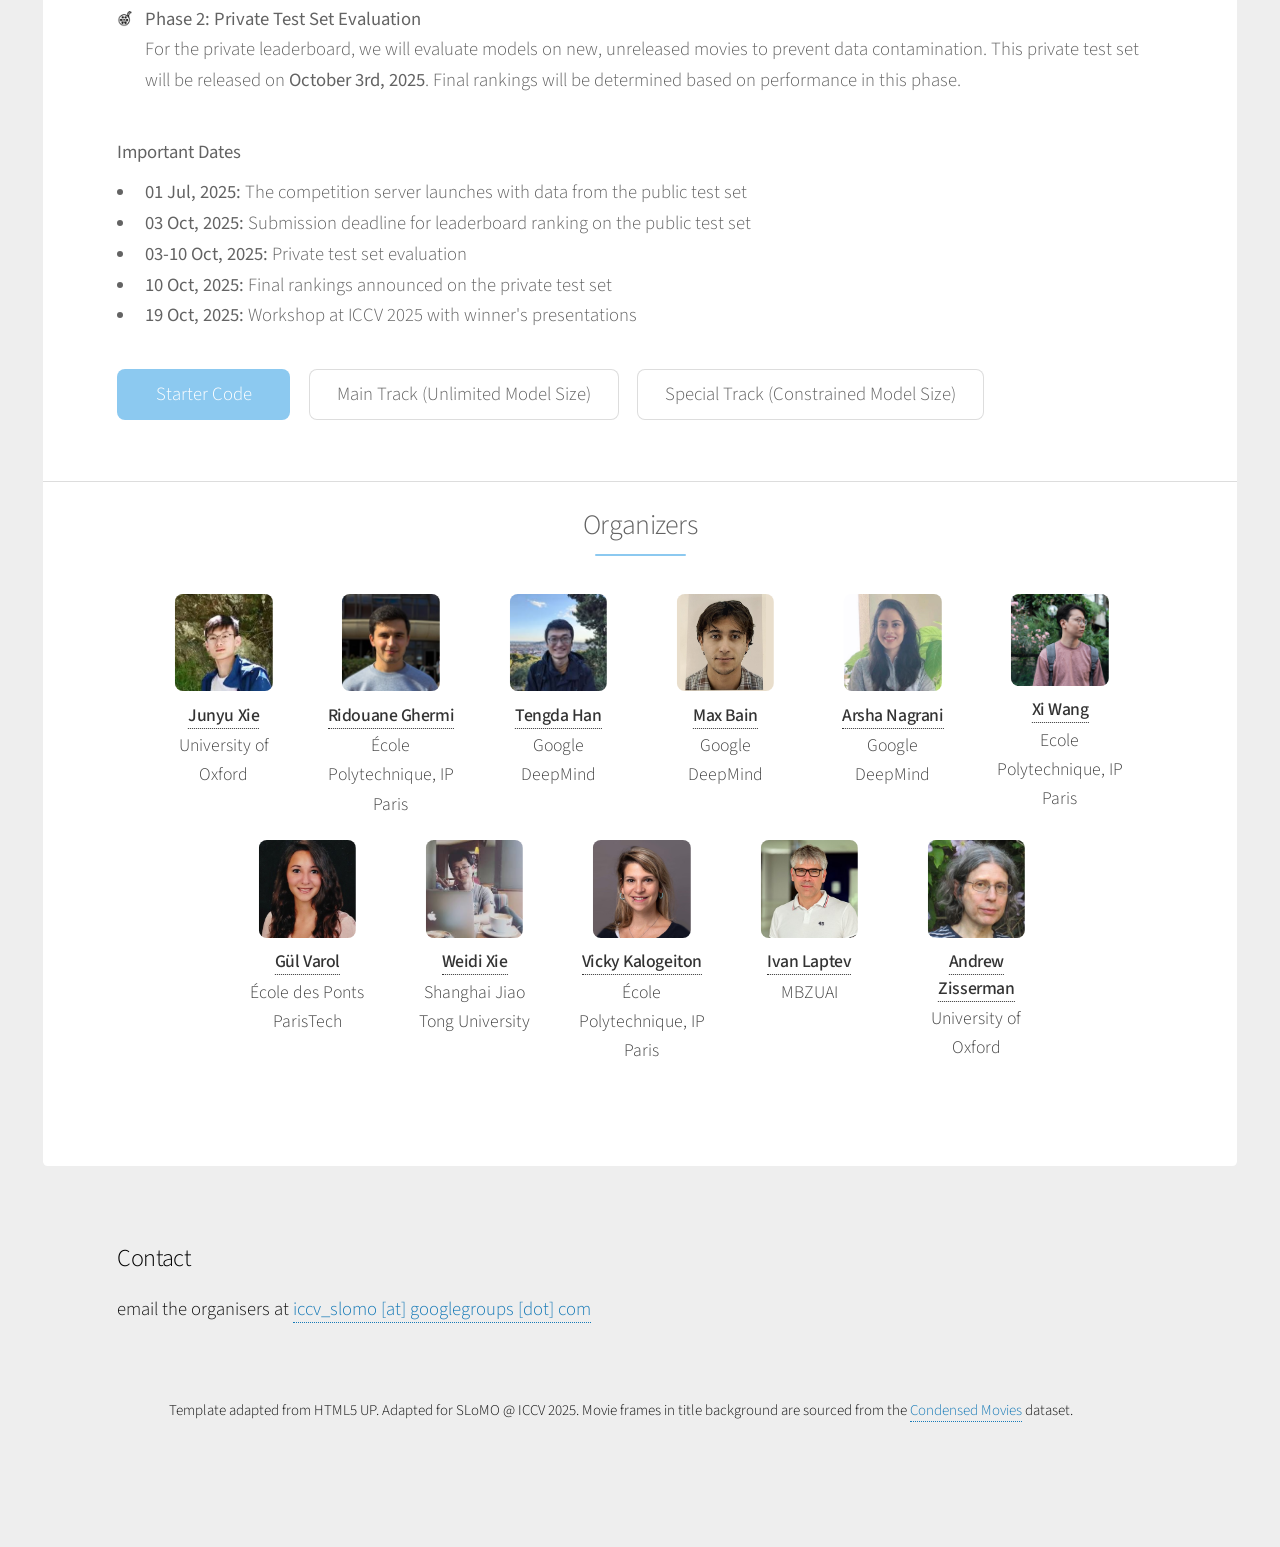
==== commit a84ecf92: "Update index.html" ====
--- a/index.html
+++ b/index.html
@@ -97,7 +97,7 @@
                                         <tr><td>09:20&nbsp;-&nbsp;09:50</td><td>Invited&nbsp;Talk&nbsp;2</td><td>Prof.&nbsp;Angela&nbsp;Yao&nbsp;(NUS)</td></tr>
                                         <tr><td>09:50&nbsp;-&nbsp;10:40</td><td>SF20K Competition</td><td>Result announcements &amp; presentations</td></tr>
                                         <tr><td>10:40&nbsp;-&nbsp;11:00</td><td>Coffee&nbsp;Break</td><td></td></tr>
-                                        <tr><td>11:00&nbsp;-&nbsp;11:30</td><td>Invited&nbsp;Talk&nbsp;3</td><td>Prof.&nbsp;Amy&nbsp;Pavel&nbsp;(UT&nbsp;Austin)</td></tr>
+                                        <tr><td>11:00&nbsp;-&nbsp;11:30</td><td>Invited&nbsp;Talk&nbsp;3</td><td>Prof.&nbsp;Amy&nbsp;Pavel&nbsp;(UC&nbsp;Berkeley)</td></tr>
                                         <tr><td>11:30&nbsp;-&nbsp;12:00</td><td>Invited&nbsp;Talk&nbsp;4</td><td>Prof.&nbsp;Mike&nbsp;Zheng&nbsp;Shou&nbsp;(NUS)</td></tr>
                                         <tr><td>12:00&nbsp;-&nbsp;12:30</td><td>Panel&nbsp;Discussion&nbsp;&&nbsp;Closing&nbsp;Remarks</td><td></td></tr>
                                     </tbody>
@@ -114,7 +114,7 @@
                             <li>
                             <span class="image avatar"><img src="photos/amypavel.png" alt="Amy Pavel" /></span>
                             <h3><a href="https://amypavel.com/" target="_blank" rel="noopener">Amy Pavel</a></h3>
-                            <p>University of Texas at Austin</p>
+                            <p>University of California, Berkeley</p>
                             </li>
                             <li>
                             <span class="image avatar"><img src="photos/angelayao.png" alt="Angela Yao" /></span>
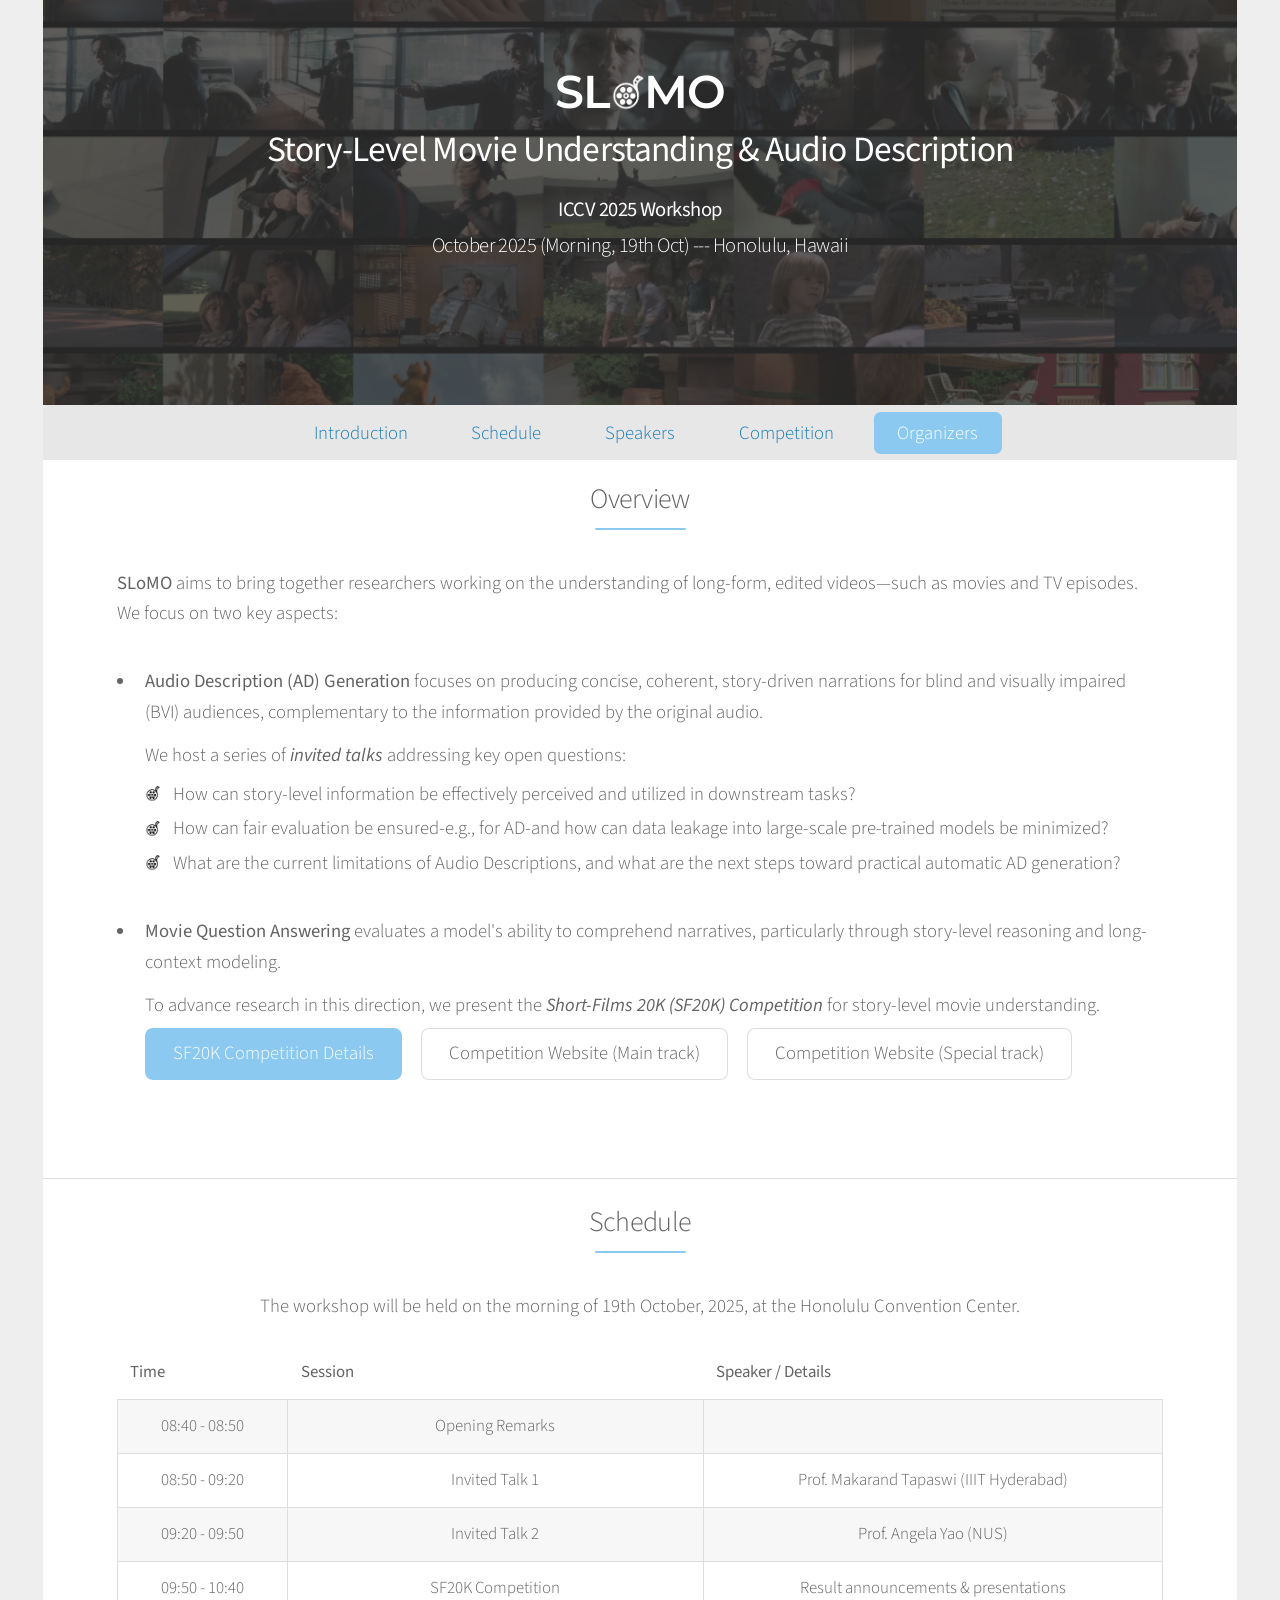
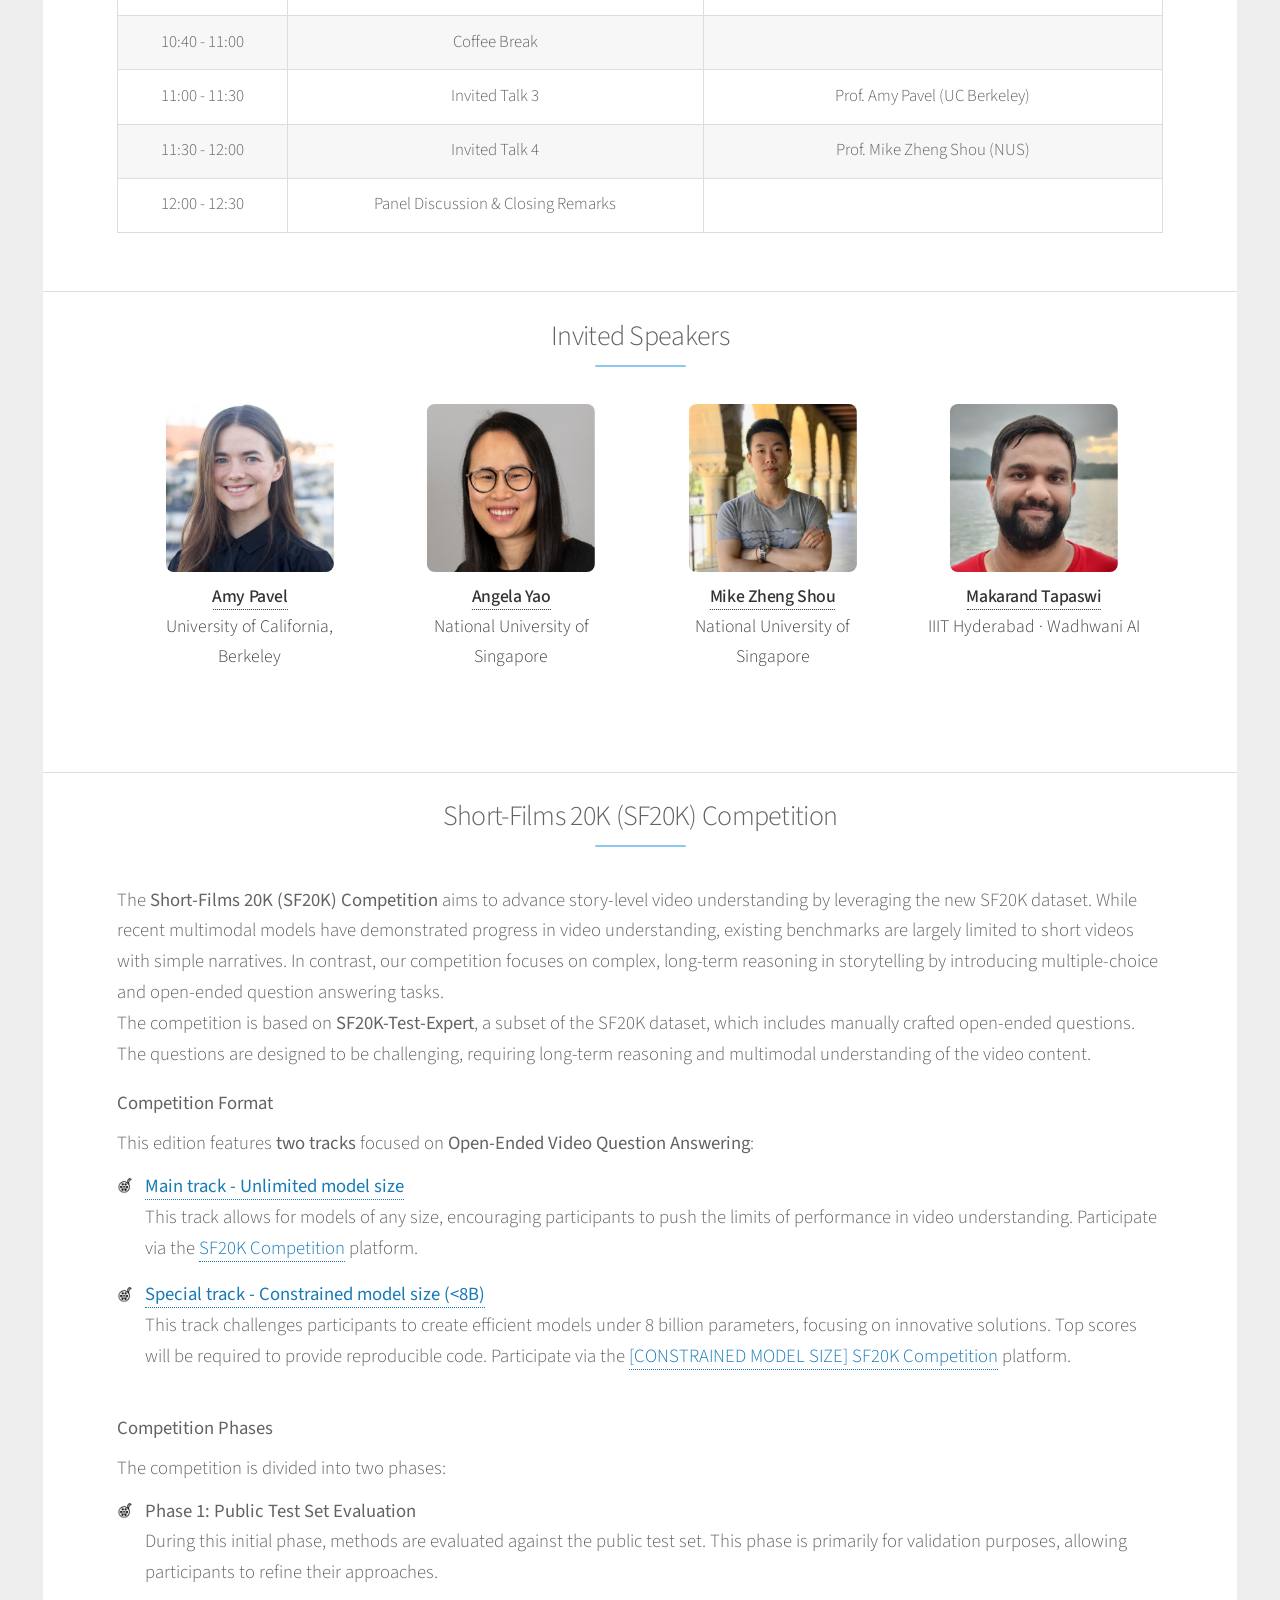
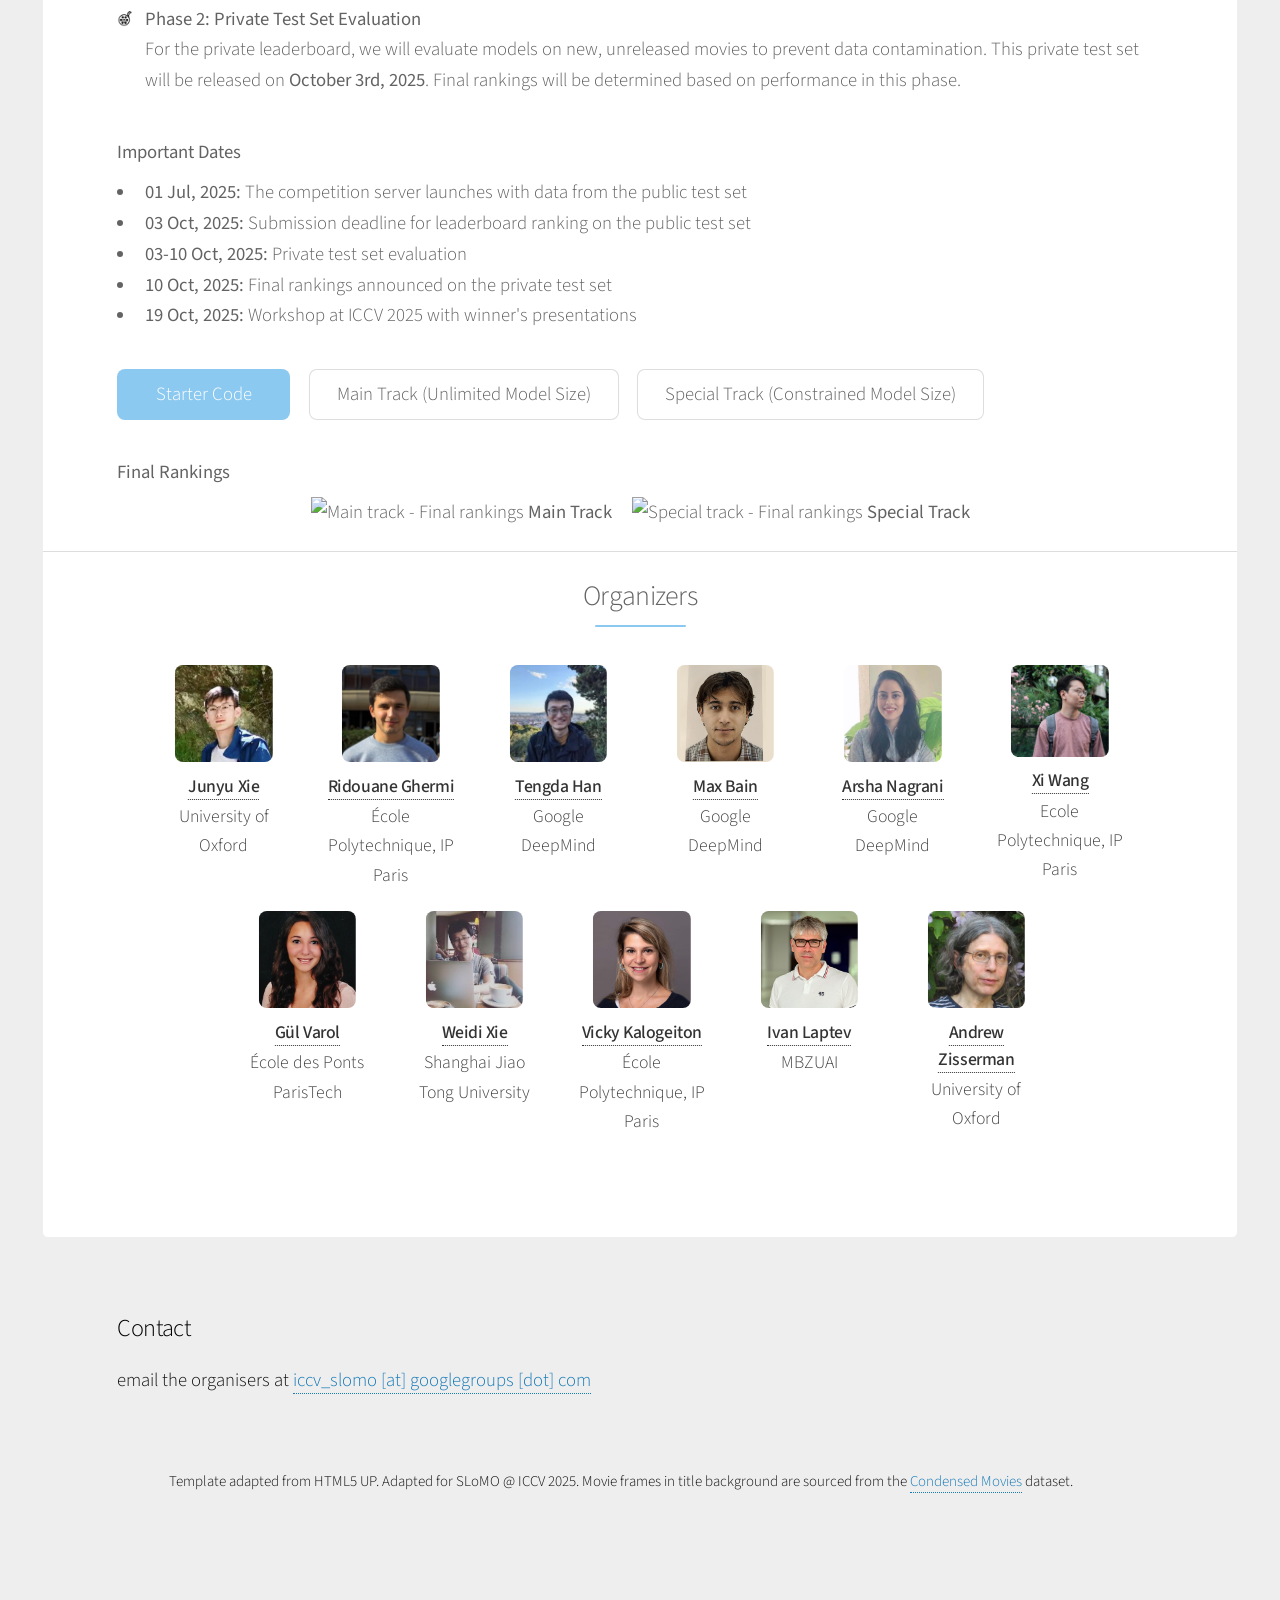
==== commit 829ac31d: "* Update competition results" ====
--- a/index.html
+++ b/index.html
@@ -188,6 +188,19 @@
                                     <li><a href="https://huggingface.co/spaces/SLoMO-Workshop/SF20KCompetition" class="button">Main Track (Unlimited Model Size)</a></li>
                                     <li><a href="https://huggingface.co/spaces/SLoMO-Workshop/SF20KCompetitionConstrained" class="button">Special Track (Constrained Model Size)</a></li>
                                 </ul>
+                                <p style="margin-top: 0.5em;margin-bottom: 0.5em;">
+                                <strong>Final Rankings</strong>
+                                </p>
+                                <div style="display: flex; justify-content: center; gap: 20px;">
+                                <div style="text-align: center;">
+                                <img src="https://github.com/ridouaneg/sf20k/blob/main/data/main_track_final_rankings.png?raw=true" alt="Main track - Final rankings" width="100%">
+                                <strong>Main Track</strong>
+                                </div>
+                                <div style="text-align: center;">
+                                <img src="https://github.com/ridouaneg/sf20k/blob/main/data/special_track_final_rankings.png?raw=true" alt="Special track - Final rankings" width="100%">
+                                <strong>Special Track</strong>
+                                </div>
+                                </div>
                             </section>
 
                         <!-- Organizers -->
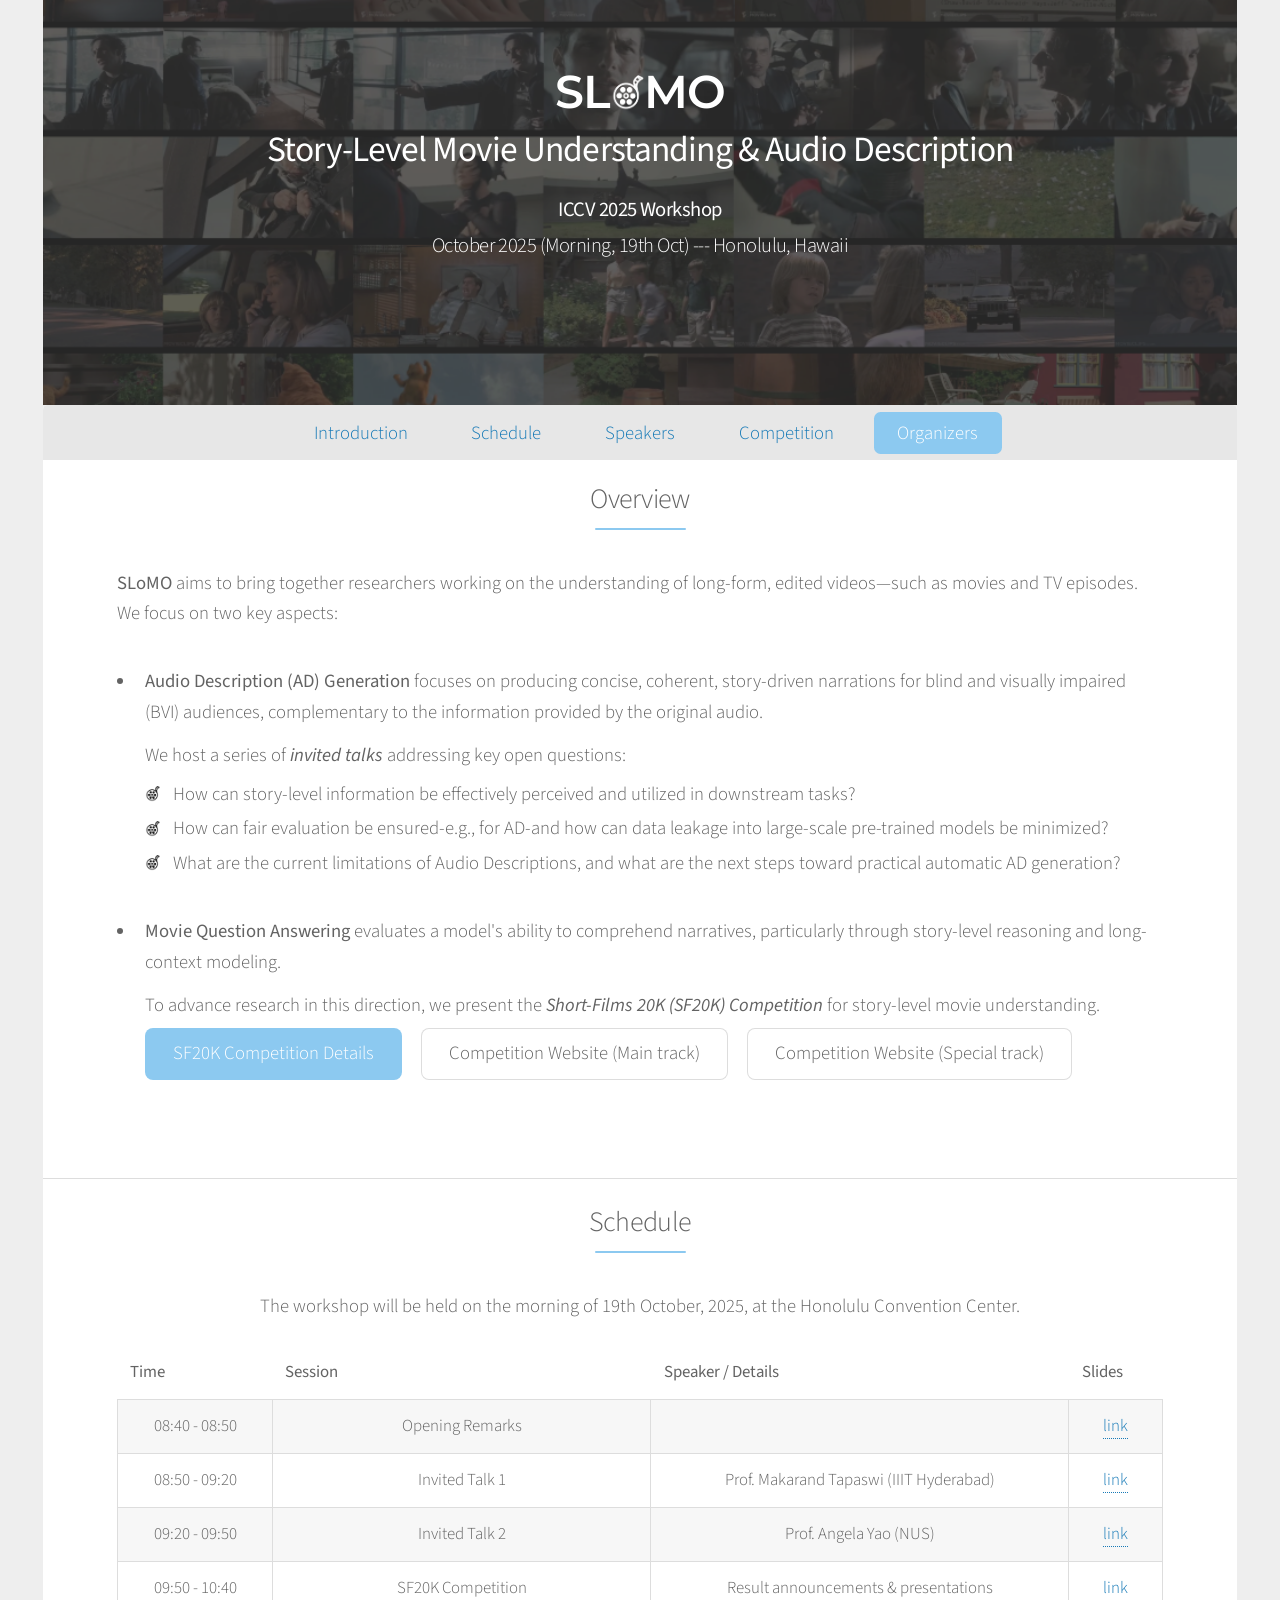
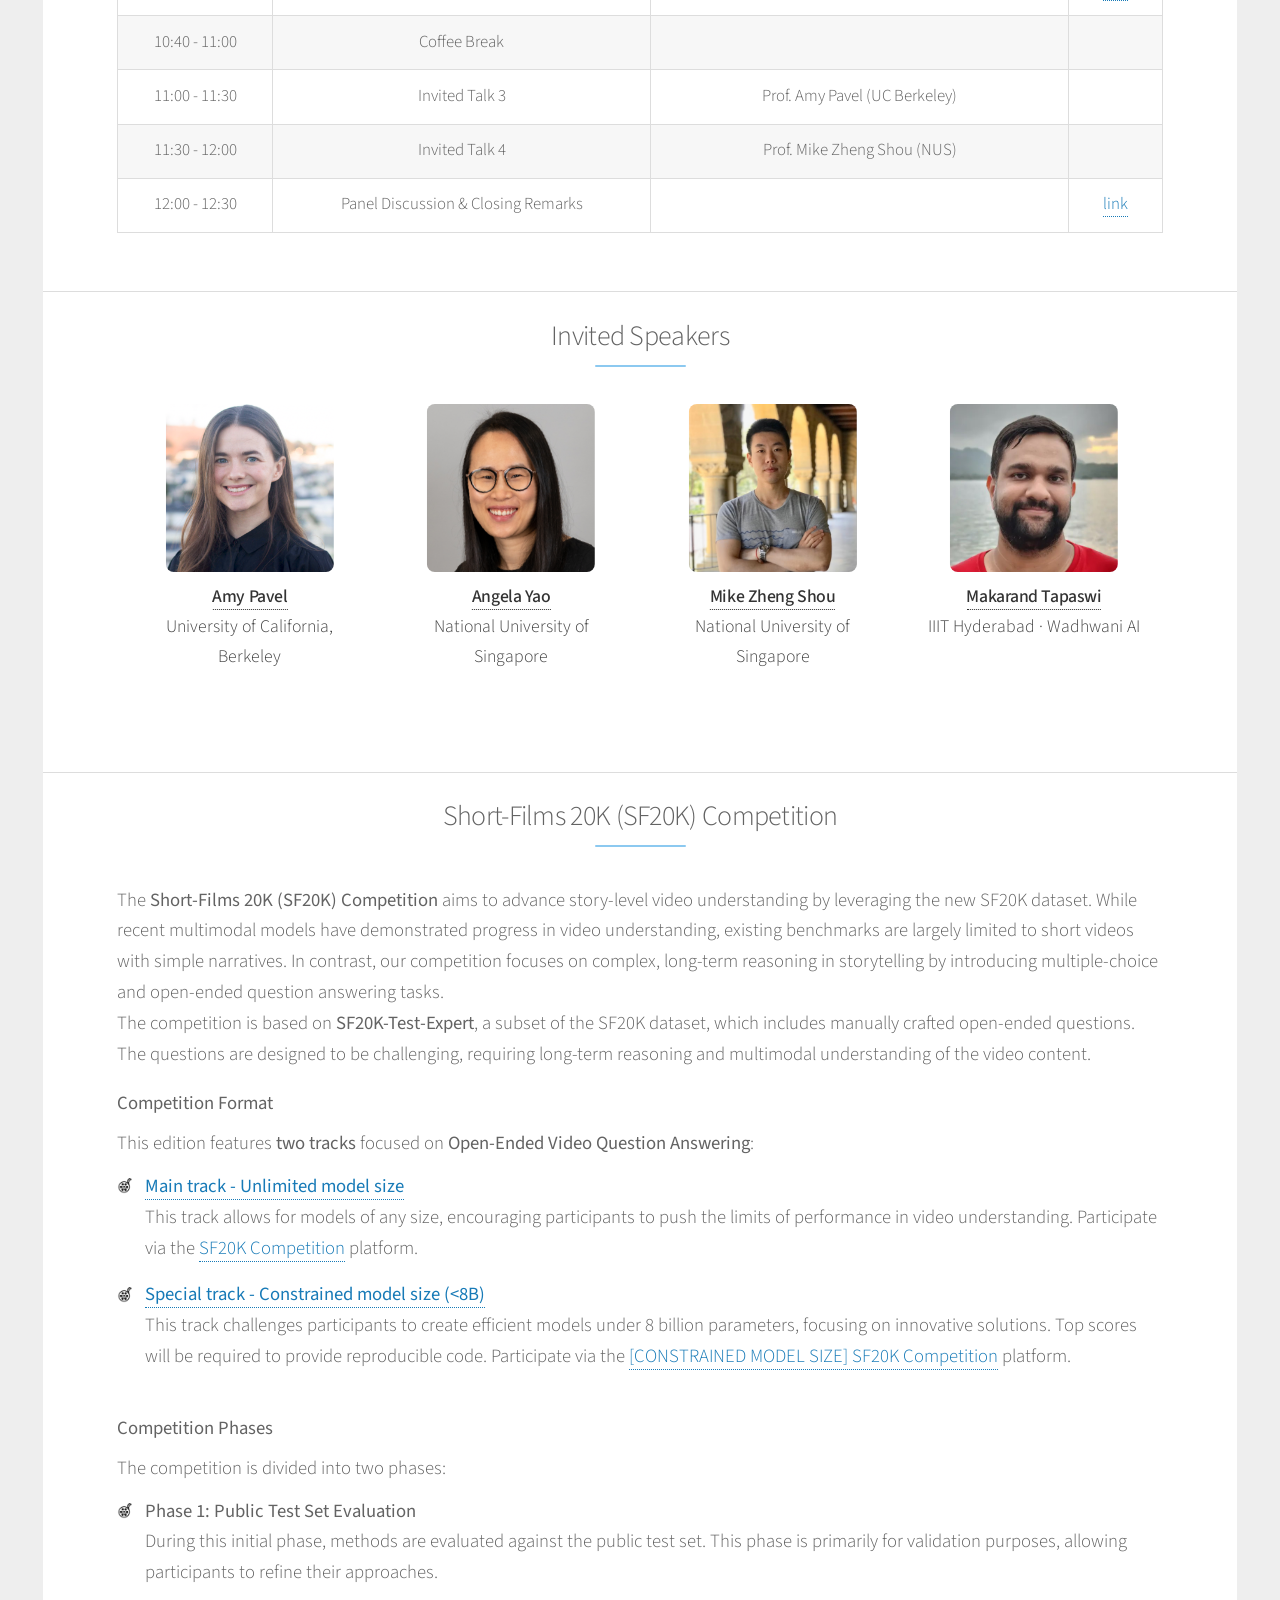
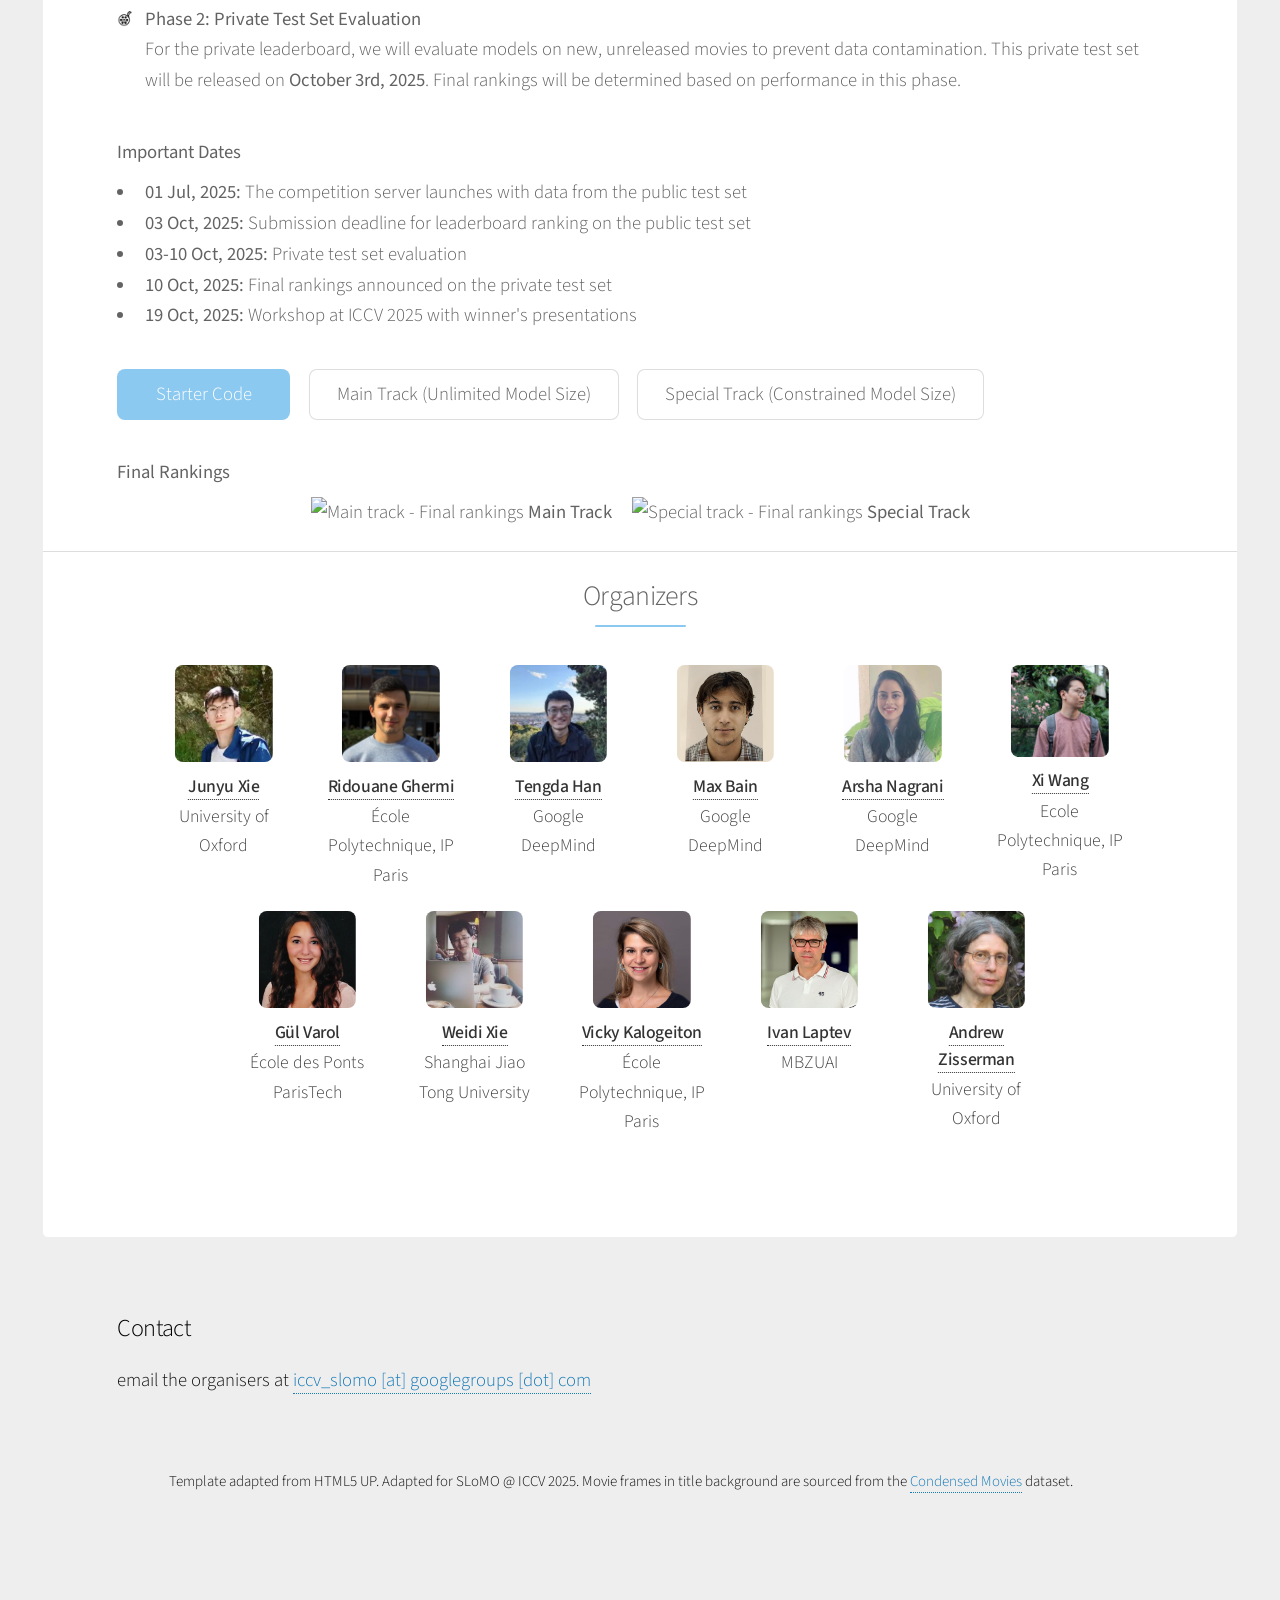
==== commit 177f3370: "Update presentation slides" ====
--- a/index.html
+++ b/index.html
@@ -89,17 +89,17 @@
                                 <p>The workshop will be held on the morning of 19th October, 2025, at the Honolulu Convention Center.</p>
                                 <table class="alt">
                                     <thead>
-                                        <tr><th>Time</th><th>Session</th><th>Speaker / Details</th></tr>
+                                        <tr><th>Time</th><th>Session</th><th>Speaker / Details</th><th>Slides</th></tr>
                                     </thead>
                                     <tbody>
-                                        <tr><td>08:40&nbsp;-&nbsp;08:50</td><td>Opening&nbsp;Remarks</td><td></td></tr>
-                                        <tr><td>08:50&nbsp;-&nbsp;09:20</td><td>Invited&nbsp;Talk&nbsp;1</td><td>Prof.&nbsp;Makarand&nbsp;Tapaswi&nbsp;(IIIT&nbsp;Hyderabad)</td></tr>
-                                        <tr><td>09:20&nbsp;-&nbsp;09:50</td><td>Invited&nbsp;Talk&nbsp;2</td><td>Prof.&nbsp;Angela&nbsp;Yao&nbsp;(NUS)</td></tr>
-                                        <tr><td>09:50&nbsp;-&nbsp;10:40</td><td>SF20K Competition</td><td>Result announcements &amp; presentations</td></tr>
-                                        <tr><td>10:40&nbsp;-&nbsp;11:00</td><td>Coffee&nbsp;Break</td><td></td></tr>
-                                        <tr><td>11:00&nbsp;-&nbsp;11:30</td><td>Invited&nbsp;Talk&nbsp;3</td><td>Prof.&nbsp;Amy&nbsp;Pavel&nbsp;(UC&nbsp;Berkeley)</td></tr>
-                                        <tr><td>11:30&nbsp;-&nbsp;12:00</td><td>Invited&nbsp;Talk&nbsp;4</td><td>Prof.&nbsp;Mike&nbsp;Zheng&nbsp;Shou&nbsp;(NUS)</td></tr>
-                                        <tr><td>12:00&nbsp;-&nbsp;12:30</td><td>Panel&nbsp;Discussion&nbsp;&&nbsp;Closing&nbsp;Remarks</td><td></td></tr>
+                                        <tr><td>08:40&nbsp;-&nbsp;08:50</td><td>Opening&nbsp;Remarks</td><td></td><td><a href="https://drive.google.com/file/d/1ZlL1Ybgg4EXD1yzhZEocW7loCw9Ezism/view?usp=drive_link" target="_blank" rel="noopener">link</a></td></tr>
+                                        <tr><td>08:50&nbsp;-&nbsp;09:20</td><td>Invited&nbsp;Talk&nbsp;1</td><td>Prof.&nbsp;Makarand&nbsp;Tapaswi&nbsp;(IIIT&nbsp;Hyderabad)</td><td><a href="https://drive.google.com/file/d/1yffrX4h2ctUPr3yYYpLNg-2A9OcUy7cD/view?usp=drive_link" target="_blank" rel="noopener">link</a></td></tr>
+                                        <tr><td>09:20&nbsp;-&nbsp;09:50</td><td>Invited&nbsp;Talk&nbsp;2</td><td>Prof.&nbsp;Angela&nbsp;Yao&nbsp;(NUS)</td><td><a href="https://drive.google.com/file/d/1IZ8tlcqLw5lhbCZzEp7LxQz7W2nIKEgA/view?usp=drive_link" target="_blank" rel="noopener">link</a></td></tr>
+                                        <tr><td>09:50&nbsp;-&nbsp;10:40</td><td>SF20K Competition</td><td>Result announcements &amp; presentations</td><td><a href="https://drive.google.com/file/d/1lt8zc6WJMCuatZNtUJiPBwUcasRSwgMg/view?usp=drive_link" target="_blank" rel="noopener">link</a></td></tr>
+                                        <tr><td>10:40&nbsp;-&nbsp;11:00</td><td>Coffee&nbsp;Break</td><td></td><td><a href=""></a></td></tr>
+                                        <tr><td>11:00&nbsp;-&nbsp;11:30</td><td>Invited&nbsp;Talk&nbsp;3</td><td>Prof.&nbsp;Amy&nbsp;Pavel&nbsp;(UC&nbsp;Berkeley)</td><td><a href=""></a></td></tr>
+                                        <tr><td>11:30&nbsp;-&nbsp;12:00</td><td>Invited&nbsp;Talk&nbsp;4</td><td>Prof.&nbsp;Mike&nbsp;Zheng&nbsp;Shou&nbsp;(NUS)</td><td><a href=""></a></td></tr>
+                                        <tr><td>12:00&nbsp;-&nbsp;12:30</td><td>Panel&nbsp;Discussion&nbsp;&&nbsp;Closing&nbsp;Remarks</td><td></td><td><a href="https://drive.google.com/file/d/1-zCukjluq-erOpgnuhkAWSEoOzcsbcDl/view?usp=drive_link" target="_blank" rel="noopener">link</a></td></tr>
                                     </tbody>
                                 </table>
                             </section>
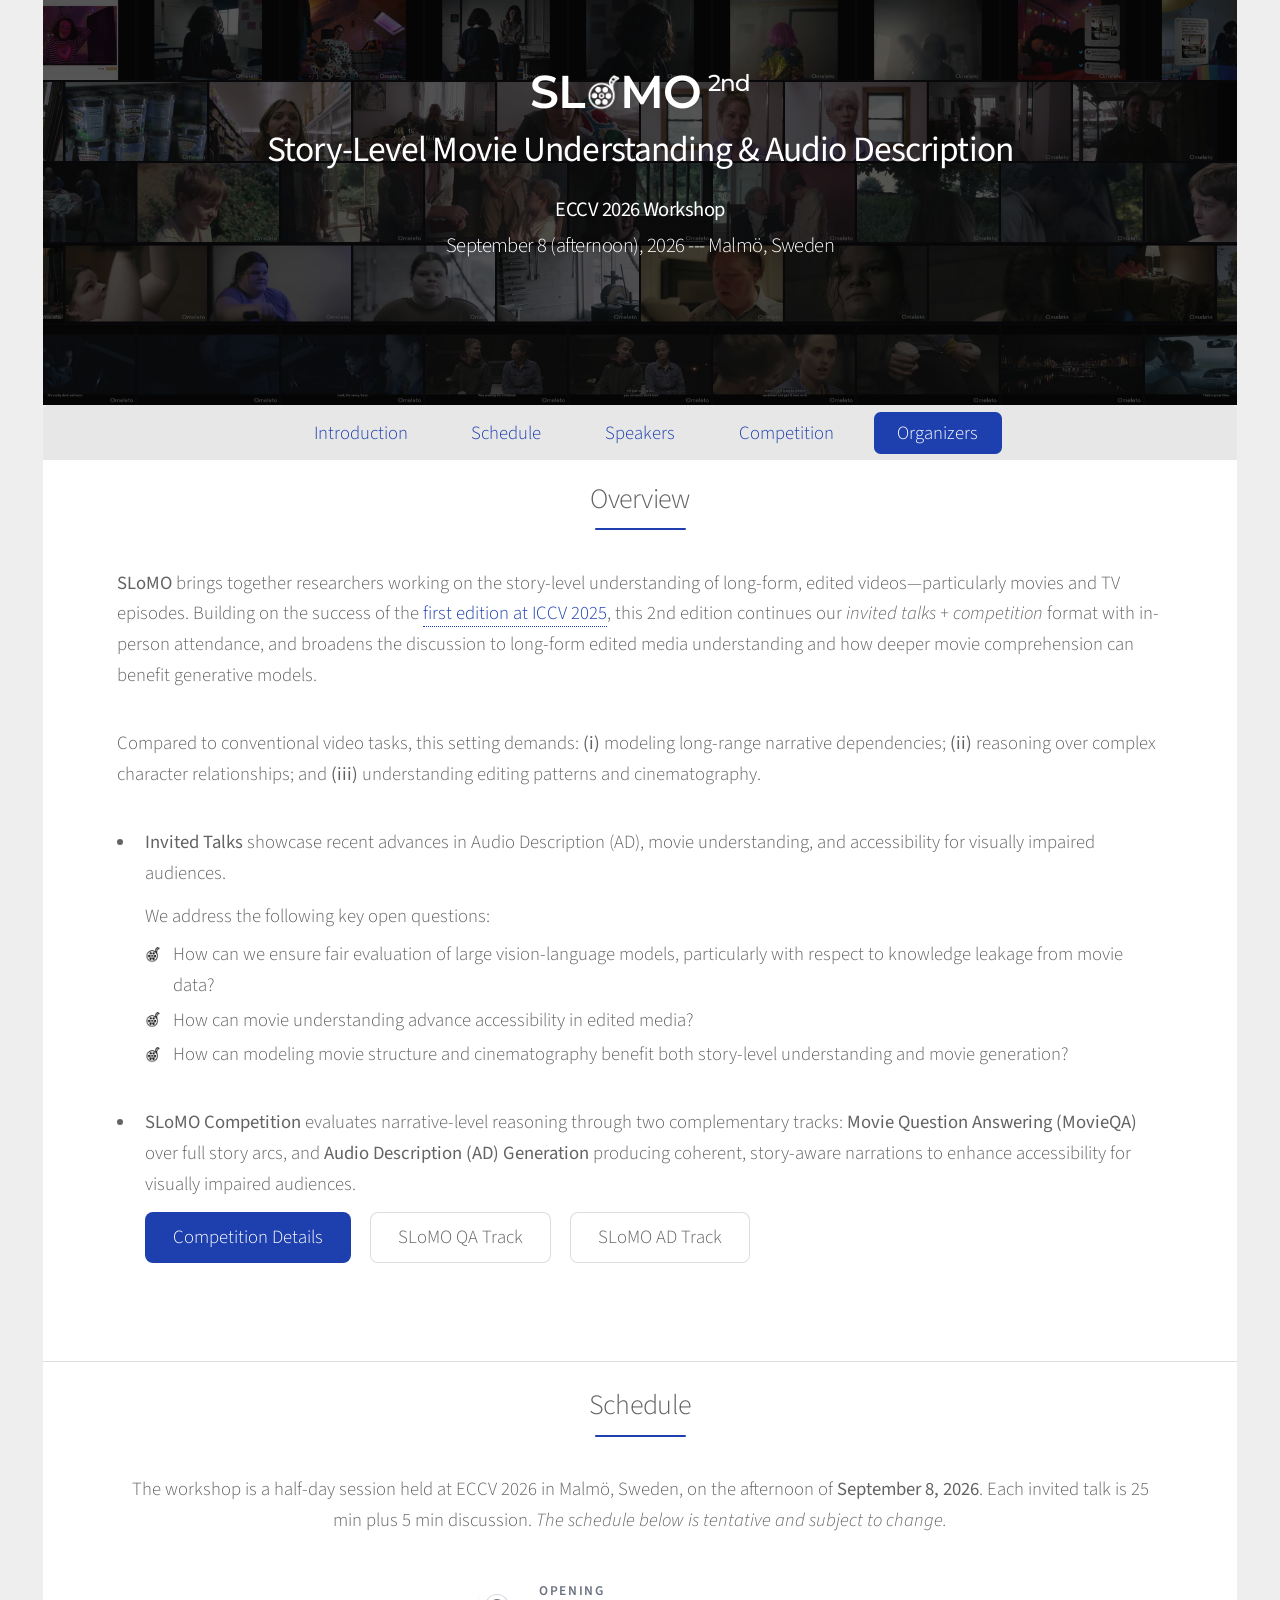
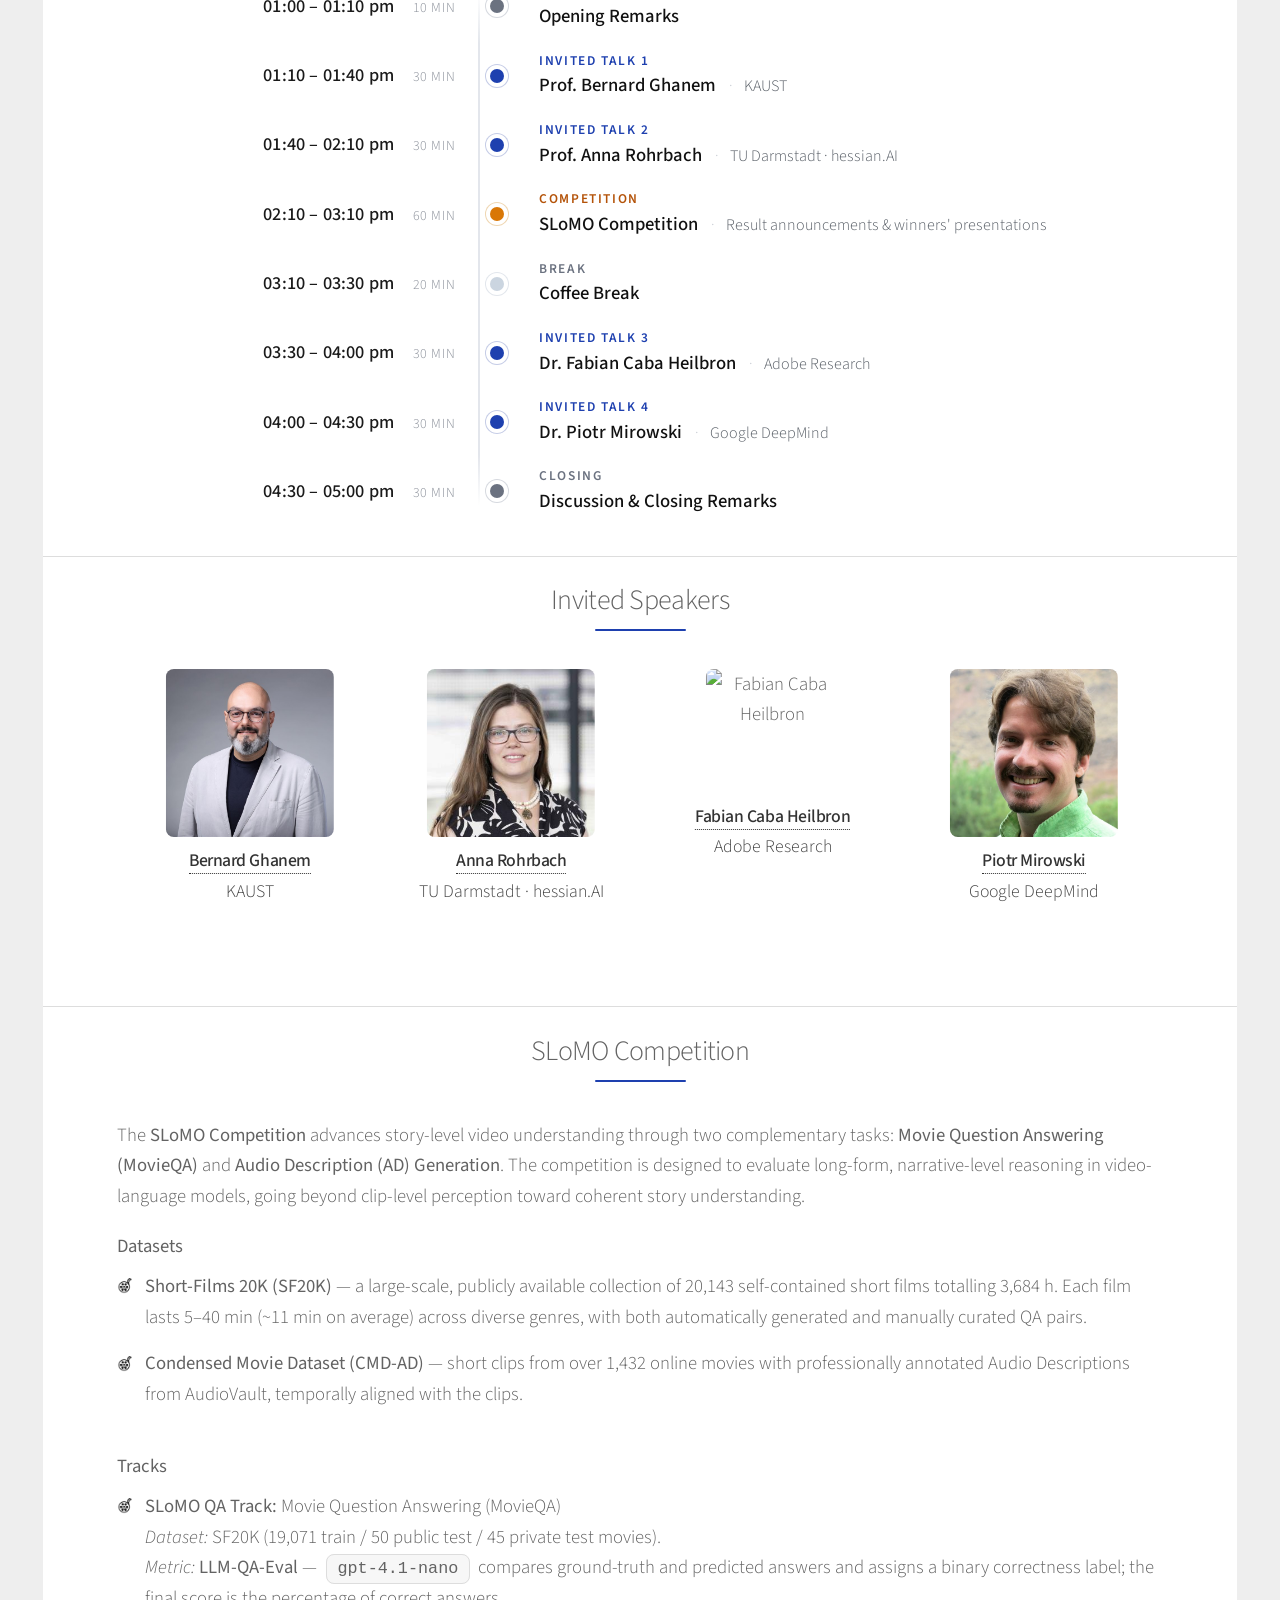
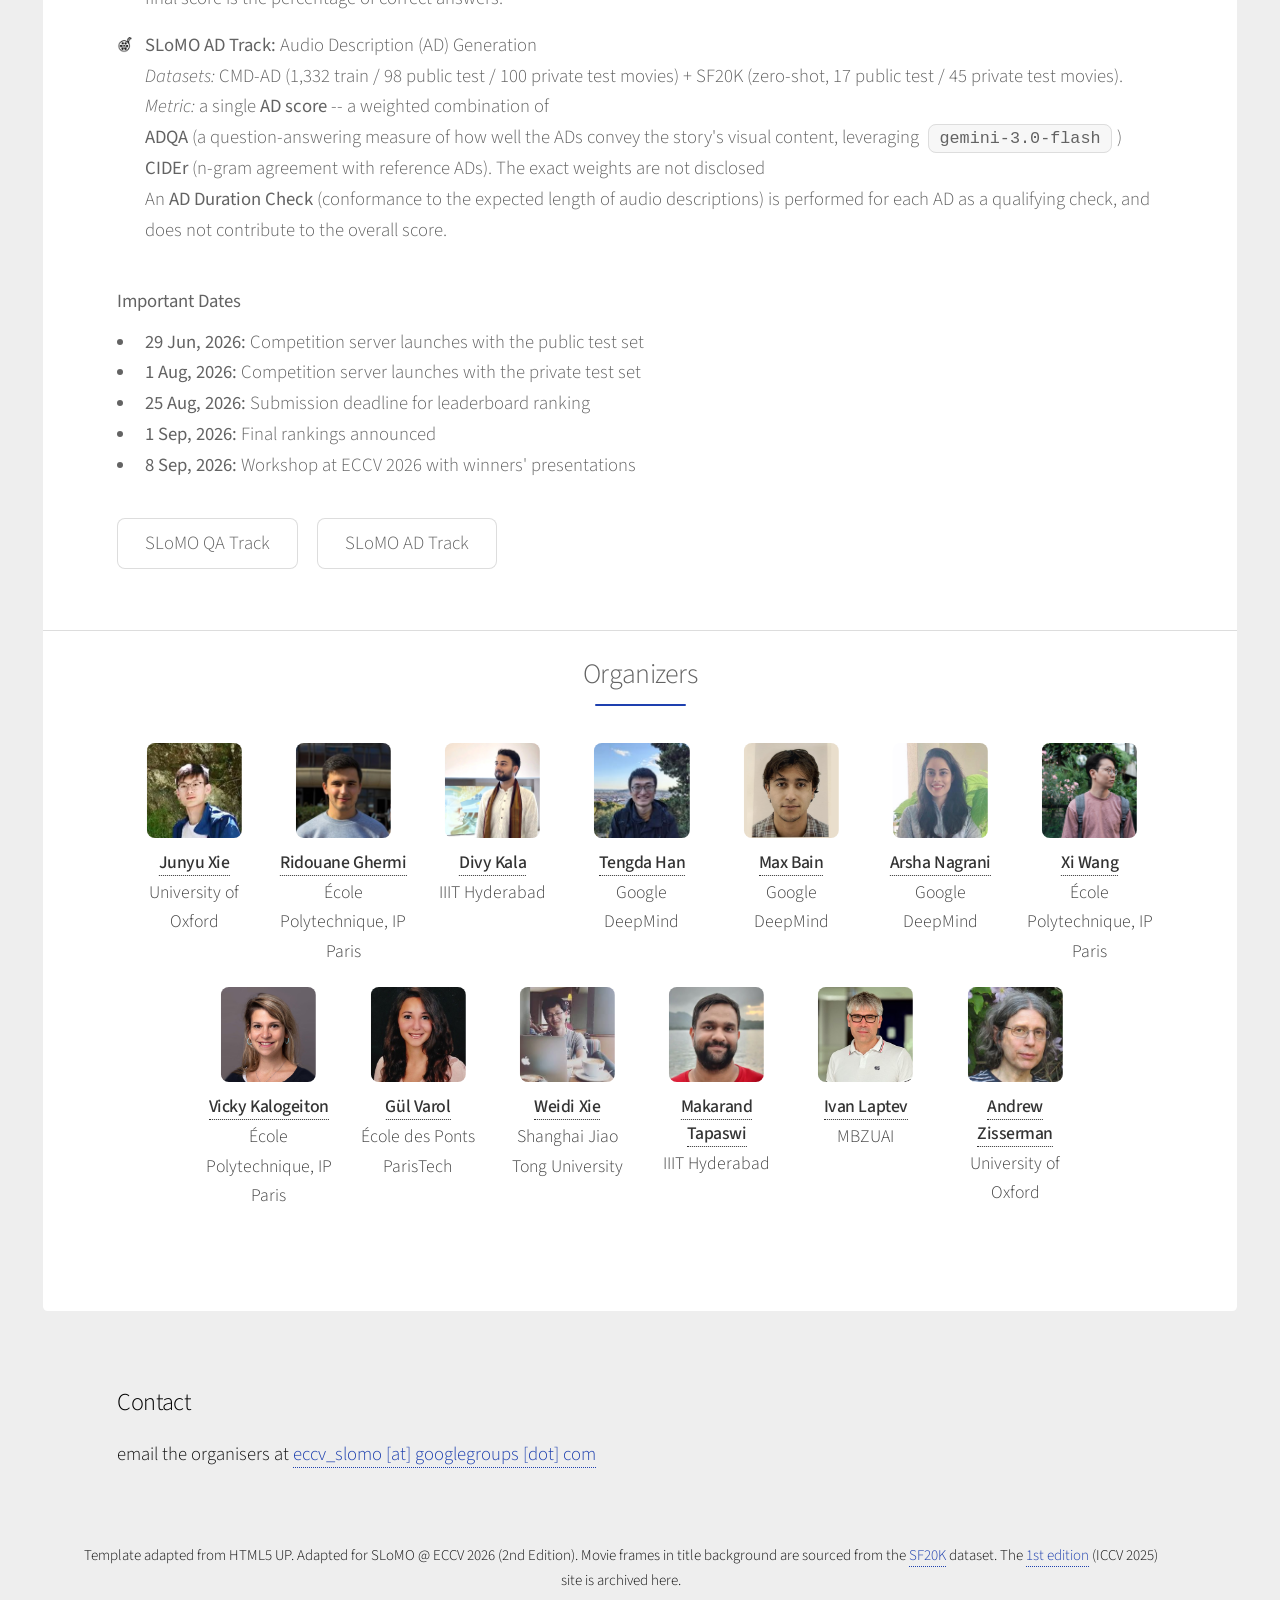
==== commit 58b866f7: "* Reorder the webpages" ====
--- a/index.html
+++ b/index.html
@@ -1,301 +1,21 @@
 <!DOCTYPE HTML>
 <!--
-    SLoMO Workshop @ ICCV 2025 - Story-Level Movie Understanding & Audio Description
-    Based on the "Stellar" template by HTML5 UP (CCA 3.0 licence)
+    SLoMO Workshop — root redirect.
+    The bare domain forwards to the current edition (ECCV 2026).
+    Editions are archived per-conference:
+      - ICCV 2025 (1st edition):  /iccv2025/
+      - ECCV 2026 (2nd edition):  /eccv2026/
 -->
-<html>
+<html lang="en">
     <head>
-        <title>SLoMO - ICCV 2025 Workshop</title>
         <meta charset="utf-8" />
-        <meta name="viewport" content="width=device-width, initial-scale=1, user-scalable=no" />
-        <meta property="og:image" content="https://slomo-workshop.github.io/assets/css/images/hero_bg.png" />
-        <link rel="icon" type="image/png" href="assets/css/images/slomo_O_black.png" />
-        <link rel="stylesheet" href="assets/css/main.css" />
-        <link rel="stylesheet" href="assets/css/slomo.css" />
-        <noscript><link rel="stylesheet" href="assets/css/noscript.css" /></noscript>
-        <link href="https://fonts.googleapis.com/css2?family=Montserrat&display=swap" rel="stylesheet">
+        <title>SLoMO Workshop</title>
+        <link rel="canonical" href="https://slomo-workshop.github.io/eccv2026/" />
+        <meta http-equiv="refresh" content="0; url=./eccv2026/" />
+        <script>window.location.replace("./eccv2026/");</script>
     </head>
-    <body class="">
-
-        <!-- Wrapper -->
-            <div id="wrapper">
-                <!-- Header -->
-                    <header id="header" class="alt">
-                        <div class="hero-bg"></div>        
-                        <h1><span style="font-size: 1.3em; font-weight: 600; font-family: 'Montserrat', sans-serif;">SL<img src="images/slomo_O.png" alt="film icon" style="height: 0.8em; vertical-align: middle;position: relative; top: -2px;"">MO</span><br> <div style="height:10px;"></div> Story-Level Movie Understanding &amp; Audio Description</h1>
-                        <div style="height:16px;"></div>
-                        <span style="font-size: 1.1em;"><p><strong>ICCV 2025 Workshop</strong></p></span>
-                        <span style="font-size: 1.1em;"><p>October 2025 (Morning, 19th Oct) --- Honolulu, Hawaii</p></span>
-                    </header>
-                <!-- Nav -->
-                    <nav id="nav">
-                        <ul>
-                            <li><a href="#intro" class="active">Introduction</a></li>
-                            <li><a href="#schedule">Schedule</a></li>
-                            <li><a href="#speakers">Speakers</a></li>
-                            <li><a href="#challenge">Competition</a></li>
-                            <li><a href="#organizers">Organizers</a></li>
-                        </ul>
-                    </nav>
-
-                <!-- Main -->
-                    <div id="main">
-
-                        <!-- Introduction -->
-                            <section id="intro" class="main">
-                                <div class="spotlight">
-                                    <div class="content">
-                                        <header class="major">
-                                            <h2>Overview</h2>
-                                        </header>
-                                        <p>
-                                        <strong>SLoMO</strong> aims to bring together researchers working on the understanding of long-form, edited videos—such as movies and TV episodes. We focus on two key aspects:
-                                        </p>
-
-                                        <ul>
-                                        <li>
-                                            <strong>Audio Description (AD) Generation</strong> focuses on producing concise, coherent, story-driven narrations for blind and visually impaired (BVI) audiences, complementary to the information provided by the original audio.
-                                            <div style="height:12px;"></div>
-                                            We host a series of <strong><em>invited talks</em></strong> addressing key open questions:
-                                            <div style="height:8px;"></div>
-                                            <ul class="icon-bullets">
-                                            <li>How can story-level information be effectively perceived and utilized in downstream tasks?</li>
-                                            <li>How can fair evaluation be ensured-e.g., for AD-and how can data leakage into large-scale pre-trained models be minimized?</li>
-                                            <li>What are the current limitations of Audio Descriptions, and what are the next steps toward practical automatic AD generation?</li>
-                                            </ul>
-                                        </li>
-                                        <li>
-                                            <strong>Movie Question Answering</strong> evaluates a model's ability to comprehend narratives, particularly through story-level reasoning and long-context modeling.<br>
-                                            <div style="height:12px;"></div>
-                                            To advance research in this direction, we present the <strong><em>Short-Films 20K (SF20K) Competition</em></strong> for story-level movie understanding.
-                                            <div style="height:8px;"></div>
-                                            <ul class="actions">
-                                            <li><a href="#challenge" class="button primary">SF20K Competition Details</a></li>
-                                            <li><a href="https://huggingface.co/spaces/SLoMO-Workshop/SF20KCompetition" class="button">Competition Website (Main track)</a></li>
-                                            <li><a href="https://huggingface.co/spaces/SLoMO-Workshop/SF20KCompetitionConstrained" class="button">Competition Website (Special track)</a></li>
-                                            </ul>
-                                        </li>
-                                        </ul>
-
-                                    </div>
-                                </div>
-                            </section>
-
-                        <!-- Schedule -->
-                            <section id="schedule" class="main special">
-                                <header class="major">
-                                    <h2>Schedule</h2>
-                                </header>
-                                <p>The workshop will be held on the morning of 19th October, 2025, at the Honolulu Convention Center.</p>
-                                <table class="alt">
-                                    <thead>
-                                        <tr><th>Time</th><th>Session</th><th>Speaker / Details</th><th>Slides</th></tr>
-                                    </thead>
-                                    <tbody>
-                                        <tr><td>08:40&nbsp;-&nbsp;08:50</td><td>Opening&nbsp;Remarks</td><td></td><td><a href="https://drive.google.com/file/d/1ZlL1Ybgg4EXD1yzhZEocW7loCw9Ezism/view?usp=drive_link" target="_blank" rel="noopener">link</a></td></tr>
-                                        <tr><td>08:50&nbsp;-&nbsp;09:20</td><td>Invited&nbsp;Talk&nbsp;1</td><td>Prof.&nbsp;Makarand&nbsp;Tapaswi&nbsp;(IIIT&nbsp;Hyderabad)</td><td><a href="https://drive.google.com/file/d/1yffrX4h2ctUPr3yYYpLNg-2A9OcUy7cD/view?usp=drive_link" target="_blank" rel="noopener">link</a></td></tr>
-                                        <tr><td>09:20&nbsp;-&nbsp;09:50</td><td>Invited&nbsp;Talk&nbsp;2</td><td>Prof.&nbsp;Angela&nbsp;Yao&nbsp;(NUS)</td><td><a href="https://drive.google.com/file/d/1IZ8tlcqLw5lhbCZzEp7LxQz7W2nIKEgA/view?usp=drive_link" target="_blank" rel="noopener">link</a></td></tr>
-                                        <tr><td>09:50&nbsp;-&nbsp;10:40</td><td>SF20K Competition</td><td>Result announcements &amp; presentations</td><td><a href="https://drive.google.com/file/d/1lt8zc6WJMCuatZNtUJiPBwUcasRSwgMg/view?usp=drive_link" target="_blank" rel="noopener">link</a></td></tr>
-                                        <tr><td>10:40&nbsp;-&nbsp;11:00</td><td>Coffee&nbsp;Break</td><td></td><td><a href=""></a></td></tr>
-                                        <tr><td>11:00&nbsp;-&nbsp;11:30</td><td>Invited&nbsp;Talk&nbsp;3</td><td>Prof.&nbsp;Amy&nbsp;Pavel&nbsp;(UC&nbsp;Berkeley)</td><td><a href=""></a></td></tr>
-                                        <tr><td>11:30&nbsp;-&nbsp;12:00</td><td>Invited&nbsp;Talk&nbsp;4</td><td>Prof.&nbsp;Mike&nbsp;Zheng&nbsp;Shou&nbsp;(NUS)</td><td><a href=""></a></td></tr>
-                                        <tr><td>12:00&nbsp;-&nbsp;12:30</td><td>Panel&nbsp;Discussion&nbsp;&&nbsp;Closing&nbsp;Remarks</td><td></td><td><a href="https://drive.google.com/file/d/1-zCukjluq-erOpgnuhkAWSEoOzcsbcDl/view?usp=drive_link" target="_blank" rel="noopener">link</a></td></tr>
-                                    </tbody>
-                                </table>
-                            </section>
-                        
-                        <!-- Speakers -->
-                        <section id="speakers" class="main special">
-                        <header class="major">
-                            <h2>Invited Speakers</h2>
-                        </header>
-
-                        <ul class="features">
-                            <li>
-                            <span class="image avatar"><img src="photos/amypavel.png" alt="Amy Pavel" /></span>
-                            <h3><a href="https://amypavel.com/" target="_blank" rel="noopener">Amy Pavel</a></h3>
-                            <p>University of California, Berkeley</p>
-                            </li>
-                            <li>
-                            <span class="image avatar"><img src="photos/angelayao.png" alt="Angela Yao" /></span>
-                            <h3><a href="https://www.comp.nus.edu.sg/~ayao/" target="_blank" rel="noopener">Angela Yao</a></h3>
-                            <p>National University of Singapore</p>
-                            </li>
-                            <li>
-                            <span class="image avatar"><img src="photos/mikeshou.jpg" alt="Mike Zheng Shou" /></span>
-                            <h3><a href="https://sites.google.com/view/showlab" target="_blank" rel="noopener">Mike Zheng Shou</a></h3>
-                            <p>National University of Singapore</p>
-                            </li>
-                            <li>
-                            <span class="image avatar"><img src="photos/makarandtapaswi.jpg" alt="Makarand Tapaswi" /></span>
-                            <h3><a href="https://makarandtapaswi.github.io/" target="_blank" rel="noopener">Makarand Tapaswi</a></h3>
-                            <p>IIIT Hyderabad · Wadhwani AI</p>
-                            </li>
-                        </ul>
-                        </section>
-                        
-                        <!-- Competition -->
-                            <section id="challenge" class="main">
-                                <header class="major">
-                                    <h2>Short-Films 20K (SF20K) Competition</h2>
-                                </header>
-                                <p style="margin-bottom: 1.0em;">
-                                    <!-- Test your model's ability to perform <em>story-level reasoning</em> on the <a href="https://arxiv.org/abs/2406.10221v2"><strong>Short-Films 20K (SF20K)</strong> dataset</a> - 20,143 publicly-available short films (3,684 h) with automatically and manually curated question-answer pairs. -->
-                                    The <strong>Short-Films 20K (SF20K) Competition</strong> aims to advance story-level video understanding by leveraging the new SF20K dataset. While recent multimodal models have demonstrated progress in video understanding, existing benchmarks are largely limited to short videos with simple narratives. In contrast, our competition focuses on complex, long-term reasoning in storytelling by introducing multiple-choice and open-ended question answering tasks.
-                                    <br>
-                                    The competition is based on <strong>SF20K-Test-Expert</strong>, a subset of the SF20K dataset, which includes manually crafted open-ended questions. The questions are designed to be challenging, requiring long-term reasoning and multimodal understanding of the video content.
-                                </p>
-                                <p style="margin-top: 0.5em;margin-bottom: 0.5em;">
-                                    <strong>Competition Format</strong>
-                                </p>
-                                This edition features <strong>two tracks</strong> focused on <strong>Open-Ended Video Question Answering</strong>:
-                                <div style="height:12px;"></div>
-                                <ul class="icon-bullets", style="margin-bottom: 2.2em;">
-                                    <!-- <li><strong>Phase&nbsp;1: Public Test Set Evaluation</strong> <br> During this initial phase, methods are evaluated against the public test set. This phase is primarily for validation purposes, allowing participants to refine their approaches.</li>
-                                    <div style="height:12px;"></div>
-                                    <li><strong>Phase&nbsp;2: Private Test Set Evaluation</strong> <br> The second phase involves evaluation on the <b>private test set</b>, which will be released on <b>October 3rd, 2025</b>. Final rankings will be determined based on performance in this phase. Further instructions regarding the private test set evaluation will be provided closer to the release date.</li> -->
-                                    <li><strong><a href="https://huggingface.co/spaces/SLoMO-Workshop/SF20KCompetition">Main track - Unlimited model size</a></strong> <br>
-                                    This track allows for models of any size, encouraging participants to push the limits of performance in video understanding. Participate via the <a href="https://huggingface.co/spaces/SLoMO-Workshop/SF20KCompetition">SF20K Competition</a> platform.
-                                    <div style="height:12px;"></div>
-                                    <li><strong><a href="https://huggingface.co/spaces/SLoMO-Workshop/SF20KCompetitionConstrained">Special track - Constrained model size (&lt;8B)</a></strong> <br>
-                                    This track challenges participants to create efficient models under 8 billion parameters, focusing on innovative solutions. Top scores will be required to provide reproducible code. Participate via the <a href="https://huggingface.co/spaces/SLoMO-Workshop/SF20KCompetitionConstrained">[CONSTRAINED MODEL SIZE] SF20K Competition</a> platform.
-                                </ul>
-                                <!-- Key dates -->
-                                <p style="margin-top: 0.5em;margin-bottom: 0.5em;">
-                                    <strong>Competition Phases</strong>
-                                </p>
-                                The competition is divided into two phases:
-                                <div style="height:12px;"></div>
-                                <ul class="icon-bullets", style="margin-bottom: 2.2em;">
-                                    <li><strong>Phase 1: Public Test Set Evaluation</strong> <br>
-                                    During this initial phase, methods are evaluated against the public test set. This phase is primarily for validation purposes, allowing participants to refine their approaches. 
-                                    <div style="height:12px;"></div>
-                                    <li><strong>Phase 2: Private Test Set Evaluation</strong> <br>
-                                    For the private leaderboard, we will evaluate models on new, unreleased movies to prevent data contamination. This private test set will be released on <strong>October 3rd, 2025</strong>. Final rankings will be determined based on performance in this phase. <br>
-                                </ul>
-                                <p style="margin-top: 0.5em;margin-bottom: 0.5em;">
-                                    <strong>Important Dates</strong>
-                                </p>
-                                <ul class="key-dates">
-                                <li><strong>01 Jul, 2025:</strong> The competition server launches with data from the public test set</li>
-                                <li><strong>03 Oct, 2025:</strong> Submission deadline for leaderboard ranking on the public test set</li>
-                                <li><strong>03-10 Oct, 2025:</strong> Private test set evaluation</li>
-                                <li><strong>10 Oct, 2025:</strong> Final rankings announced on the private test set</li>
-                                <li><strong>19 Oct, 2025:</strong> Workshop at ICCV 2025 with winner's presentations</li>
-                                </ul>
-                                <ul class="actions">
-                                    <li><a href="https://github.com/ridouaneg/sf20k/blob/main/notebooks/competition_tutorial.ipynb" class="button primary">Starter Code</a></li>
-                                    <li><a href="https://huggingface.co/spaces/SLoMO-Workshop/SF20KCompetition" class="button">Main Track (Unlimited Model Size)</a></li>
-                                    <li><a href="https://huggingface.co/spaces/SLoMO-Workshop/SF20KCompetitionConstrained" class="button">Special Track (Constrained Model Size)</a></li>
-                                </ul>
-                                <p style="margin-top: 0.5em;margin-bottom: 0.5em;">
-                                <strong>Final Rankings</strong>
-                                </p>
-                                <div style="display: flex; justify-content: center; gap: 20px;">
-                                <div style="text-align: center;">
-                                <img src="https://github.com/ridouaneg/sf20k/blob/main/data/main_track_final_rankings.png?raw=true" alt="Main track - Final rankings" width="100%">
-                                <strong>Main Track</strong>
-                                </div>
-                                <div style="text-align: center;">
-                                <img src="https://github.com/ridouaneg/sf20k/blob/main/data/special_track_final_rankings.png?raw=true" alt="Special track - Final rankings" width="100%">
-                                <strong>Special Track</strong>
-                                </div>
-                                </div>
-                            </section>
-
-                        <!-- Organizers -->
-                        <section id="organizers" class="main special">
-                        <header class="major">
-                            <h2>Organizers</h2>
-                        </header>
-
-                        <ul class="features">
-                            <li>
-                            <span class="image avatar"><img src="photos/junyuxie.jpg" alt="Junyu Xie" /></span>
-                            <h3><a href="https://jyxarthur.github.io/" target="_blank" rel="noopener">Junyu Xie</a></h3>
-                            <p>University of Oxford</p>
-                            </li>
-                            <li>
-                            <span class="image avatar"><img src="photos/ridouaneghermi.jfif" alt="Ridouane Ghermi" /></span>
-                            <h3><a href="https://ridouaneg.github.io/" target="_blank" rel="noopener">Ridouane Ghermi</a></h3>
-                            <p>École Polytechnique, IP Paris</p>
-                            </li>
-                            <li>
-                            <span class="image avatar"><img src="photos/tengdahan.jfif" alt="Tengda Han" /></span>
-                            <h3><a href="https://tengdahan.github.io/" target="_blank" rel="noopener">Tengda Han</a></h3>
-                            <p>Google DeepMind</p>
-                            </li>
-                            <li>
-                            <span class="image avatar"><img src="photos/maxbain.jpg" alt="Max Bain" /></span>
-                            <h3><a href="https://maxbain.com/" target="_blank" rel="noopener">Max Bain</a></h3>
-                            <p>Google DeepMind</p>
-                            </li>
-                            <li>
-                            <span class="image avatar"><img src="photos/arshanagrani.jpeg" alt="Arsha Nagrani" /></span>
-                            <h3><a href="https://a-nagrani.github.io/" target="_blank" rel="noopener">Arsha Nagrani</a></h3>
-                            <p>Google DeepMind</p>
-                            </li>
-                            <li>
-                            <span class="image avatar"><img src="photos/xiwang.jpg" alt="Xi Wang" /></span>
-                            <h3><a href="https://triocrossing.github.io/" target="_blank" rel="noopener">Xi Wang</a></h3>
-                            <p>Ecole Polytechnique, IP Paris</p>
-                            </li>
-                            <li>
-                            <span class="image avatar"><img src="photos/gulvarol.jpg" alt="Gül Varol" /></span>
-                            <h3><a href="https://gulvarol.github.io/" target="_blank" rel="noopener">Gül Varol</a></h3>
-                            <p>École des Ponts ParisTech</p>
-                            </li>
-                            <li>
-                            <span class="image avatar"><img src="photos/weidixie.jfif" alt="Weidi Xie" /></span>
-                            <h3><a href="https://weidixie.github.io/" target="_blank" rel="noopener">Weidi Xie</a></h3>
-                            <p>Shanghai Jiao Tong University</p>
-                            </li>
-                            <li>
-                            <span class="image avatar"><img src="photos/vickykalogeiton.jpg" alt="Vicky Kalogeiton" /></span>
-                            <h3><a href="https://vicky.kalogeiton.info/" target="_blank" rel="noopener">Vicky Kalogeiton</a></h3>
-                            <p>École Polytechnique, IP Paris</p>
-                            </li>
-                            <li>
-                            <span class="image avatar"><img src="photos/ivanlaptev.jpg" alt="Ivan Laptev" /></span>
-                            <h3><a href="https://www.di.ens.fr/~laptev/" target="_blank" rel="noopener">Ivan Laptev</a></h3>
-                            <p>MBZUAI</p>
-                            </li>
-                            <li>
-                            <span class="image avatar"><img src="photos/andrewzisserman.jpg" alt="Andrew Zisserman" /></span>
-                            <h3><a href="https://www.robots.ox.ac.uk/~az/" target="_blank" rel="noopener">Andrew Zisserman</a></h3>
-                            <p>University of Oxford</p>
-                            </li>
-                        </ul>
-                        </section>
-
-                    </div>
-
-                <!-- Footer -->
-                    <footer id="footer">
-                        <section>
-                            <h2>Contact</h2>
-                            <p>email the organisers at <a href="">iccv_slomo [at] googlegroups [dot] com</a></p>
-                        </section>
-                        <!-- <section>
-                            <h2>Links</h2>
-                            <ul class="icons">
-                                <li><a href="https://twitter.com/slomo_workshop" class="icon brands fa-twitter alt"><span class="label">Twitter</span></a></li>
-                                <li><a href="https://github.com/slomo-workshop" class="icon brands fa-github alt"><span class="label">GitHub</span></a></li>
-                            </ul>
-                        </section> -->
-                        <p class="copyright">Template adapted from HTML5 UP. Adapted for SLoMO @ ICCV 2025. Movie frames in title background are sourced from the <a href="https://www.robots.ox.ac.uk/~vgg/data/condensed-movies/">Condensed Movies</a> dataset.</p>
-                    </footer>
-
-            </div>
-
-        <!-- Scripts -->
-            <script src="assets/js/jquery.min.js"></script>
-            <script src="assets/js/jquery.scrollex.min.js"></script>
-            <script src="assets/js/jquery.scrolly.min.js"></script>
-            <script src="assets/js/browser.min.js"></script>
-            <script src="assets/js/breakpoints.min.js"></script>
-            <script src="assets/js/util.js"></script>
-            <script src="assets/js/main.js"></script>
-
+    <body>
+        <p>Redirecting to the <a href="./eccv2026/">SLoMO @ ECCV 2026 workshop</a>&hellip;</p>
+        <p>Previous edition: <a href="./iccv2025/">SLoMO @ ICCV 2025</a>.</p>
     </body>
 </html>
